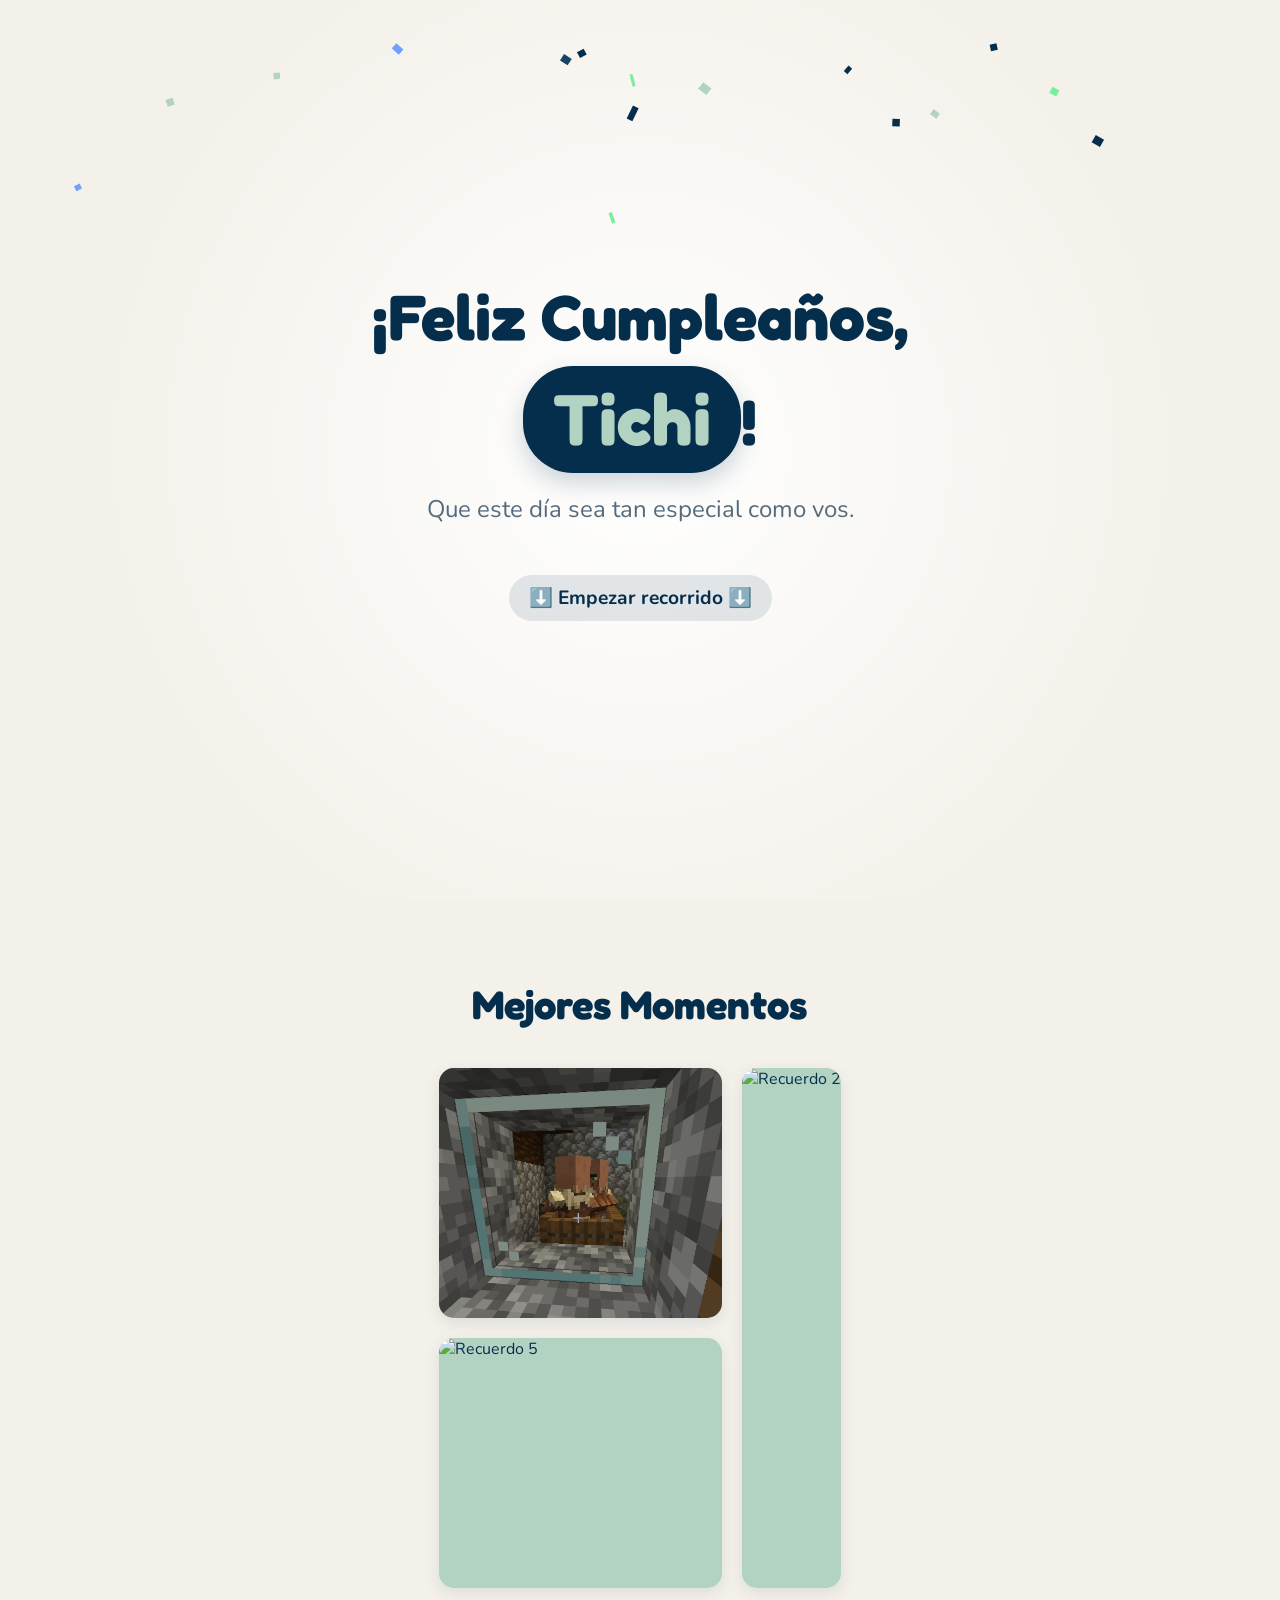
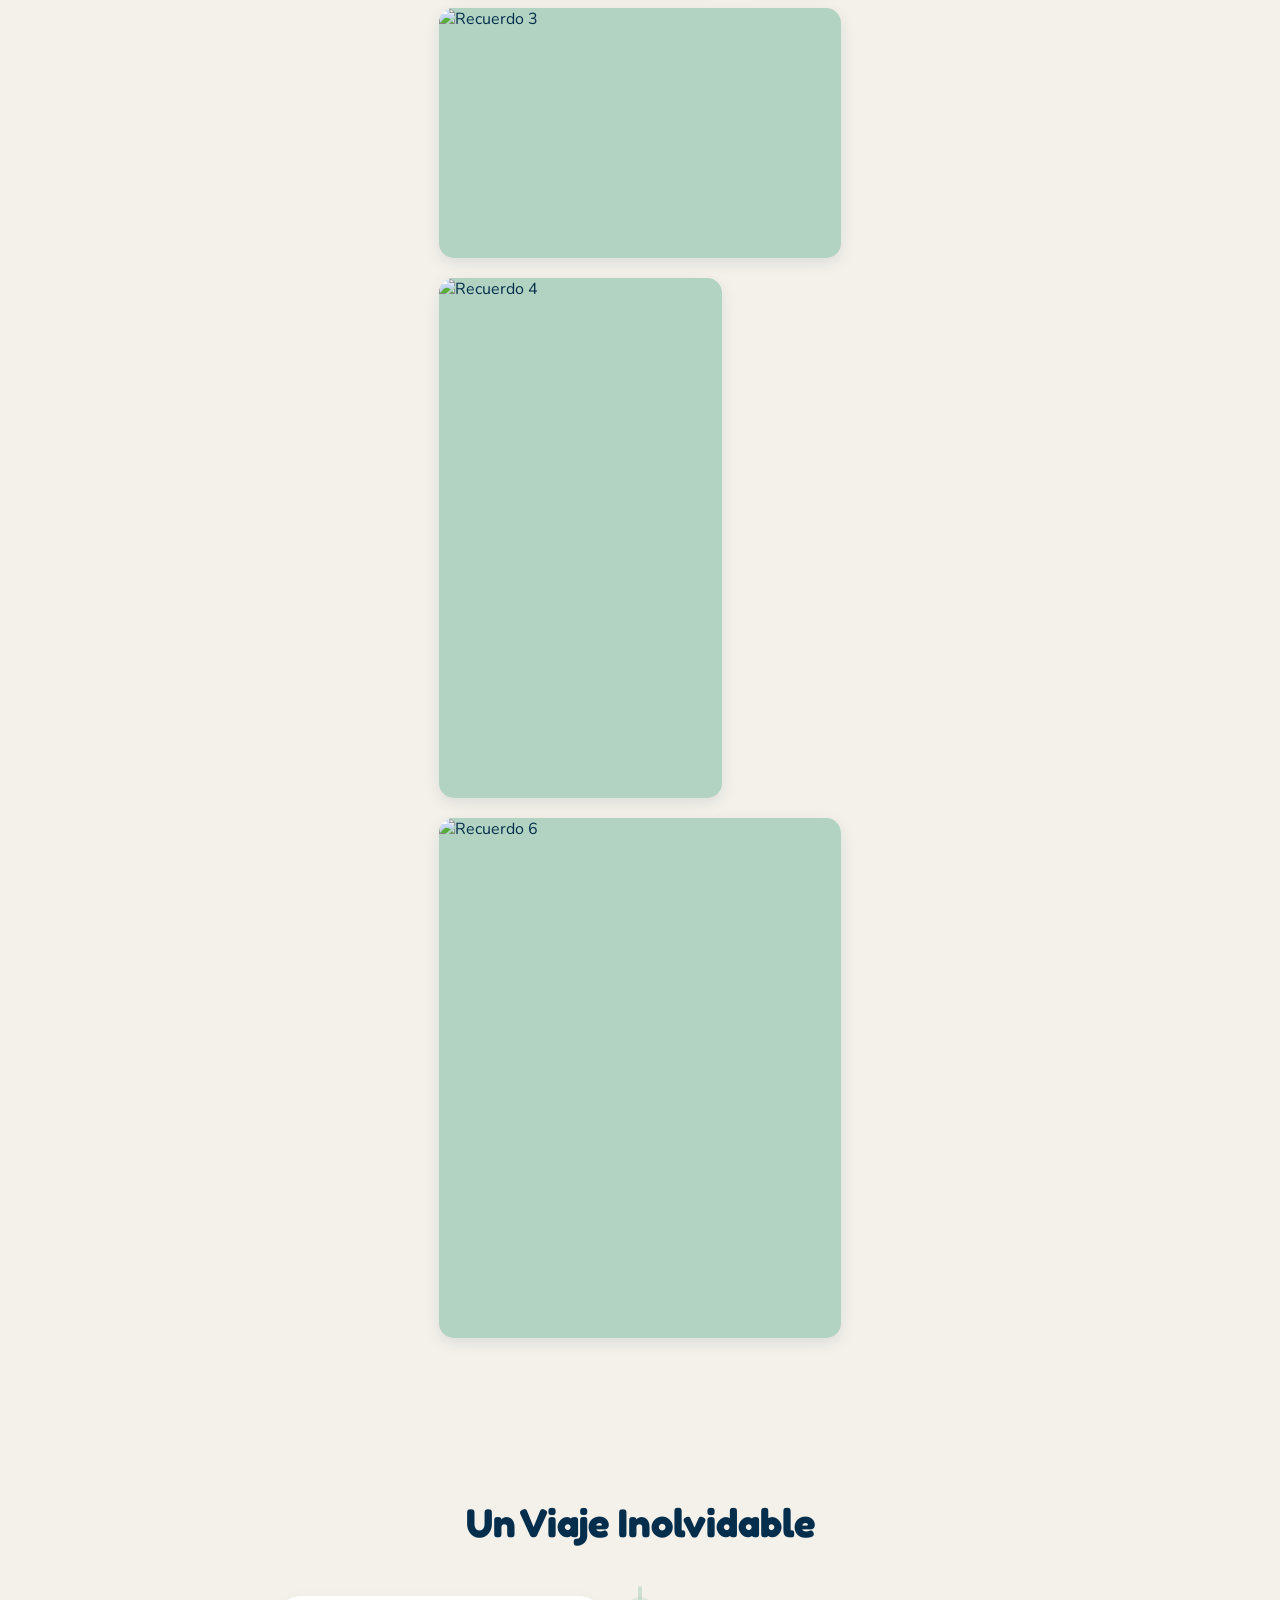
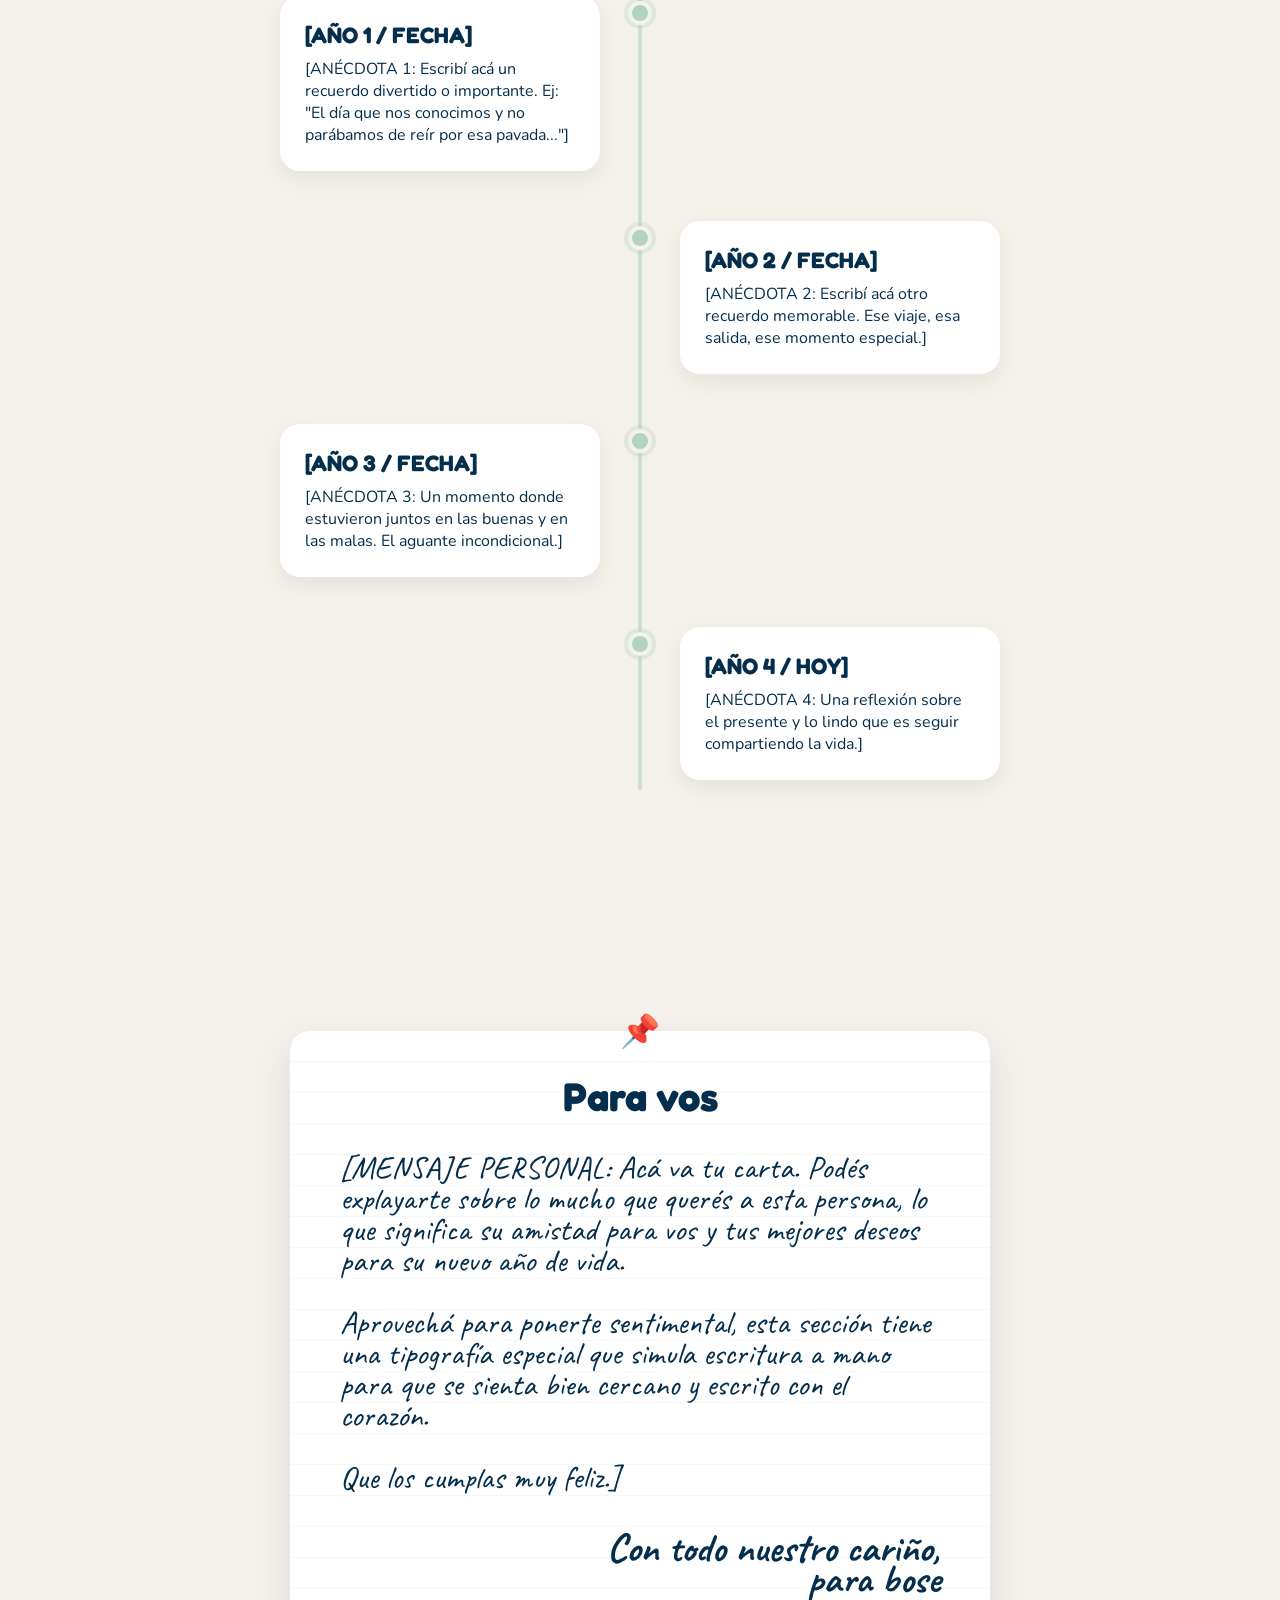
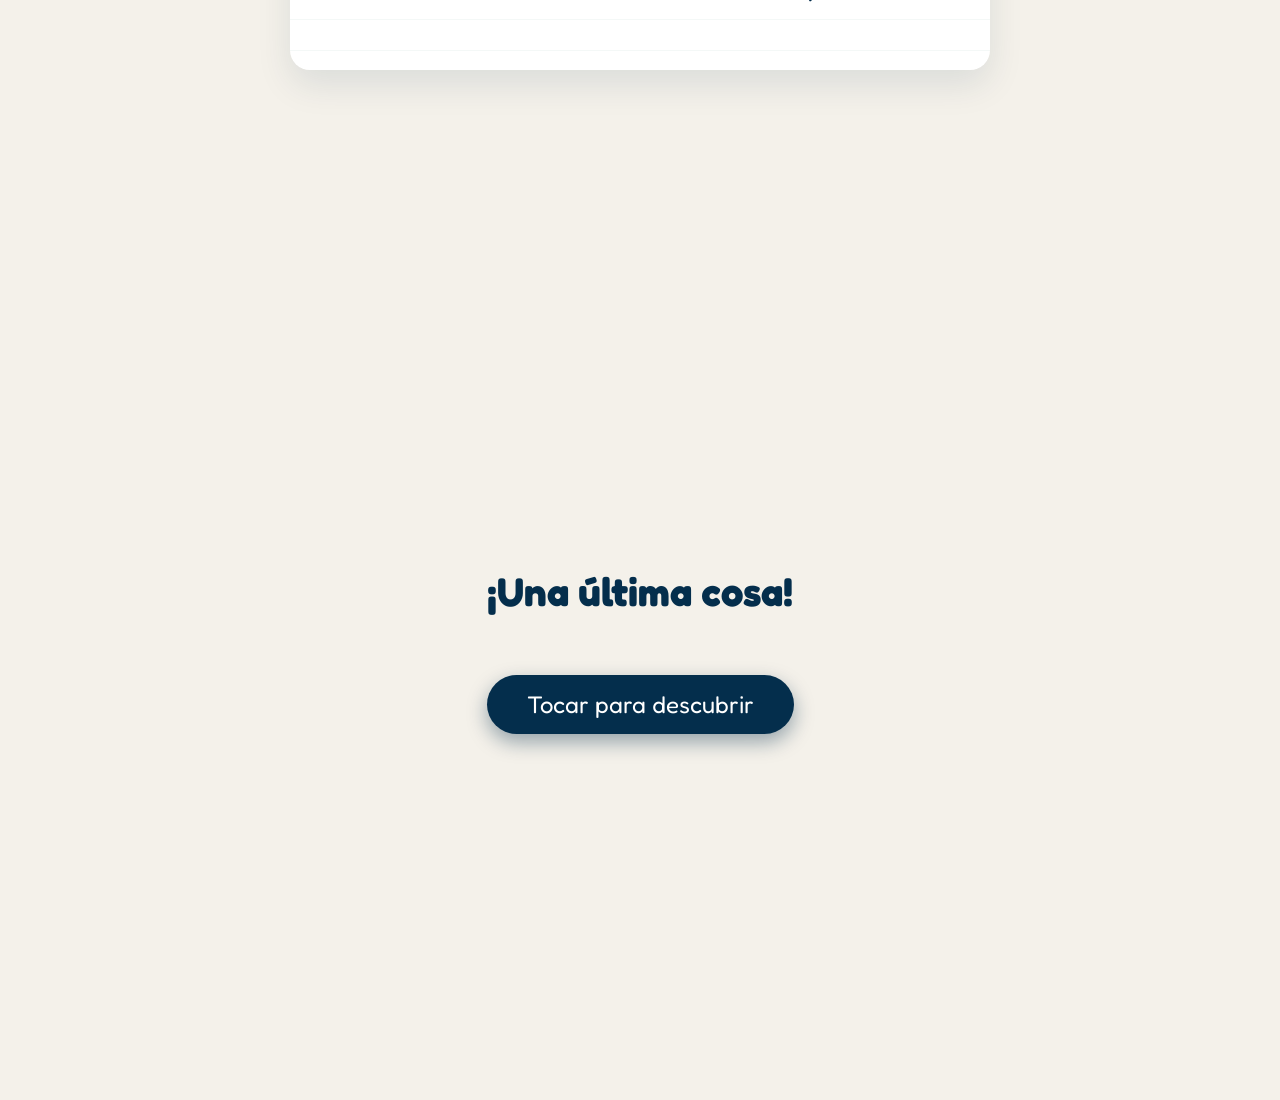
==== index.html @ 5ef95e2b "cumple tichi" ====
<!DOCTYPE html>
<html lang="es">
<head>
    <meta charset="UTF-8">
    <meta name="viewport" content="width=device-width, initial-scale=1.0">
    <title>¡Feliz Cumpleaños Tichi!</title>
    <!-- Fuentes de Google: Fredoka (títulos), Nunito (texto general), Caveat (carta personal) -->
    <link href="https://fonts.googleapis.com/css2?family=Caveat:wght@400..700&family=Fredoka:wght@400;600&family=Nunito:wght@400;700&display=swap" rel="stylesheet">
    <style>
        :root {
            --bg-color: #f4f1ea; /* Alabaster claro (el "otro" fondo) */
            --text-color: #042e4c; /* Blue Whale para cuerpo de texto */
            --primary-color: #042e4c; /* Blue Whale para elementos principales */
            --secondary-color: #b2d3c2; /* Jet Stream para acentos y resaltados */
            --accent-color: #7bed9f;
            --card-bg: #ffffff; /* Blanco para tarjetas */
        }

        * {
            margin: 0;
            padding: 0;
            box-sizing: border-box;
        }

        html {
            scroll-behavior: smooth;
        }

        body {
            font-family: 'Nunito', sans-serif;
            background-color: var(--bg-color);
            color: var(--text-color);
            overflow-x: hidden;
        }

        /* Canvas para el Confetti */
        #confetti-canvas {
            position: fixed;
            top: 0;
            left: 0;
            width: 100%;
            height: 100%;
            pointer-events: none;
            z-index: 9999;
        }

        .container {
            max-width: 1000px;
            margin: 0 auto;
            padding: 0 20px;
        }

        .section {
            min-height: 100vh;
            padding: 80px 0;
            display: flex;
            flex-direction: column;
            justify-content: center;
        }

        h1, h2, h3 {
            font-family: 'Fredoka', sans-serif;
            color: var(--primary-color);
            text-align: center;
        }

        h2 {
            font-size: 2.5rem;
            margin-bottom: 40px;
        }

        /* SECCIÓN 1: HERO / PORTADA */
        #hero {
            text-align: center;
            background: radial-gradient(circle, #ffffff 0%, var(--bg-color) 70%);
            position: relative;
        }

        #hero h1 {
            font-size: 4rem;
            line-height: 1.2;
            margin-bottom: 20px;
        }

        #hero .highlight {
            color: var(--secondary-color);
            background-color: var(--primary-color);
            padding: 10px 30px;
            border-radius: 50px; 
            font-size: 4.5rem;
            display: inline-block;
            margin-top: 10px;
            box-shadow: 0 10px 25px rgba(4, 46, 76, 0.2);
        }

        #hero .subtitle {
            font-size: 1.5rem;
            color: #556b7d;
            margin-bottom: 50px;
        }

        .scroll-down {
            display: inline-block;
            font-size: 1.2rem;
            font-weight: bold;
            color: var(--primary-color);
            text-decoration: none;
            animation: bounce 2s infinite;
            padding: 10px 20px;
            border-radius: 30px;
            background-color: rgba(4, 46, 76, 0.1);
            transition: background-color 0.3s;
        }

        .scroll-down:hover {
            background-color: rgba(4, 46, 76, 0.2);
        }

        /* SECCIÓN 2: GALERÍA DE FOTOS */
        .grid-gallery {
            display: grid;
            grid-template-columns: repeat(auto-fit, minmax(250px, 1fr));
            gap: 20px;
            grid-auto-rows: 250px;
            grid-auto-flow: dense;
        }

        .foto-placeholder {
            border-radius: 15px;
            overflow: hidden;
            box-shadow: 0 5px 15px rgba(4, 46, 76, 0.1);
            transition: transform 0.3s ease, box-shadow 0.3s ease;
            position: relative;
            background-color: var(--secondary-color); 
        }

        /* Variamos los tamaños en grid para que quede estilo mosaico/masonry falso */
        .foto-placeholder:nth-child(2n) { grid-row: span 2; }
        .foto-placeholder:nth-child(3n) { grid-column: span 2; }

        .foto-placeholder:hover {
            transform: translateY(-5px) scale(1.02);
            box-shadow: 0 12px 25px rgba(0,0,0,0.15);
            z-index: 10;
        }

        .foto-placeholder img {
            width: 100%;
            height: 100%;
            object-fit: cover;
            transition: transform 0.5s ease;
        }
        
        .foto-placeholder:hover img {
            transform: scale(1.1);
        }

        @media (max-width: 600px) {
            .foto-placeholder:nth-child(n) {
                grid-row: span 1;
                grid-column: span 1;
            }
        }

        /* SECCIÓN 3: LÍNEA DE TIEMPO / RECUERDOS */
        .timeline {
            position: relative;
            max-width: 800px;
            margin: 0 auto;
        }

        .timeline::after {
            content: '';
            position: absolute;
            width: 4px;
            background-color: rgba(178, 211, 194, 0.6); /* Jet Stream */
            top: 0;
            bottom: 0;
            left: 50%;
            margin-left: -2px;
            border-radius: 2px;
        }

        .timeline-item {
            padding: 10px 40px;
            position: relative;
            background-color: inherit;
            width: 50%;
            margin-bottom: 30px;
        }

        .timeline-item:nth-child(odd) { left: 0; }
        .timeline-item:nth-child(even) { left: 50%; }

        .timeline-dot {
            position: absolute;
            width: 24px;
            height: 24px;
            right: -12px;
            background-color: var(--secondary-color);
            border: 4px solid var(--bg-color);
            top: 15px;
            border-radius: 50%;
            z-index: 1;
            box-shadow: 0 0 0 4px rgba(178, 211, 194, 0.3);
        }

        .timeline-item:nth-child(even) .timeline-dot { left: -12px; }

        .timeline-content {
            padding: 25px;
            background-color: var(--card-bg);
            border-radius: 20px;
            box-shadow: 0 8px 20px rgba(0,0,0,0.06);
            position: relative;
            transition: transform 0.3s ease;
        }
        
        .timeline-content:hover {
            transform: translateY(-5px);
        }

        .timeline-content h3 {
            text-align: left;
            font-size: 1.4rem;
            margin-bottom: 10px;
            color: var(--primary-color);
        }

        @media screen and (max-width: 768px) {
            .timeline::after { left: 31px; }
            .timeline-item {
                width: 100%;
                padding-left: 70px;
                padding-right: 15px;
            }
            .timeline-item:nth-child(even) { left: 0%; }
            .timeline-dot { left: 19px !important; }
        }

        /* SECCIÓN 4: CARTA PERSONAL */
        .carta-container {
            display: flex;
            justify-content: center;
        }
        .carta {
            background: #fff;
            padding: 50px;
            border-radius: 20px;
            box-shadow: 0 15px 35px rgba(4, 46, 76, 0.1);
            /* Estilo tipo papel rayado o textura suave */
            background-image: repeating-linear-gradient(white, white 30px, #f4f8f7 30px, #f4f8f7 31px);
            line-height: 31px;
            max-width: 700px;
            width: 100%;
            position: relative;
        }
        
        /* Cita o pin decorativo en la carta */
        .carta::before {
            content: '📌';
            position: absolute;
            top: -15px;
            left: 50%;
            transform: translateX(-50%);
            font-size: 2rem;
        }

        .texto-carta, .firma {
            font-family: 'Caveat', cursive;
            font-size: 2rem;
            color: var(--primary-color);
            margin-bottom: 25px;
        }

        .firma {
            text-align: right;
            font-size: 2.5rem;
            font-weight: bold;
            margin-top: 40px;
        }

        @media (max-width: 600px) {
            .carta { padding: 40px 20px 20px; }
            .texto-carta { font-size: 1.6rem; line-height: 28px; }
            .carta { background-image: repeating-linear-gradient(white, white 28px, #f4f8f7 28px, #f4f8f7 29px); }
        }

        /* SECCIÓN 5: CIERRE Y SORPRESA */
        .text-center { text-align: center; }

        .btn {
            background-color: var(--primary-color);
            color: white;
            font-family: 'Fredoka', sans-serif;
            font-size: 1.5rem;
            padding: 15px 40px;
            border: none;
            border-radius: 50px;
            cursor: pointer;
            box-shadow: 0 8px 20px rgba(4, 46, 76, 0.4);
            transition: transform 0.2s, background-color 0.2s, box-shadow 0.2s;
            margin-top: 20px;
        }

        .btn:hover {
            transform: scale(1.05) translateY(-2px);
            background-color: #032238;
            box-shadow: 0 12px 25px rgba(4, 46, 76, 0.5);
        }

        #mensaje-sorpresa {
            margin-top: 40px;
            font-size: 2rem;
            font-family: 'Fredoka', sans-serif;
            color: var(--primary-color);
        }

        #mensaje-sorpresa .contador {
            font-size: 4rem;
            color: var(--secondary-color); /* Jet stream */
            background-color: var(--primary-color);
            padding: 0 20px;
            border-radius: 15px;
            display: inline-block;
            margin: 0 10px;
            box-shadow: 0 8px 15px rgba(4, 46, 76, 0.2);
        }

        .small-text {
            font-size: 1.2rem;
            color: #556b7d;
            margin-top: 15px;
            font-family: 'Nunito', sans-serif;
        }

        .hidden { display: none; opacity: 0; }
        
        .visible {
            display: block;
            animation: fadeIn 1s forwards;
        }

        /* ANIMACIONES UTILIDADES */
        .fade-in-up {
            opacity: 0;
            animation: fadeInUp 1s ease-out forwards;
        }
        .delay-1 { animation-delay: 0.3s; }
        .delay-2 { animation-delay: 0.6s; }
        .delay-3 { animation-delay: 0.9s; }

        @keyframes fadeInUp {
            from { opacity: 0; transform: translateY(30px); }
            to { opacity: 1; transform: translateY(0); }
        }

        @keyframes fadeIn {
            from { opacity: 0; }
            to { opacity: 1; }
        }

        @keyframes bounce {
            0%, 20%, 50%, 80%, 100% { transform: translateY(0); }
            40% { transform: translateY(-15px); }
            60% { transform: translateY(-7px); }
        }

        /* Scroll Reveal - Intersection Observer */
        .reveal {
            opacity: 0;
            transform: translateY(60px);
            transition: all 0.8s cubic-bezier(0.5, 0, 0, 1);
        }

        .reveal.active {
            opacity: 1;
            transform: translateY(0);
        }
    </style>
</head>
<body>
    <!-- Lona para el efecto de confetti -->
    <canvas id="confetti-canvas"></canvas>

    <!-- 1. PORTADA -->
    <header id="hero" class="section">
        <div class="container">
            <h1 class="fade-in-up delay-1">¡Feliz Cumpleaños,<br>
                <!-- REEMPLAZAR NOMBRE AQUÍ -->
                <span class="highlight">Tichi</span>!
            </h1>
            <!-- REEMPLAZAR SUBTÍTULO AQUÍ -->
            <p class="subtitle fade-in-up delay-2">Que este día sea tan especial como vos.</p>
            
            <div class="fade-in-up delay-3" style="margin-top: 2rem;">
                <a href="#galeria" class="scroll-down">⬇️ Empezar recorrido ⬇️</a>
            </div>
        </div>
    </header>

    <!-- 2. GALERÍA DE FOTOS -->
    <section id="galeria" class="section reveal">
        <div class="container">
            <h2>Mejores Momentos</h2>
            <div class="grid-gallery">
                <!-- INSTRUCCIONES PARA FOTOS: 
                     Reemplazá el enlace 'src="..."' por la ruta de tus fotos. 
                     Podés usar fotos locales ej: src="fotos/mi-foto.jpg" o enlaces de internet. -->
                
                <!-- FOTO 1: [Descripción breve, ej: Viaje a la playa] -->
                <div class="foto-placeholder">
                    <img src="alv.png" alt="Recuerdo 1">
                </div>
                
                <!-- FOTO 2: [Descripción breve] -->
                <div class="foto-placeholder">
                    <img src="https://images.unsplash.com/photo-1527529482837-4698179dc6ce?ixlib=rb-4.0.3&auto=format&fit=crop&w=600&q=80" alt="Recuerdo 2">
                </div>
                
                <!-- FOTO 3: [Descripción breve] -->
                <div class="foto-placeholder">
                    <img src="https://images.unsplash.com/photo-1511895426328-dc8714191300?ixlib=rb-4.0.3&auto=format&fit=crop&w=600&q=80" alt="Recuerdo 3">
                </div>
                
                <!-- FOTO 4: [Descripción breve] -->
                <div class="foto-placeholder">
                    <img src="https://images.unsplash.com/photo-1478147427282-58a87a120781?ixlib=rb-4.0.3&auto=format&fit=crop&w=600&q=80" alt="Recuerdo 4">
                </div>
                
                <!-- FOTO 5: [Descripción breve] -->
                <div class="foto-placeholder">
                    <img src="https://images.unsplash.com/photo-1543807535-eceef0bc6599?ixlib=rb-4.0.3&auto=format&fit=crop&w=600&q=80" alt="Recuerdo 5">
                </div>
                
                <!-- FOTO 6: [Descripción breve] -->
                <div class="foto-placeholder">
                    <img src="https://images.unsplash.com/photo-1522228115018-d838bcce5c3a?ixlib=rb-4.0.3&auto=format&fit=crop&w=600&q=80" alt="Recuerdo 6">
                </div>
            </div>
        </div>
    </section>

    <!-- 3. LÍNEA DE TIEMPO / RECUERDOS -->
    <section id="timeline" class="section reveal">
        <div class="container">
            <h2>Un Viaje Inolvidable</h2>
            <div class="timeline">
                
                <!-- ANÉCDOTA 1 -->
                <div class="timeline-item">
                    <div class="timeline-dot"></div>
                    <div class="timeline-content">
                        <!-- REEMPLAZAR FECHA Y TEXTO -->
                        <h3>[AÑO 1 / FECHA]</h3>
                        <p>[ANÉCDOTA 1: Escribí acá un recuerdo divertido o importante. Ej: "El día que nos conocimos y no parábamos de reír por esa pavada..."]</p>
                    </div>
                </div>
                
                <!-- ANÉCDOTA 2 -->
                <div class="timeline-item">
                    <div class="timeline-dot"></div>
                    <div class="timeline-content">
                        <!-- REEMPLAZAR FECHA Y TEXTO -->
                        <h3>[AÑO 2 / FECHA]</h3>
                        <p>[ANÉCDOTA 2: Escribí acá otro recuerdo memorable. Ese viaje, esa salida, ese momento especial.]</p>
                    </div>
                </div>
                
                <!-- ANÉCDOTA 3 -->
                <div class="timeline-item">
                    <div class="timeline-dot"></div>
                    <div class="timeline-content">
                        <!-- REEMPLAZAR FECHA Y TEXTO -->
                        <h3>[AÑO 3 / FECHA]</h3>
                        <p>[ANÉCDOTA 3: Un momento donde estuvieron juntos en las buenas y en las malas. El aguante incondicional.]</p>
                    </div>
                </div>
                
                <!-- ANÉCDOTA 4 -->
                <div class="timeline-item">
                    <div class="timeline-dot"></div>
                    <div class="timeline-content">
                        <!-- REEMPLAZAR FECHA Y TEXTO -->
                        <h3>[AÑO 4 / HOY]</h3>
                        <p>[ANÉCDOTA 4: Una reflexión sobre el presente y lo lindo que es seguir compartiendo la vida.]</p>
                    </div>
                </div>

            </div>
        </div>
    </section>

    <!-- 4. MENSAJE PERSONAL -->
    <section id="mensaje" class="section reveal">
        <div class="container carta-container">
            <div class="carta">
                <h2>Para vos</h2>
                <p class="texto-carta">
                    <!-- REEMPLAZAR TEXTO DE LA CARTA -->
                    [MENSAJE PERSONAL: Acá va tu carta. Podés explayarte sobre lo mucho que querés a esta persona, lo que significa su amistad para vos y tus mejores deseos para su nuevo año de vida.<br><br>
                    Aprovechá para ponerte sentimental, esta sección tiene una tipografía especial que simula escritura a mano para que se sienta bien cercano y escrito con el corazón.<br><br>
                    Que los cumplas muy feliz.]
                </p>
                <!-- REEMPLAZAR FIRMA -->
                <p class="firma">Con todo nuestro cariño,<br>para bose</p>
            </div>
        </div>
    </section>

    <!-- 5. CIERRE LÚDICO -->
    <section id="cierre" class="section reveal">
        <div class="container text-center">
            <h2>¡Una última cosa!</h2>
            <button id="btn-sorpresa" class="btn">Tocar para descubrir</button>
            
            <div id="mensaje-sorpresa" class="hidden">
                <p>¡TROLEADO PUTO!</p>
                <p class="small-text">(te la re comes)</p>
            </div>
        </div>
    </section>

    <!-- SCRIPTS MÁGICOS -->
    <script>
        // --- 1. CONFIGURACIÓN DEL CONTADOR SORPRESA ---
        // REEMPLAZAR ESTE NÚMERO POR LOS DÍAS ESTIMADOS DE AMISTAD (o cualquier número que signifique algo)
        const DIAS_DE_AMISTAD = 1500; 

        // --- 2. LÓGICA DE REVELACIÓN AL HACER SCROLL (Intersection Observer) ---
        const revealElements = document.querySelectorAll('.reveal');
        
        const revealObserver = new IntersectionObserver((entries, observer) => {
            entries.forEach(entry => {
                if (entry.isIntersecting) {
                    entry.target.classList.add('active');
                    observer.unobserve(entry.target); // Solo animar la primera vez
                }
            });
        }, {
            root: null,
            threshold: 0.15, // Se activa cuando el 15% del elemento es visible
            rootMargin: "0px 0px -50px 0px"
        });

        revealElements.forEach(el => revealObserver.observe(el));

        // --- 3. BOTÓN SORPRESA Y CONTADOR ANIMADO ---
        const btnSorpresa = document.getElementById('btn-sorpresa');
        const mensajeSorpresa = document.getElementById('mensaje-sorpresa');
        const contadorEl = document.getElementById('contador');

        btnSorpresa.addEventListener('click', () => {
            btnSorpresa.style.display = 'none';
            mensajeSorpresa.classList.remove('hidden');
            mensajeSorpresa.classList.add('visible');

            // Animar el contador numérico
            let currentCount = 0;
            const duration = 2000; // Duración de la animación en ms
            const frames = 60; // fps aproximados
            const step = DIAS_DE_AMISTAD / (duration / (1000 / frames)); 

            const counterInterval = setInterval(() => {
                currentCount += step;
                if (currentCount >= DIAS_DE_AMISTAD) {
                    contadorEl.innerText = DIAS_DE_AMISTAD;
                    clearInterval(counterInterval);
                    
                    // Lluvia de confetti extra al terminar!
                    tossExtraConfetti();
                } else {
                    contadorEl.innerText = Math.floor(currentCount);
                }
            }, 1000 / frames);
        });


        // --- 4. SISTEMA DE CONFETTI (Vanilla JS Canvas) ---
        const canvas = document.getElementById('confetti-canvas');
        const ctx = canvas.getContext('2d');
        canvas.width = window.innerWidth;
        canvas.height = window.innerHeight;

        let particles = [];
        // Paleta de colores del confetti (hace match con el diseño)
        const colors = ['#042e4c', '#b2d3c2', '#7bed9f', '#70a1ff', '#1a4365'];

        class Particle {
            constructor(x, y, extraSpeed = false) {
                this.x = x;
                this.y = y;
                this.r = Math.random() * 6 + 3; // Tamaño
                this.dx = Math.random() * 4 - 2; // Velocidad X
                this.dy = Math.random() * 4 + 2 + (extraSpeed ? 3 : 0); // Velocidad Y
                this.color = colors[Math.floor(Math.random() * colors.length)];
                this.tilt = Math.random() * 10;
                this.tiltAngle = 0;
                this.tiltAngleInc = (Math.random() * 0.07) + 0.05;
            }
            draw() {
                ctx.beginPath();
                ctx.lineWidth = this.r;
                ctx.strokeStyle = this.color;
                ctx.moveTo(this.x + this.tilt + this.r, this.y);
                ctx.lineTo(this.x + this.tilt, this.y + this.tilt + this.r);
                ctx.stroke();
            }
            update() {
                this.tiltAngle += this.tiltAngleInc;
                this.y += this.dy;
                this.x += Math.sin(this.tiltAngle) * 2;
                this.tilt = Math.sin(this.tiltAngle) * 15;
                
                // Reiniciar si cae fuera de pantalla
                if (this.y > canvas.height) {
                    this.x = Math.random() * canvas.width;
                    this.y = -20;
                }
                this.draw();
            }
        }

        // Crear partículas iniciales
        function initConfetti(count = 100) {
            for (let i = 0; i < count; i++) {
                particles.push(new Particle(
                    Math.random() * canvas.width, 
                    Math.random() * canvas.height - canvas.height
                ));
            }
        }

        // Bucle de animación
        function animateConfetti() {
            requestAnimationFrame(animateConfetti);
            ctx.clearRect(0, 0, canvas.width, canvas.height);
            particles.forEach(p => p.update());
        }

        // Lanzar extra confetti (se usa en el botón sorpresa)
        function tossExtraConfetti() {
            for(let i = 0; i < 80; i++) {
                particles.push(new Particle(
                    Math.random() * canvas.width, 
                    -50, 
                    true // extra speed
                ));
            }
        }

        // Iniciar
        initConfetti(70); // Confetti base moderado
        animateConfetti();

        // Ajustar canvas al redimensionar la ventana
        window.addEventListener('resize', () => {
            canvas.width = window.innerWidth;
            canvas.height = window.innerHeight;
        });
    </script>
</body>
</html>
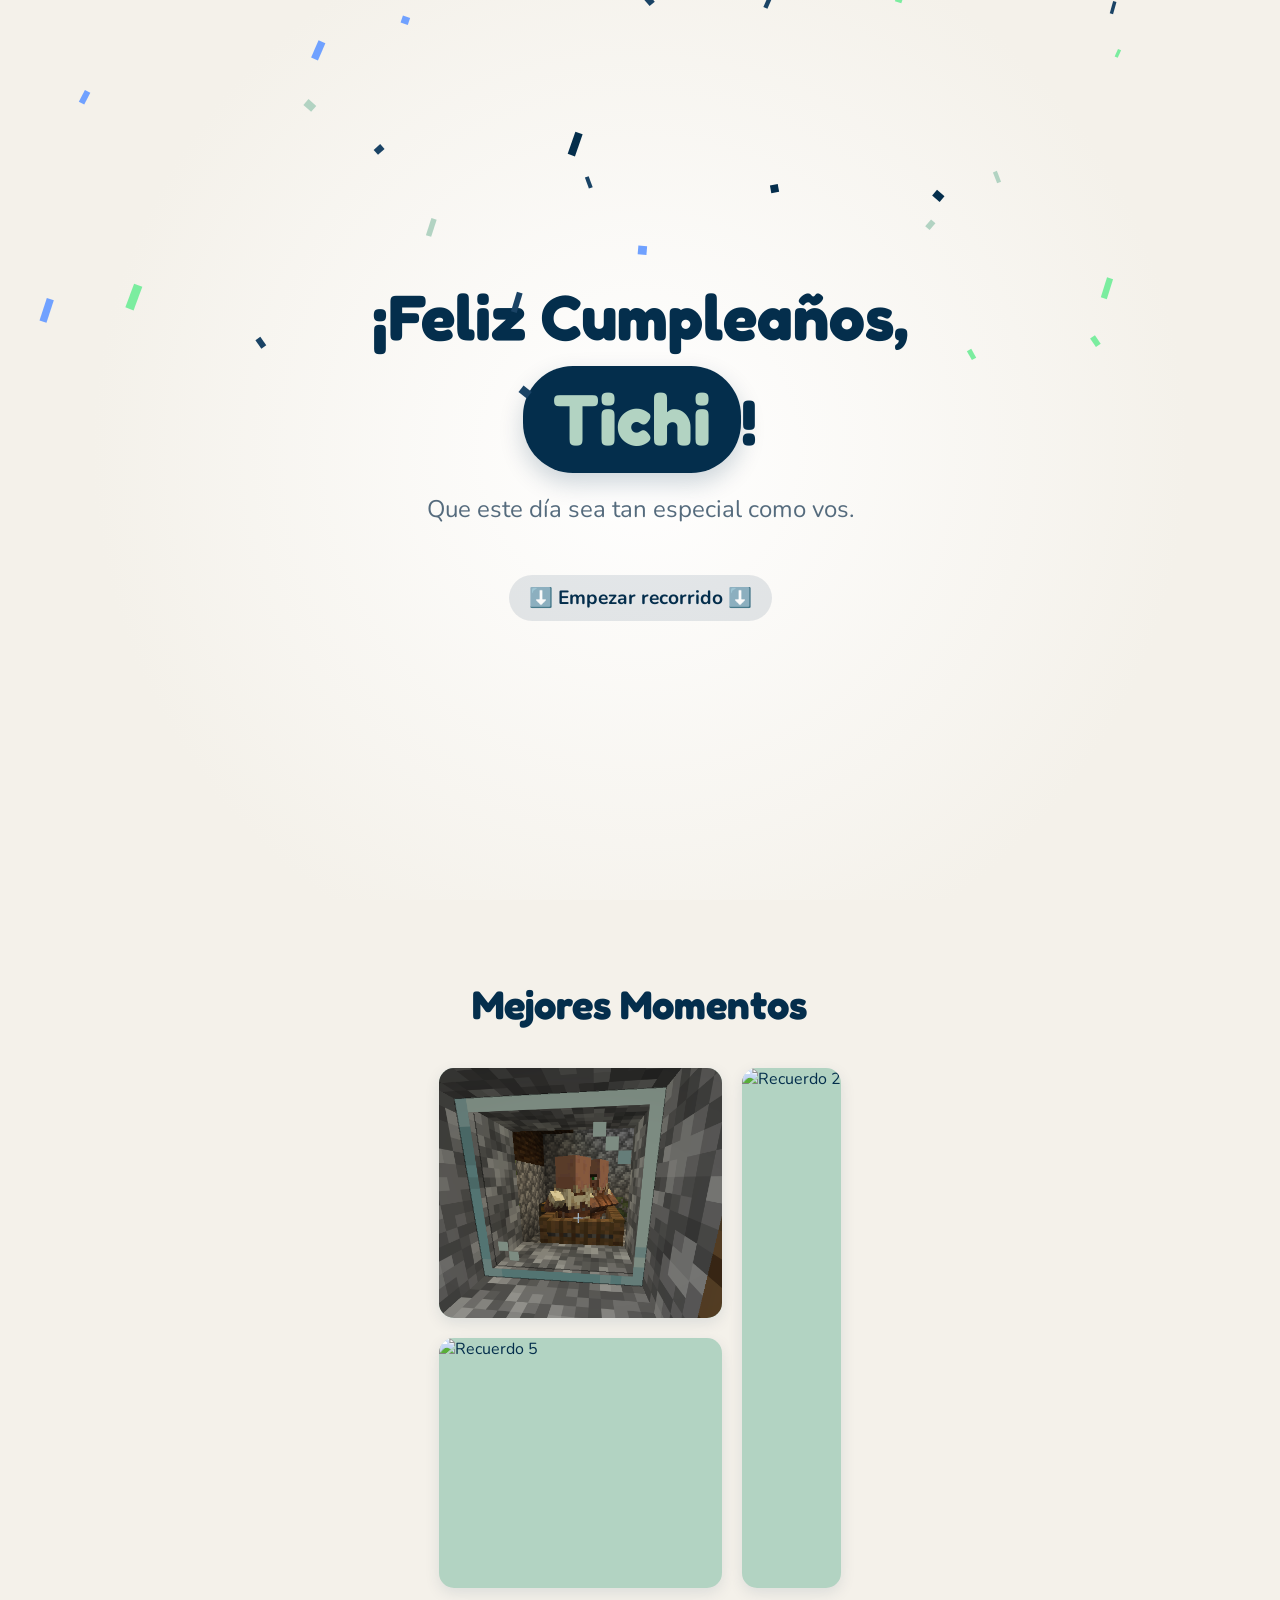
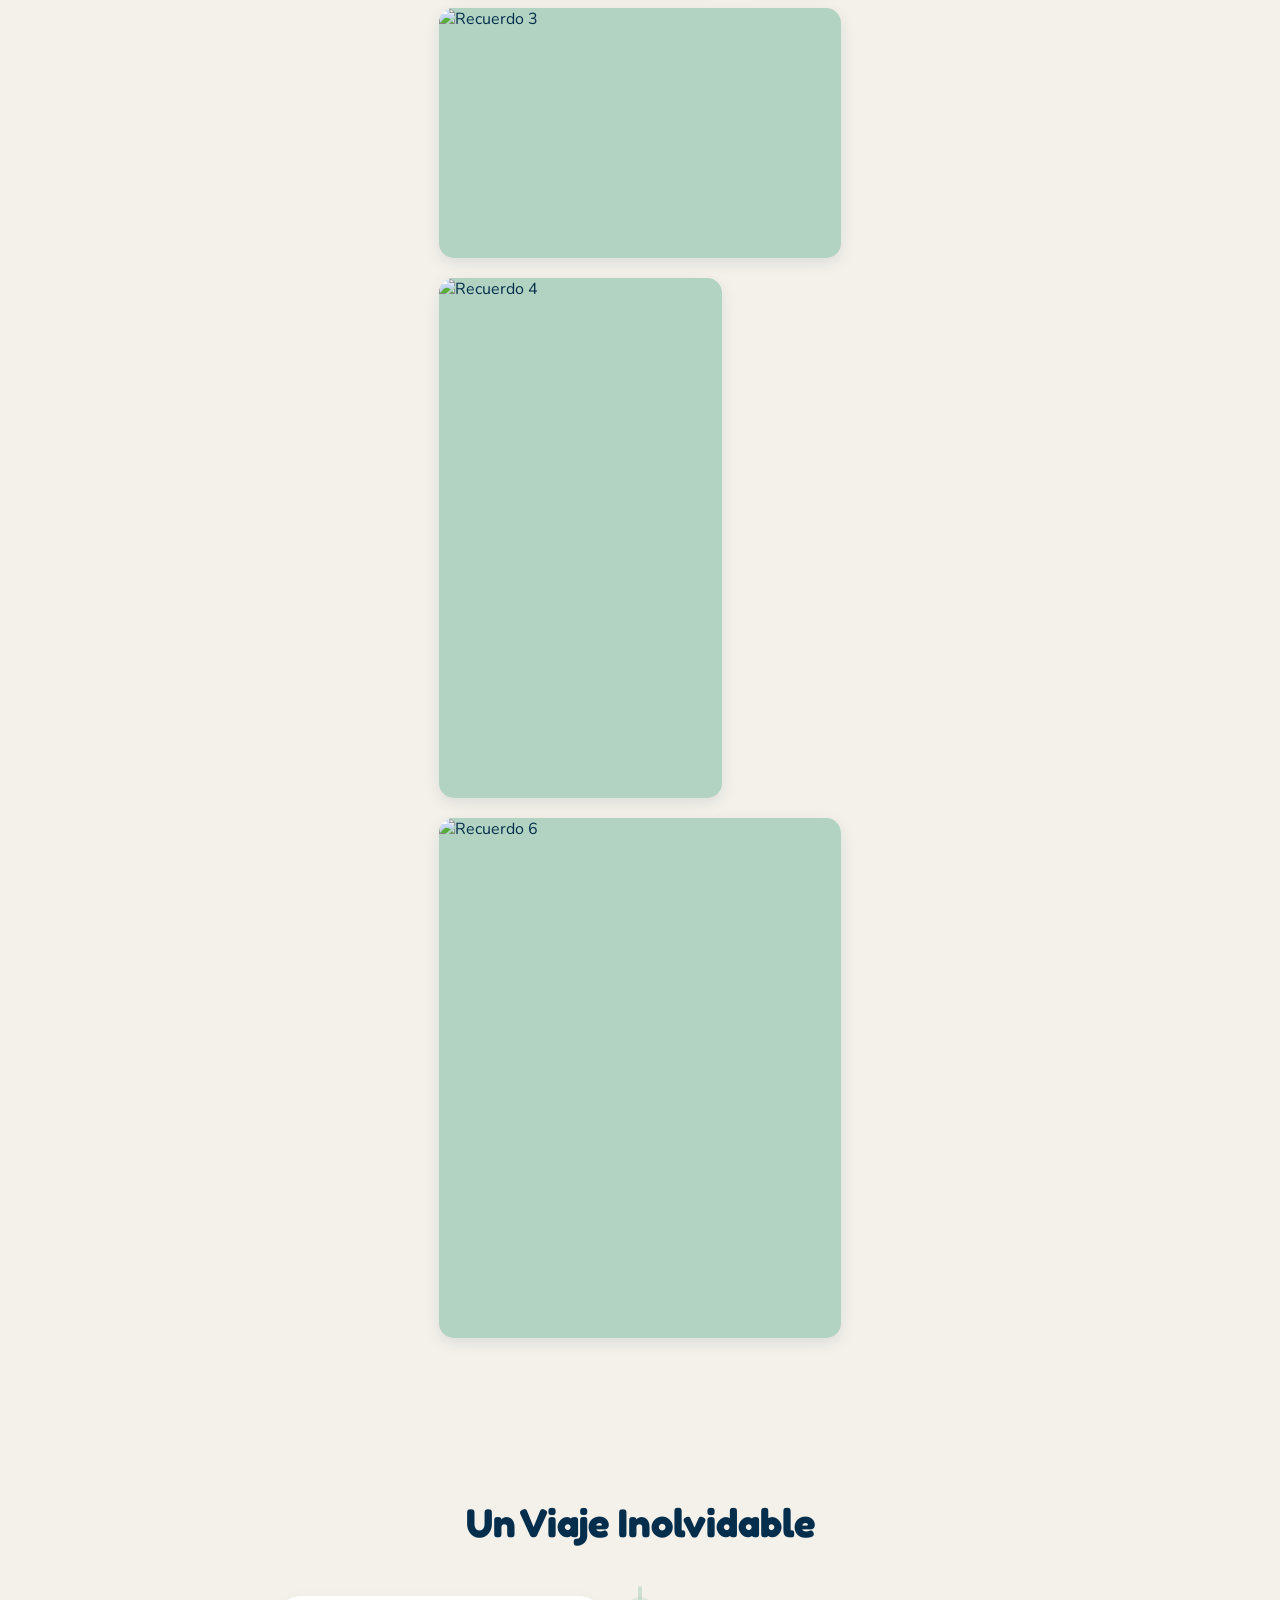
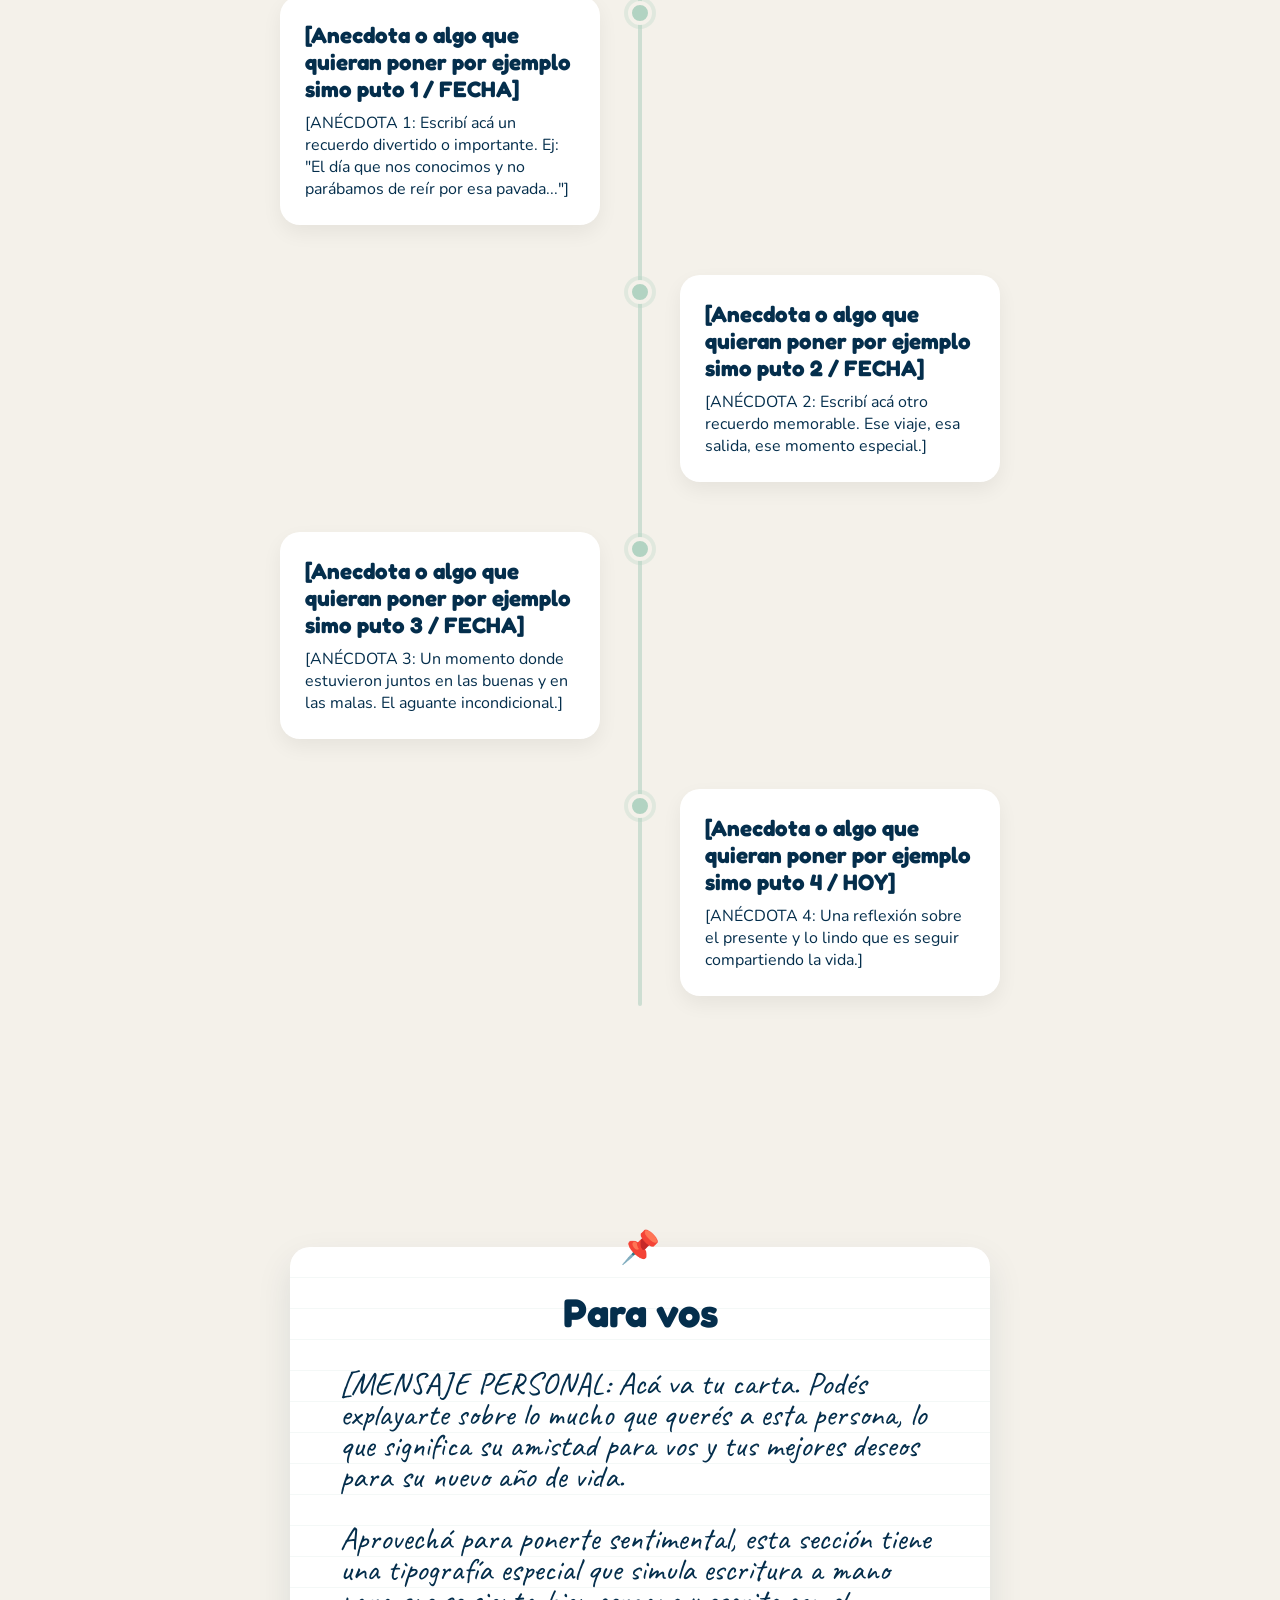
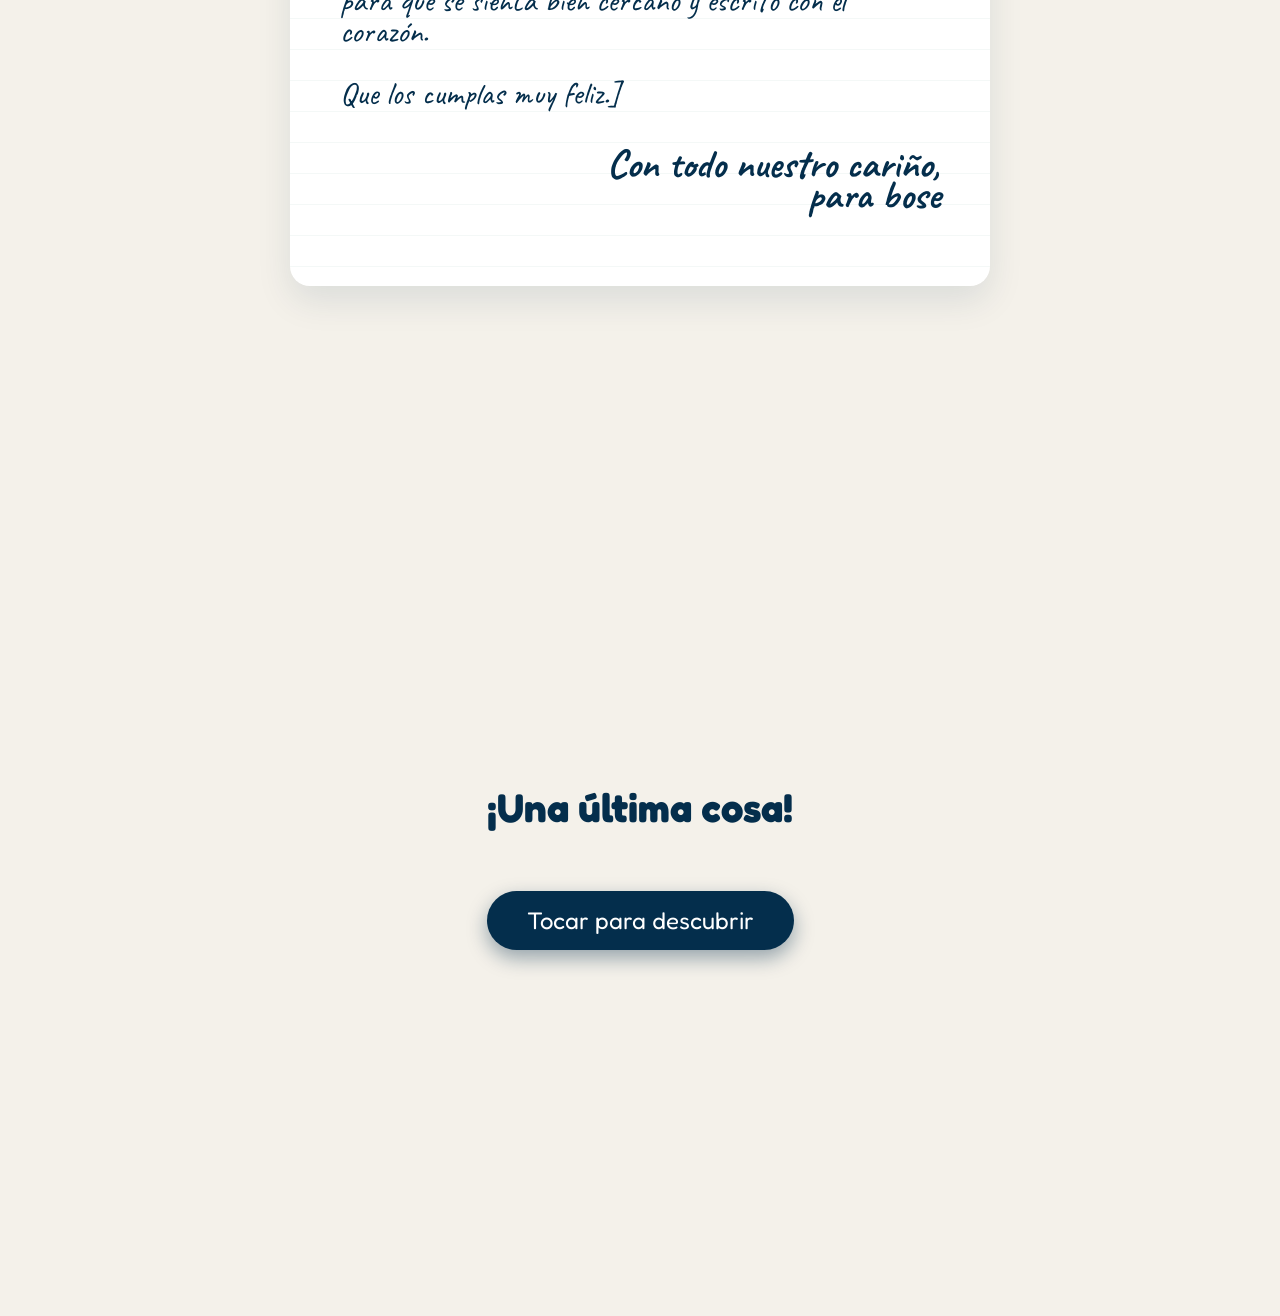
==== commit cf7e35a0: "mejoras" ====
--- a/index.html
+++ b/index.html
@@ -452,7 +452,7 @@
                     <div class="timeline-dot"></div>
                     <div class="timeline-content">
                         <!-- REEMPLAZAR FECHA Y TEXTO -->
-                        <h3>[AÑO 1 / FECHA]</h3>
+                        <h3>[Anecdota o algo que quieran poner por ejemplo simo puto 1 / FECHA]</h3>
                         <p>[ANÉCDOTA 1: Escribí acá un recuerdo divertido o importante. Ej: "El día que nos conocimos y no parábamos de reír por esa pavada..."]</p>
                     </div>
                 </div>
@@ -462,7 +462,7 @@
                     <div class="timeline-dot"></div>
                     <div class="timeline-content">
                         <!-- REEMPLAZAR FECHA Y TEXTO -->
-                        <h3>[AÑO 2 / FECHA]</h3>
+                        <h3>[Anecdota o algo que quieran poner por ejemplo simo puto 2 / FECHA]</h3>
                         <p>[ANÉCDOTA 2: Escribí acá otro recuerdo memorable. Ese viaje, esa salida, ese momento especial.]</p>
                     </div>
                 </div>
@@ -472,7 +472,7 @@
                     <div class="timeline-dot"></div>
                     <div class="timeline-content">
                         <!-- REEMPLAZAR FECHA Y TEXTO -->
-                        <h3>[AÑO 3 / FECHA]</h3>
+                        <h3>[Anecdota o algo que quieran poner por ejemplo simo puto 3 / FECHA]</h3>
                         <p>[ANÉCDOTA 3: Un momento donde estuvieron juntos en las buenas y en las malas. El aguante incondicional.]</p>
                     </div>
                 </div>
@@ -482,7 +482,7 @@
                     <div class="timeline-dot"></div>
                     <div class="timeline-content">
                         <!-- REEMPLAZAR FECHA Y TEXTO -->
-                        <h3>[AÑO 4 / HOY]</h3>
+                        <h3>[Anecdota o algo que quieran poner por ejemplo simo puto 4 / HOY]</h3>
                         <p>[ANÉCDOTA 4: Una reflexión sobre el presente y lo lindo que es seguir compartiendo la vida.]</p>
                     </div>
                 </div>
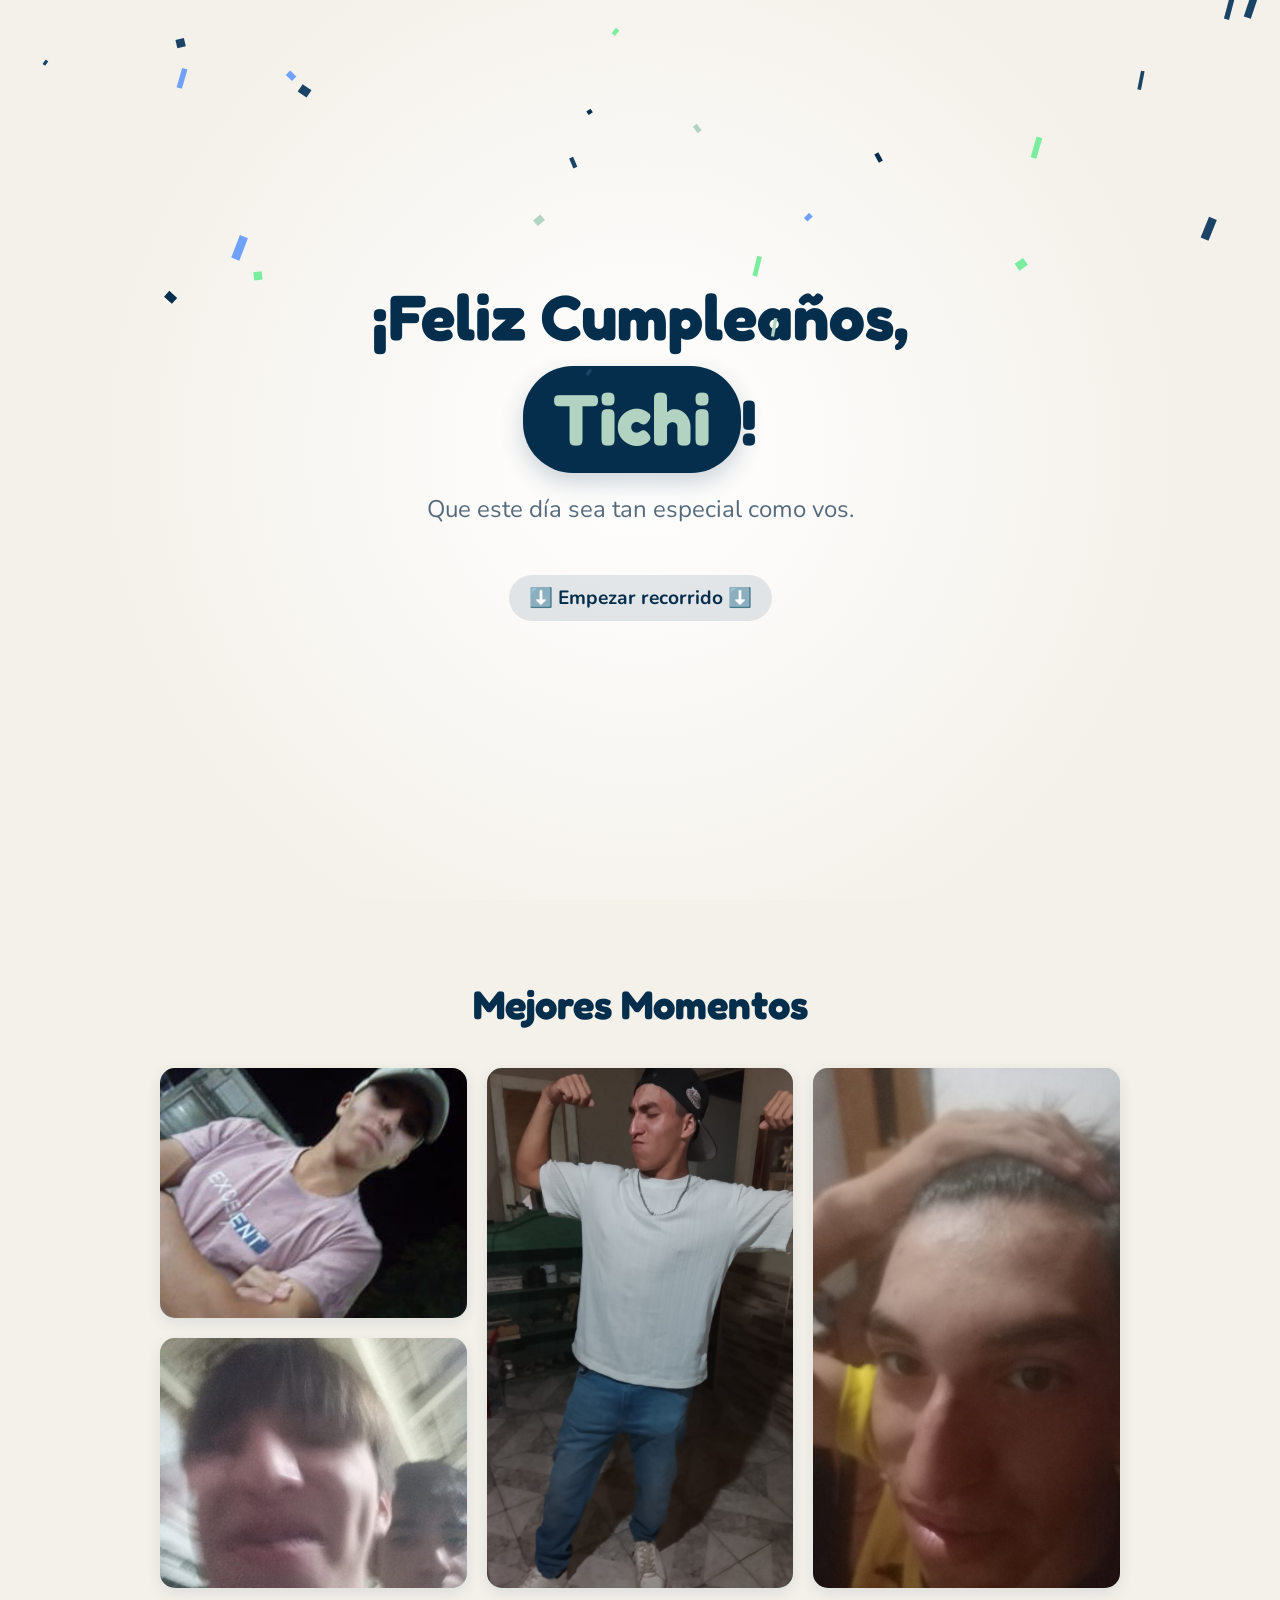
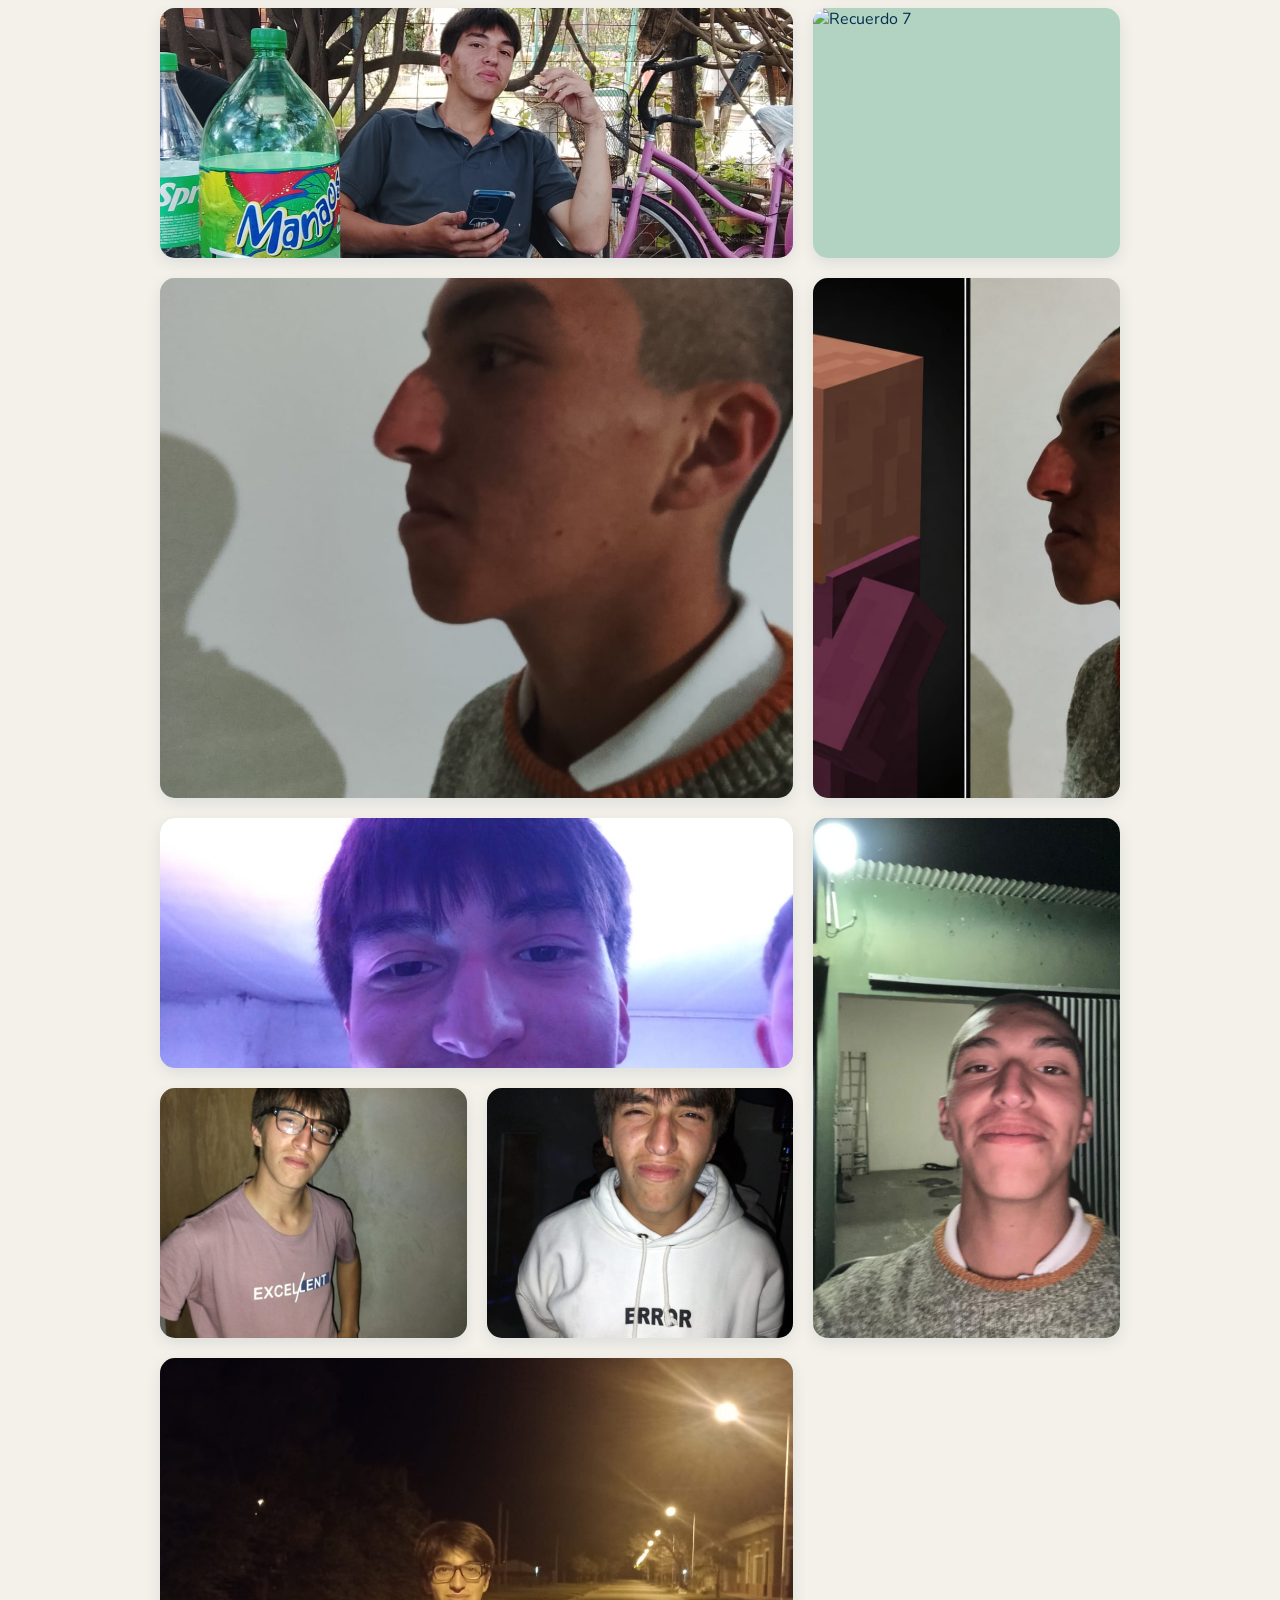
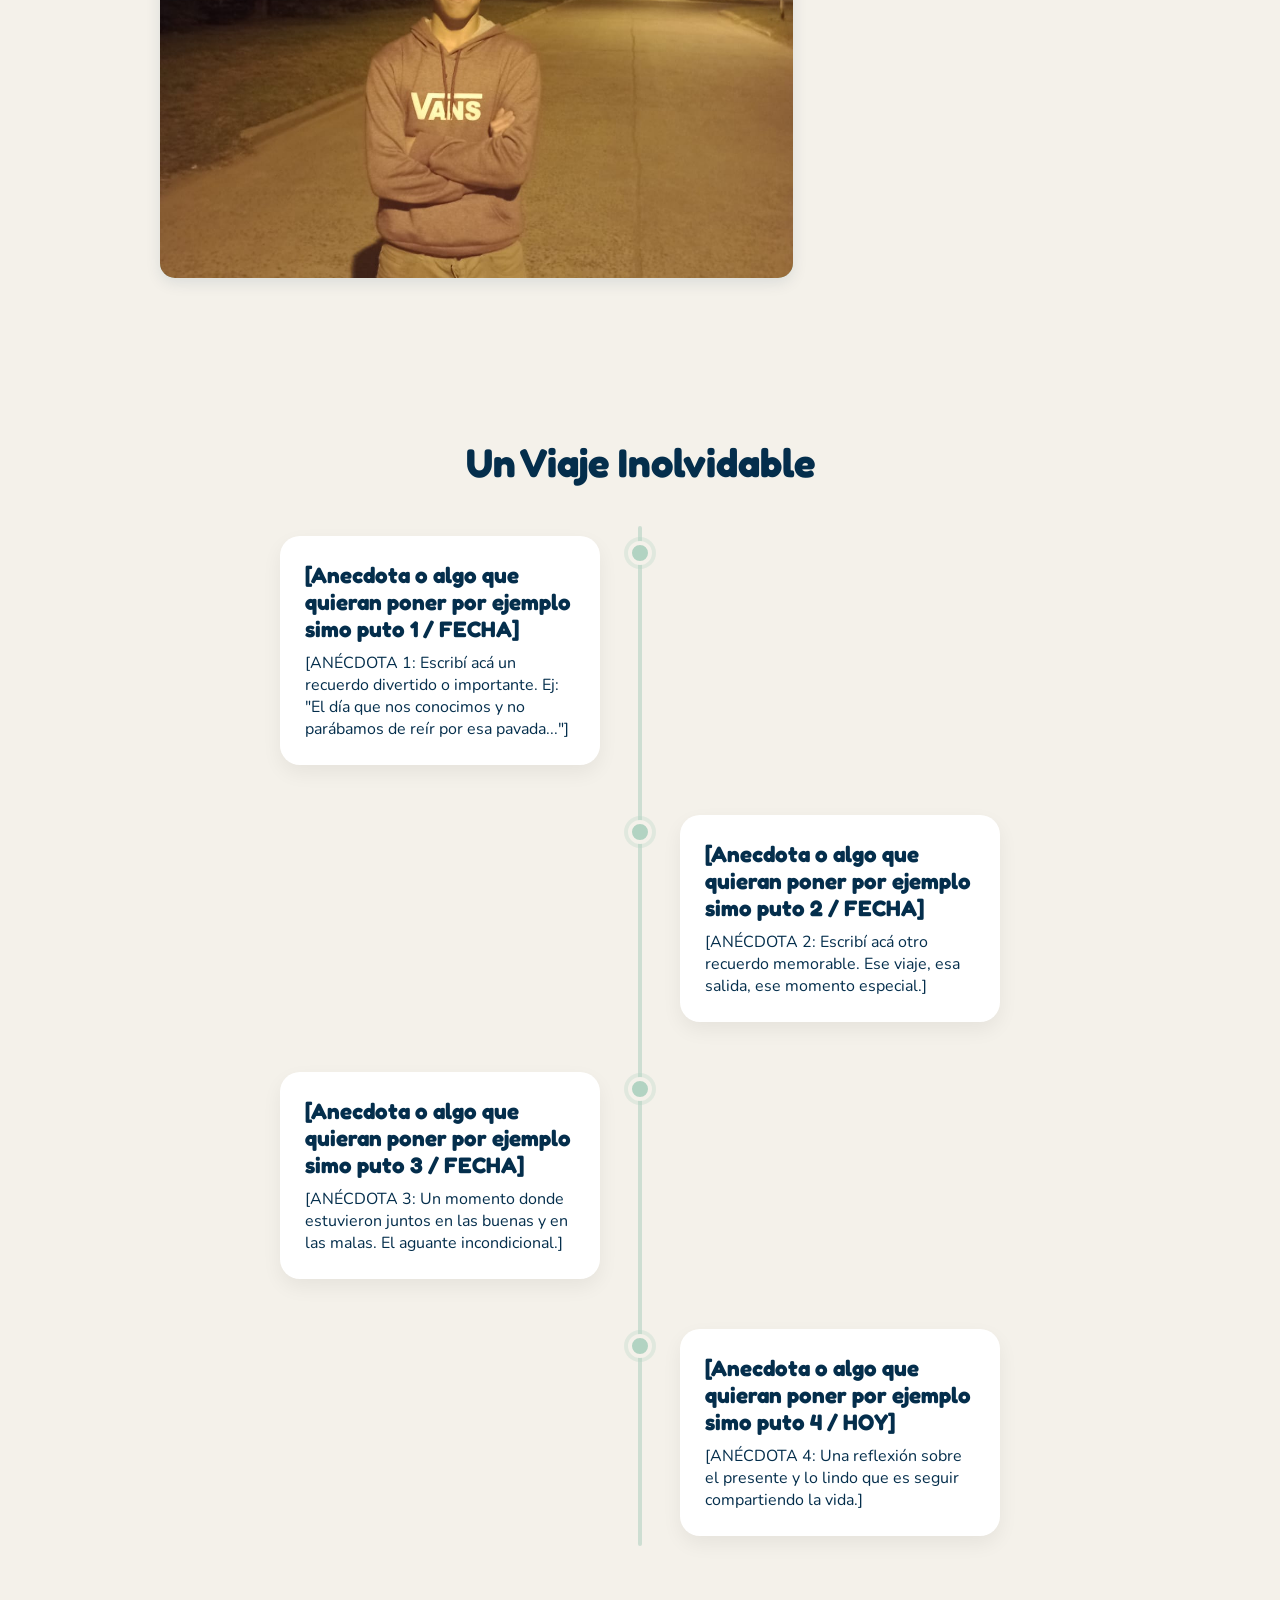
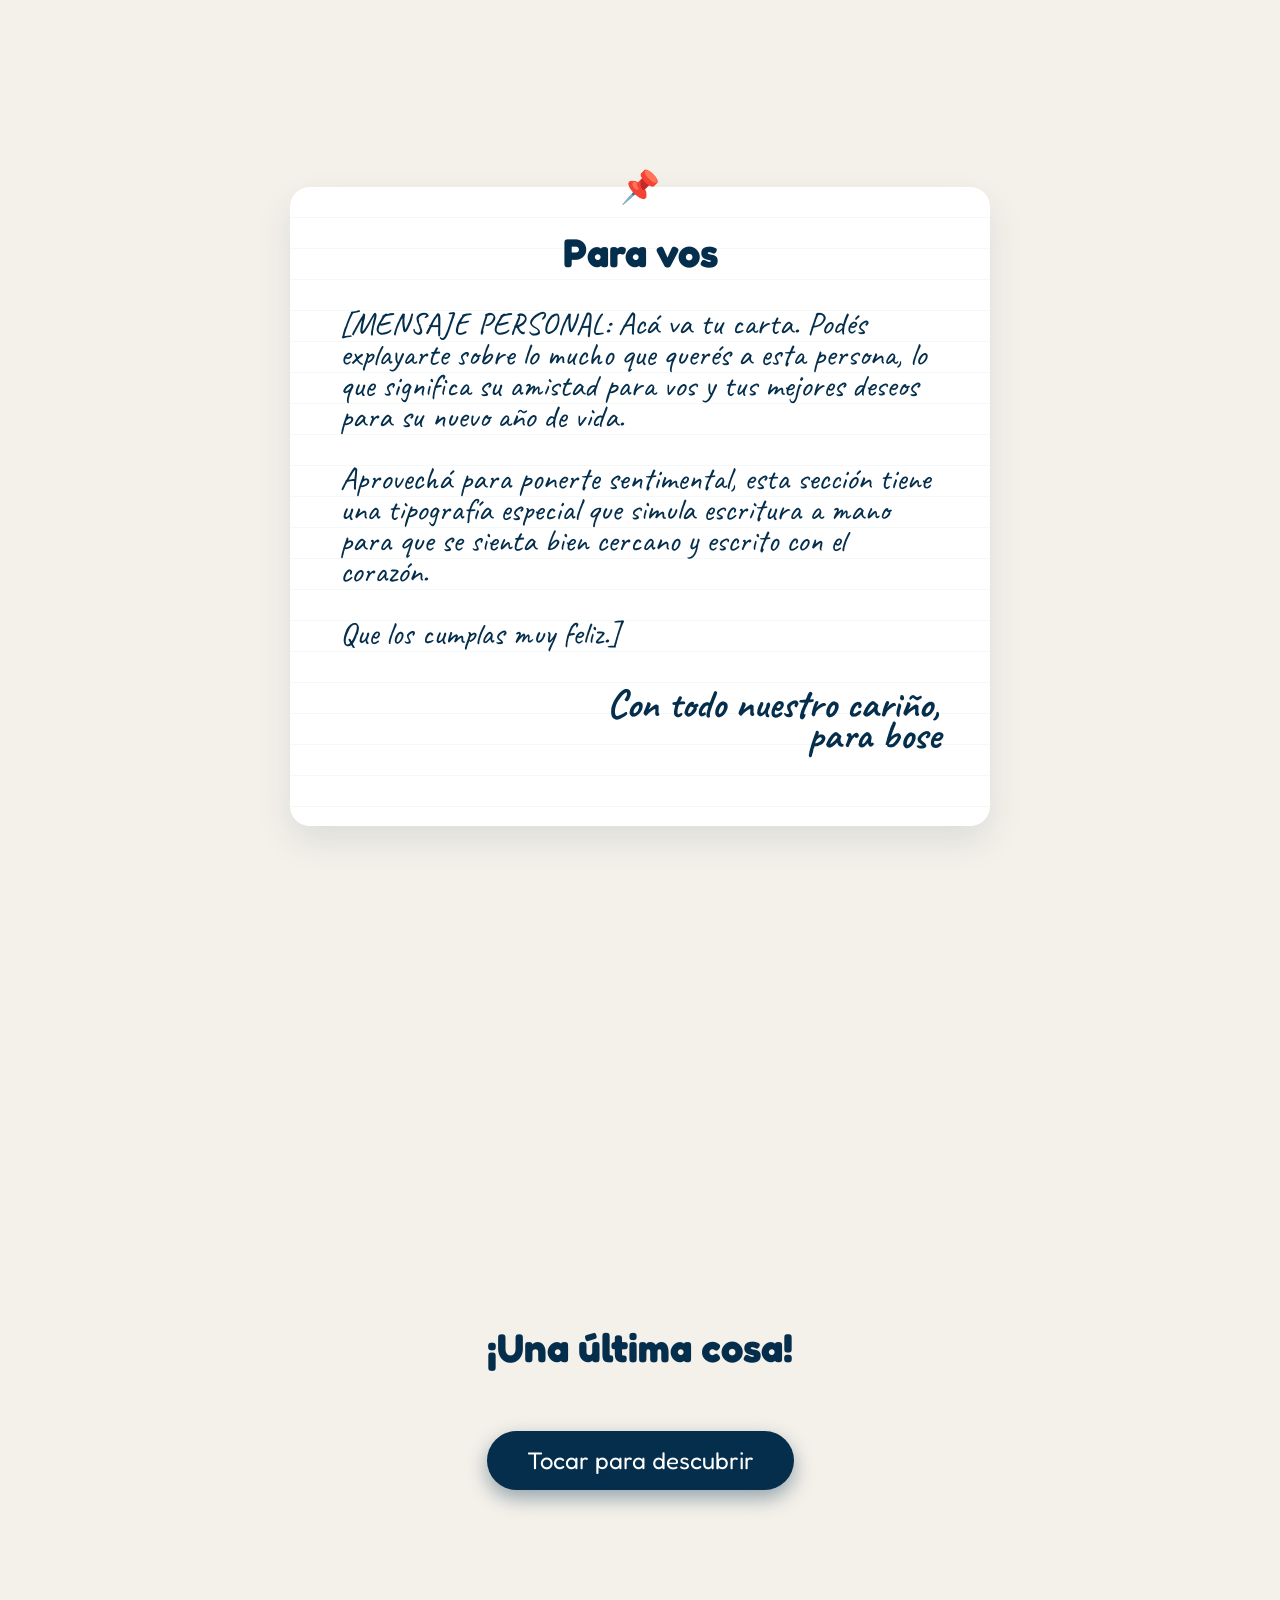
==== commit 6ffd889a: "fotos" ====
--- a/index.html
+++ b/index.html
@@ -410,32 +410,60 @@
                 
                 <!-- FOTO 1: [Descripción breve, ej: Viaje a la playa] -->
                 <div class="foto-placeholder">
-                    <img src="alv.png" alt="Recuerdo 1">
+                    <img src="tichi1.jpeg" alt="Recuerdo 1">
                 </div>
                 
                 <!-- FOTO 2: [Descripción breve] -->
                 <div class="foto-placeholder">
-                    <img src="https://images.unsplash.com/photo-1527529482837-4698179dc6ce?ixlib=rb-4.0.3&auto=format&fit=crop&w=600&q=80" alt="Recuerdo 2">
+                    <img src="tichi2.jpeg" alt="Recuerdo 2">
                 </div>
                 
                 <!-- FOTO 3: [Descripción breve] -->
                 <div class="foto-placeholder">
-                    <img src="https://images.unsplash.com/photo-1511895426328-dc8714191300?ixlib=rb-4.0.3&auto=format&fit=crop&w=600&q=80" alt="Recuerdo 3">
+                    <img src="tichi3.jpeg" alt="Recuerdo 3">
                 </div>
                 
                 <!-- FOTO 4: [Descripción breve] -->
                 <div class="foto-placeholder">
-                    <img src="https://images.unsplash.com/photo-1478147427282-58a87a120781?ixlib=rb-4.0.3&auto=format&fit=crop&w=600&q=80" alt="Recuerdo 4">
+                    <img src="tichi4.jpeg" alt="Recuerdo 4">
                 </div>
                 
                 <!-- FOTO 5: [Descripción breve] -->
                 <div class="foto-placeholder">
-                    <img src="https://images.unsplash.com/photo-1543807535-eceef0bc6599?ixlib=rb-4.0.3&auto=format&fit=crop&w=600&q=80" alt="Recuerdo 5">
+                    <img src="tichi5.jpeg" alt="Recuerdo 5">
                 </div>
                 
                 <!-- FOTO 6: [Descripción breve] -->
                 <div class="foto-placeholder">
-                    <img src="https://images.unsplash.com/photo-1522228115018-d838bcce5c3a?ixlib=rb-4.0.3&auto=format&fit=crop&w=600&q=80" alt="Recuerdo 6">
+                    <img src="tichi6.jpeg" alt="Recuerdo 6">
+                </div>
+
+                <div class="foto-placeholder">
+                    <img src="tichi7.jpeg" alt="Recuerdo 7">
+                </div>
+
+                <div class="foto-placeholder">
+                    <img src="tichi8.jpeg" alt="Recuerdo 8">
+                </div>
+
+                <div class="foto-placeholder">
+                    <img src="tichi9.jpeg" alt="Recuerdo 9">
+                </div>
+
+                <div class="foto-placeholder">
+                    <img src="tichi10.jpeg" alt="Recuerdo 10">
+                </div>
+
+                <div class="foto-placeholder">
+                    <img src="tichi11.jpeg" alt="Recuerdo 11">
+                </div>
+
+                <div class="foto-placeholder">
+                    <img src="tichi12.jpeg" alt="Recuerdo 12">
+                </div>
+
+                <div class="foto-placeholder">
+                    <img src="tichi13.jpeg" alt="Recuerdo 13">
                 </div>
             </div>
         </div>
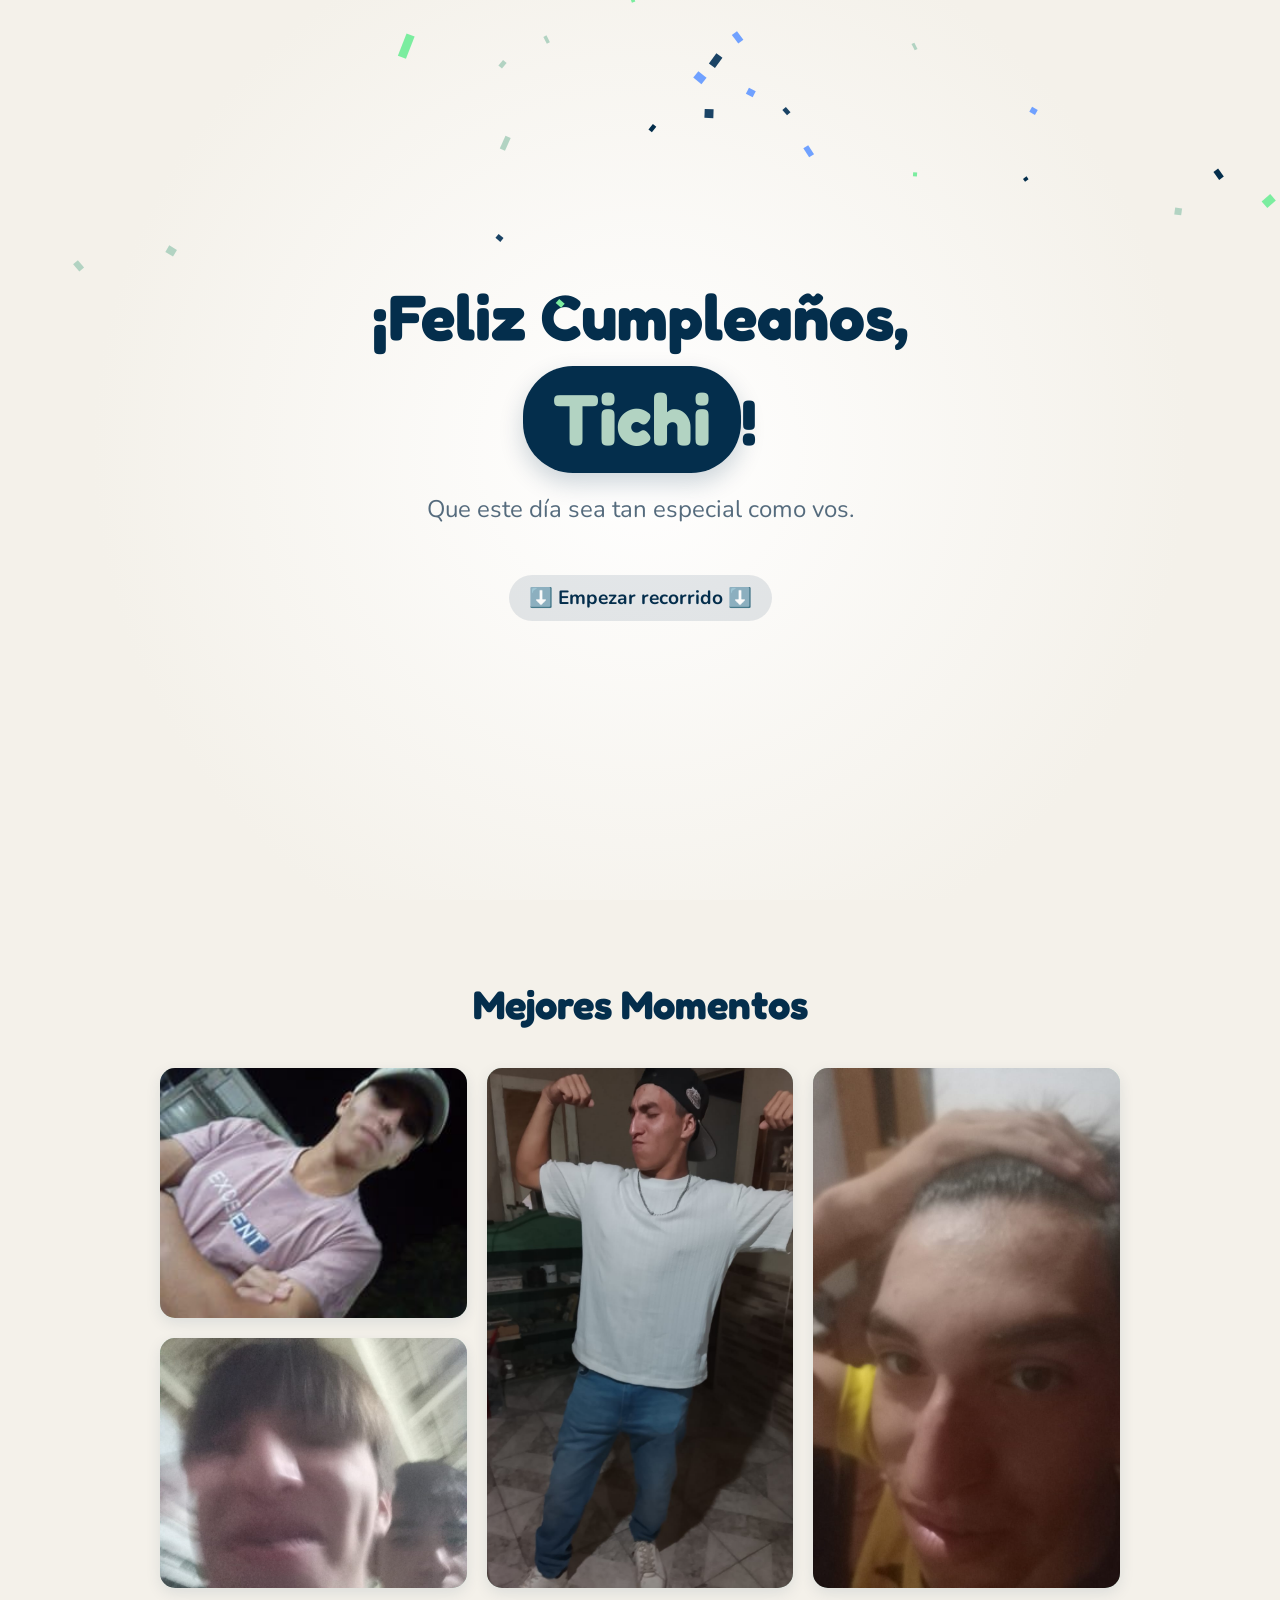
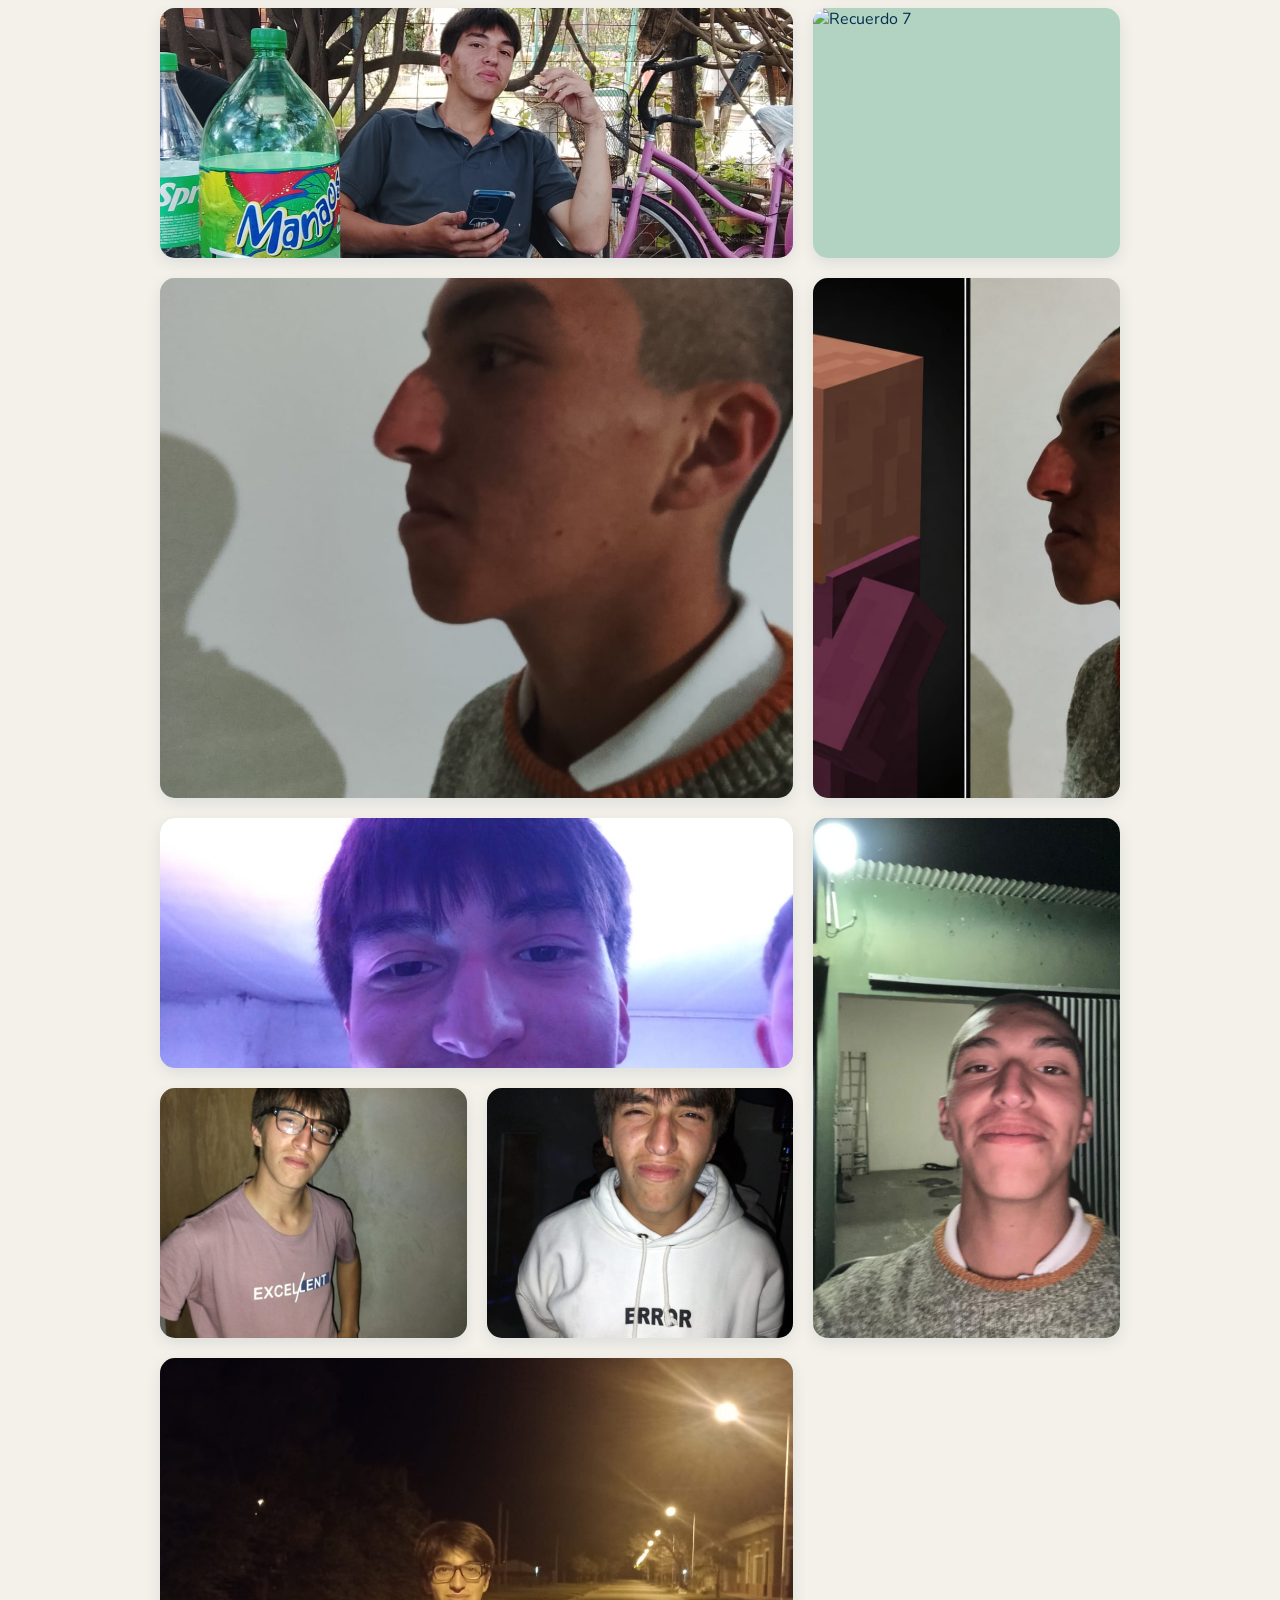
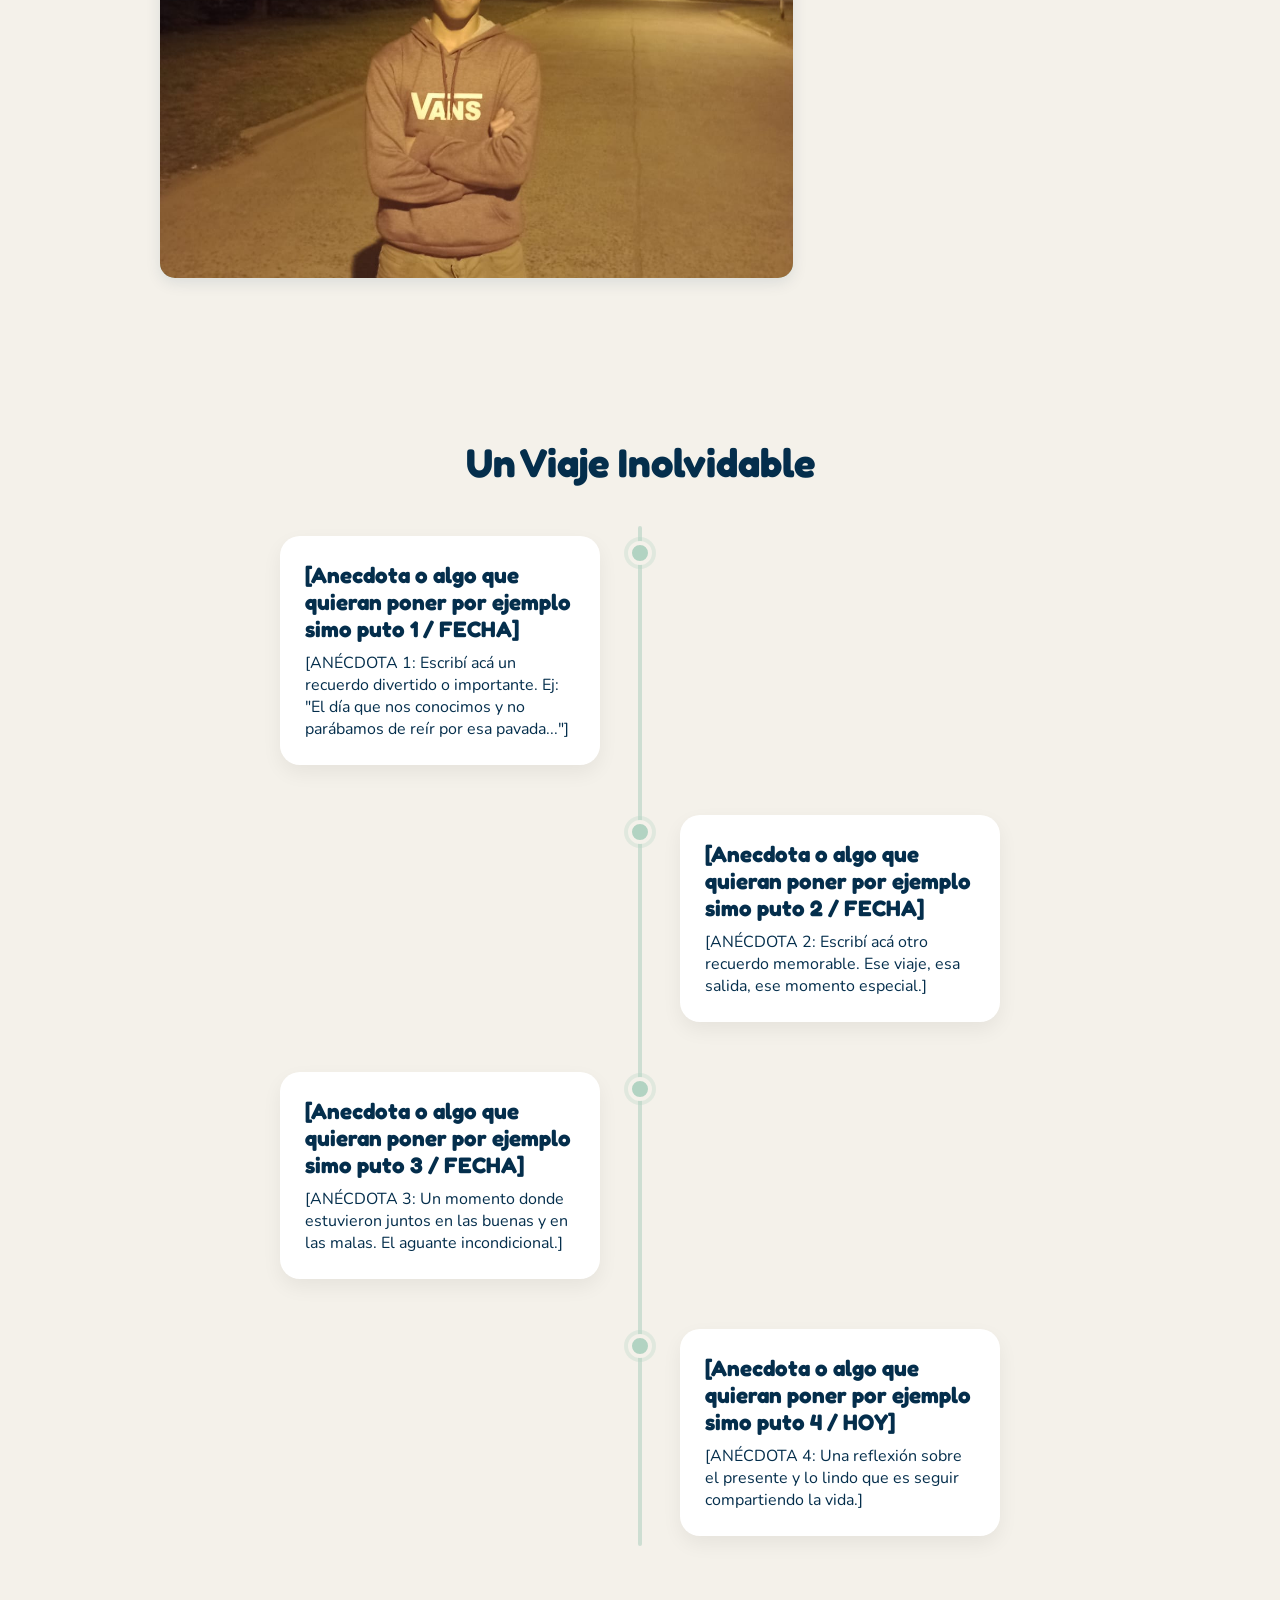
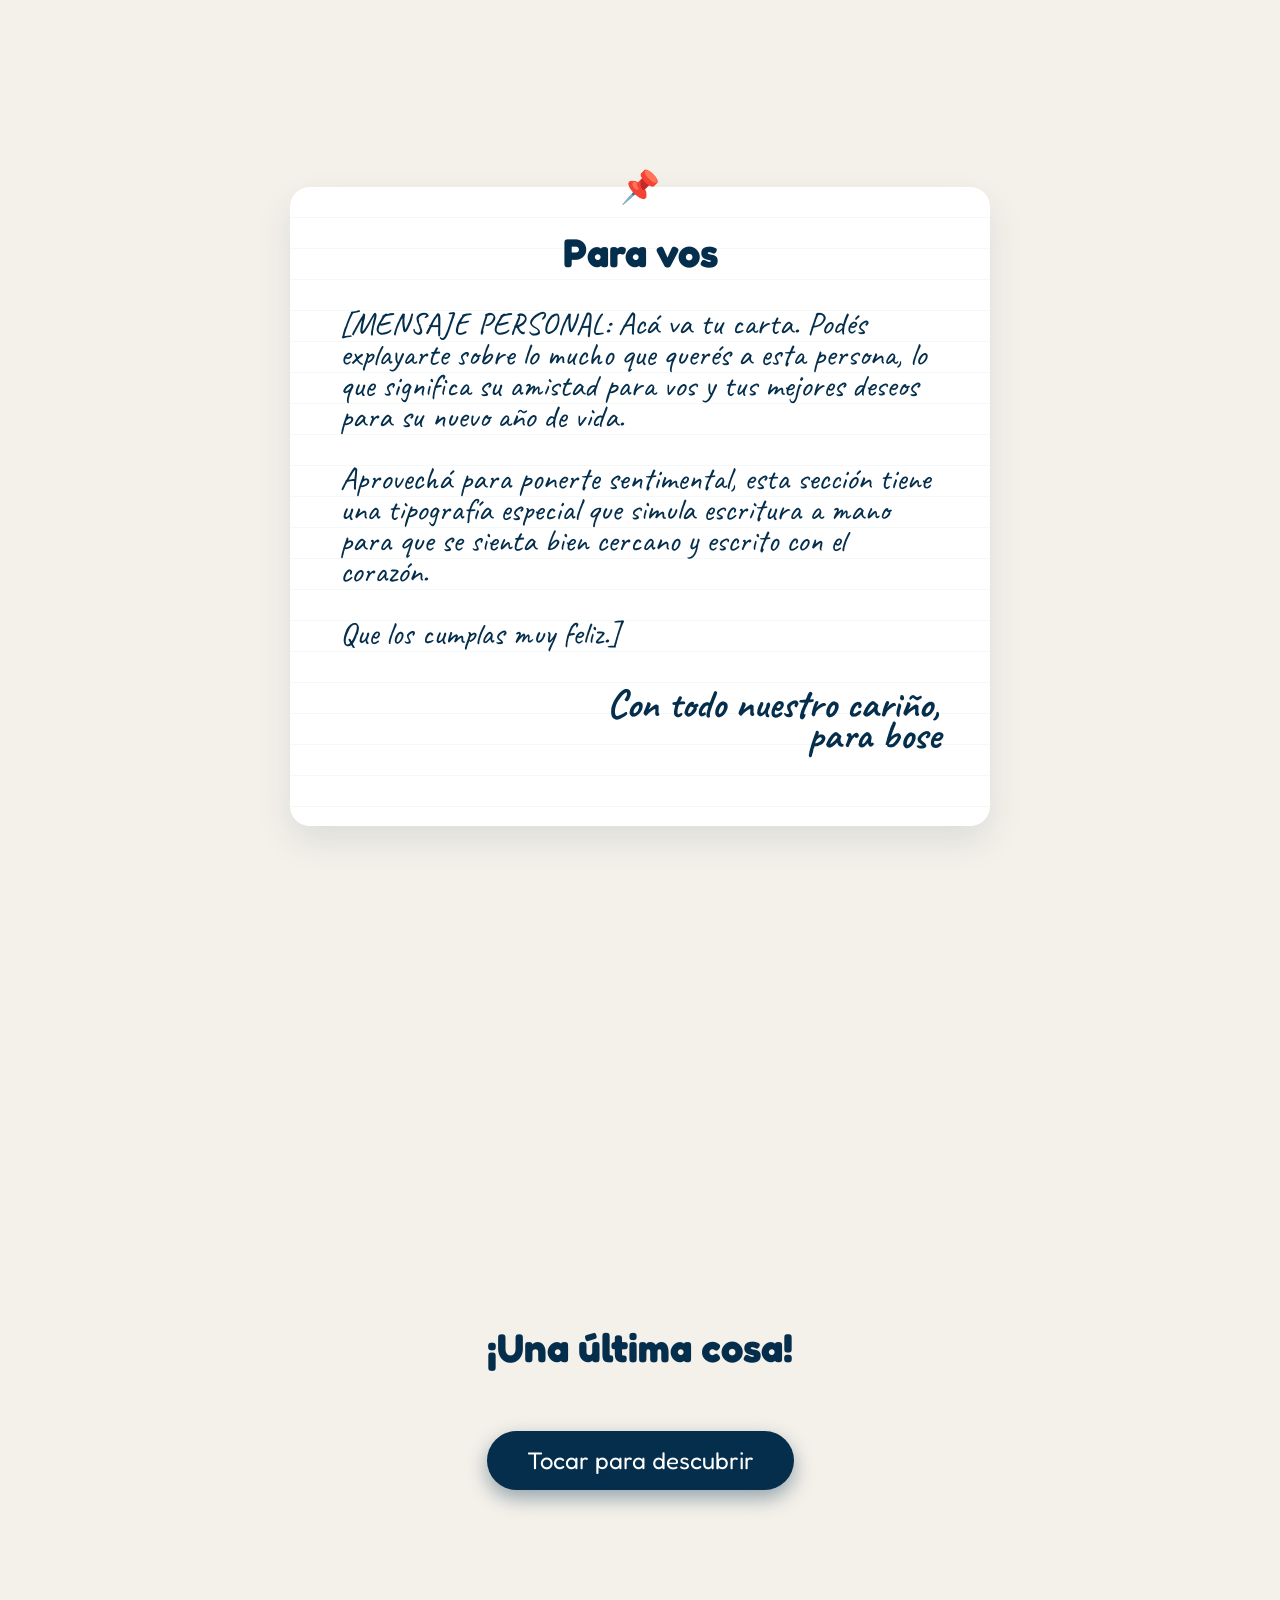
==== commit 19a957db: "responsividad" ====
--- a/index.html
+++ b/index.html
@@ -377,6 +377,56 @@
             opacity: 1;
             transform: translateY(0);
         }
+
+        /* -------------------------------------
+           AJUSTES RESPONSIVOS PARA CELULARES
+           ------------------------------------- */
+        @media (max-width: 600px) {
+            .section {
+                padding: 60px 0; /* Menos espacio vertical */
+            }
+            
+            #hero h1 {
+                font-size: 2.5rem;
+                margin-bottom: 10px;
+            }
+
+            #hero .highlight {
+                font-size: 3rem; /* Título más chico para que no desborde */
+                padding: 5px 15px;
+            }
+
+            #hero .subtitle {
+                font-size: 1.2rem;
+                margin-bottom: 30px;
+            }
+
+            h2 {
+                font-size: 2rem;
+                margin-bottom: 30px;
+            }
+
+            .scroll-down {
+                font-size: 1rem;
+                padding: 8px 15px;
+            }
+
+            .btn {
+                font-size: 1.2rem;
+                padding: 12px 30px;
+            }
+
+            #mensaje-sorpresa {
+                font-size: 1.5rem;
+            }
+
+            #mensaje-sorpresa .contador {
+                font-size: 2.5rem; /* Achicar el contador gigante */
+                padding: 0 15px;
+                margin: 15px 0;
+                display: inline-block;
+            }
+        }
     </style>
 </head>
 <body>
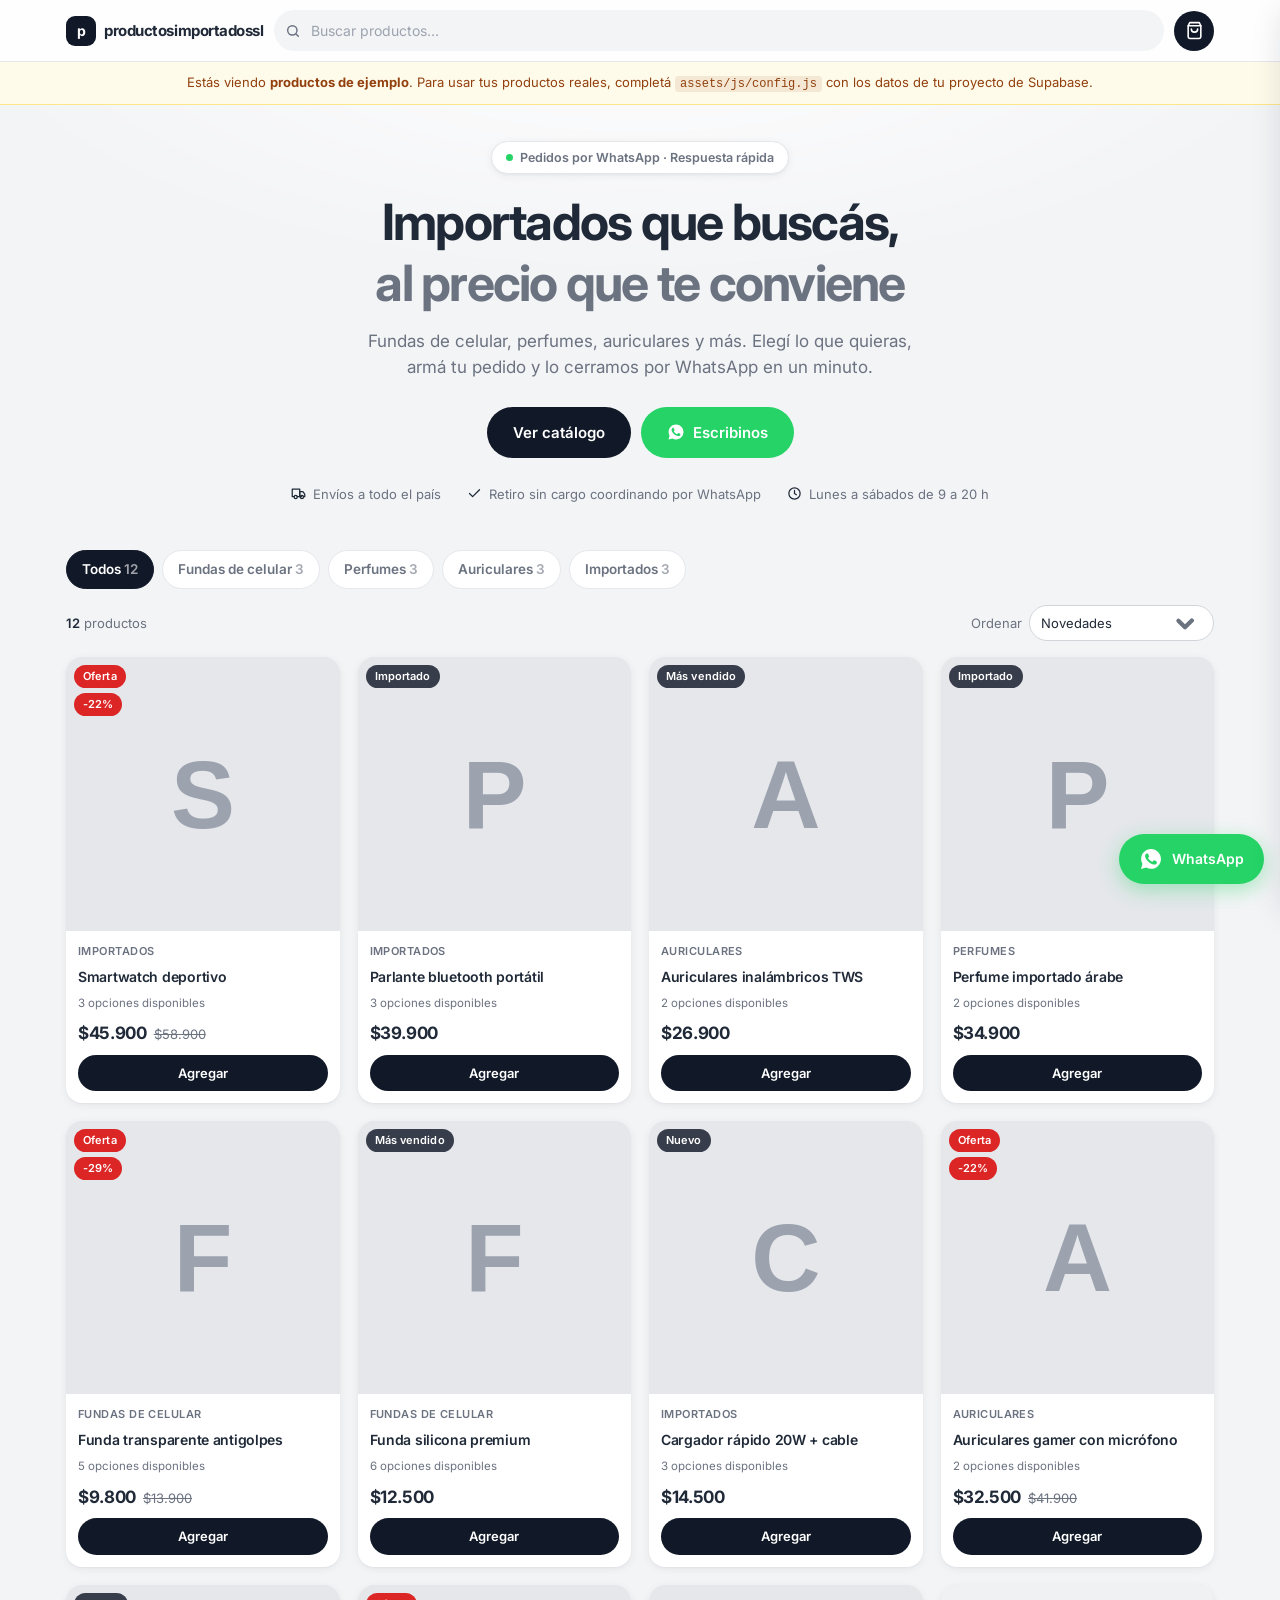
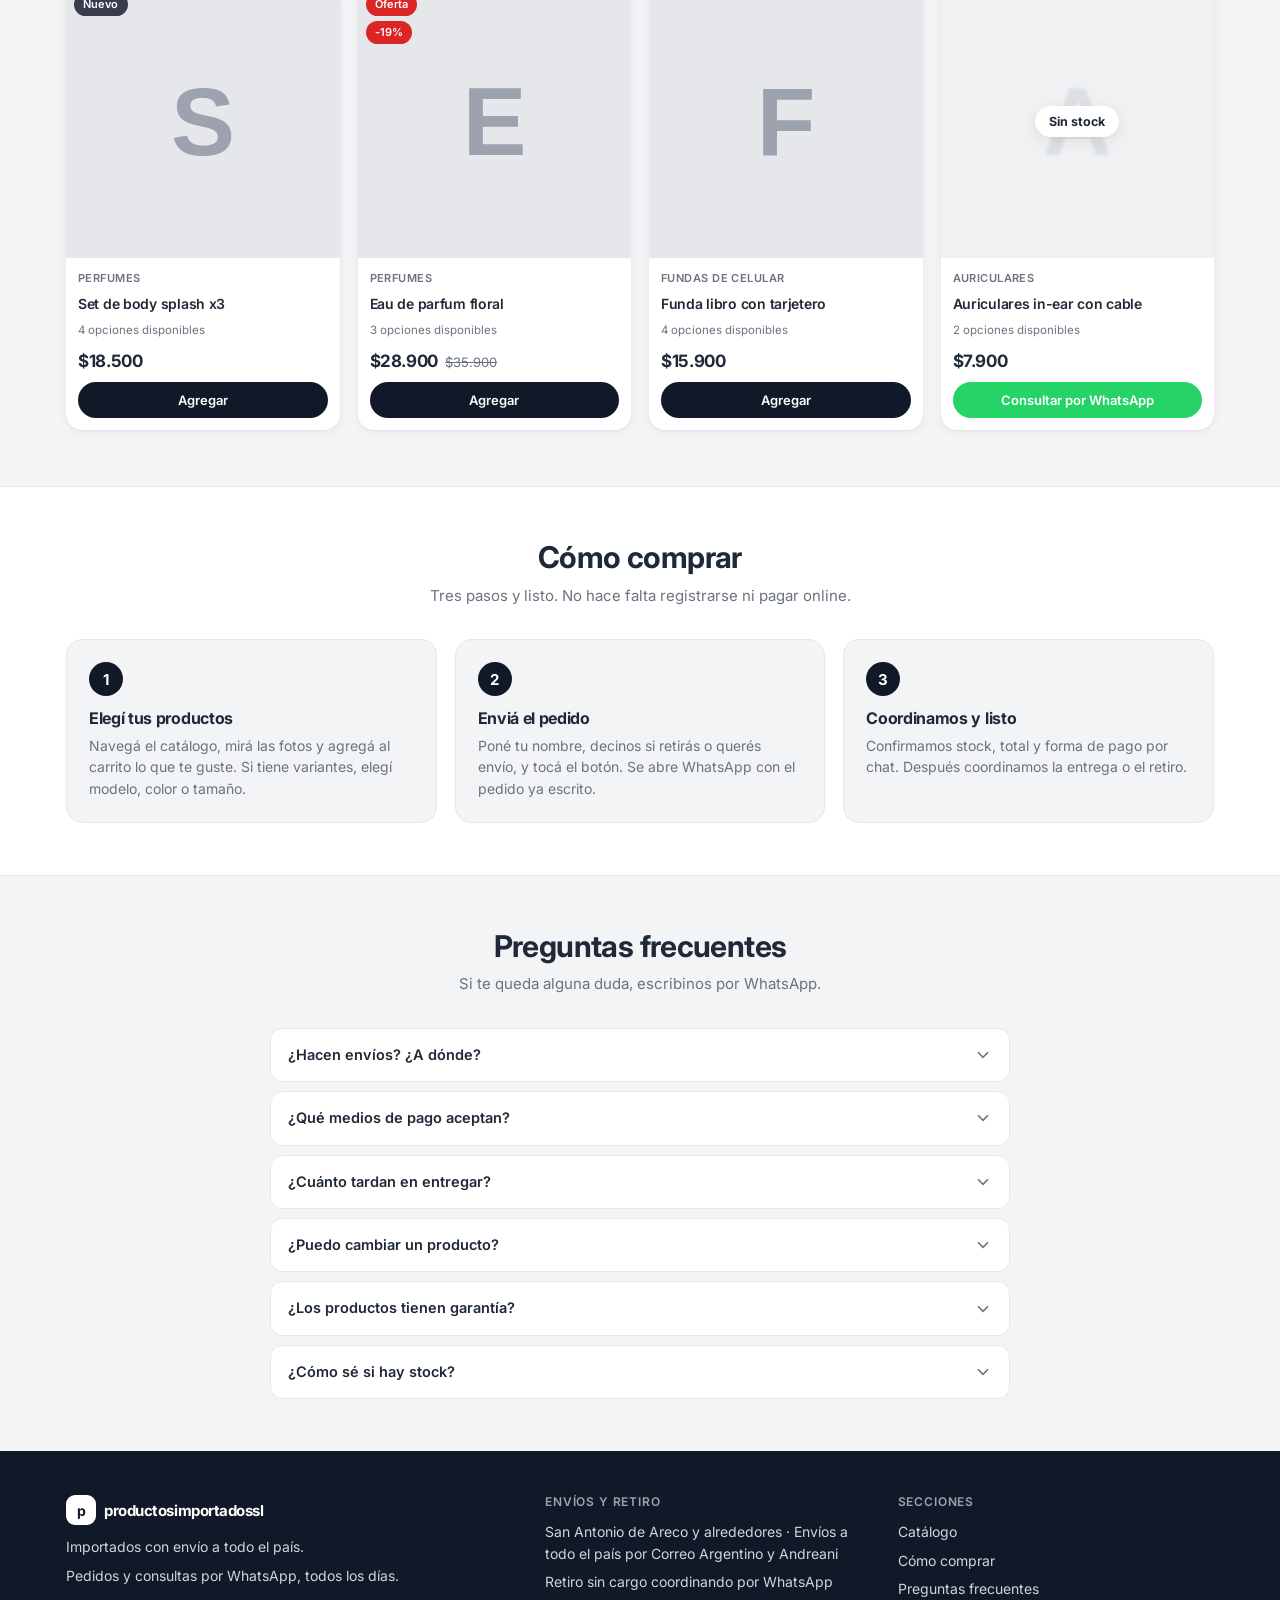
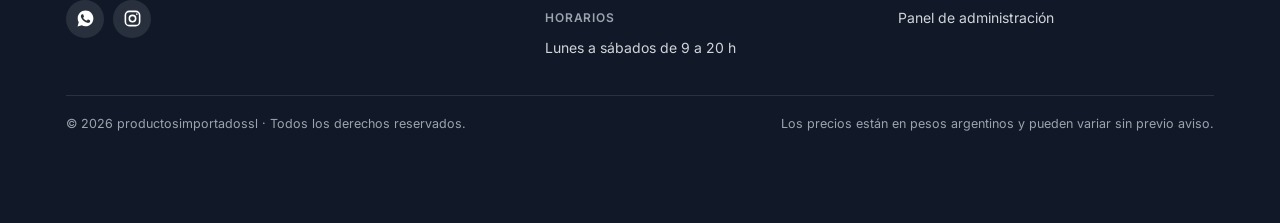
==== commit def45929: "Catálogo de productos con pedidos por WhatsApp y panel de administración Tienda para "productosimpor" ====
--- a/index.html
+++ b/index.html
@@ -1,741 +1,271 @@
 <!DOCTYPE html>
 <html lang="es">
 <head>
-    <meta charset="UTF-8">
-    <meta name="viewport" content="width=device-width, initial-scale=1.0">
-    <title>¡Feliz Cumpleaños Tichi!</title>
-    <!-- Fuentes de Google: Fredoka (títulos), Nunito (texto general), Caveat (carta personal) -->
-    <link href="https://fonts.googleapis.com/css2?family=Caveat:wght@400..700&family=Fredoka:wght@400;600&family=Nunito:wght@400;700&display=swap" rel="stylesheet">
-    <style>
-        :root {
-            --bg-color: #f4f1ea; /* Alabaster claro (el "otro" fondo) */
-            --text-color: #042e4c; /* Blue Whale para cuerpo de texto */
-            --primary-color: #042e4c; /* Blue Whale para elementos principales */
-            --secondary-color: #b2d3c2; /* Jet Stream para acentos y resaltados */
-            --accent-color: #7bed9f;
-            --card-bg: #ffffff; /* Blanco para tarjetas */
-        }
-
-        * {
-            margin: 0;
-            padding: 0;
-            box-sizing: border-box;
-        }
-
-        html {
-            scroll-behavior: smooth;
-        }
-
-        body {
-            font-family: 'Nunito', sans-serif;
-            background-color: var(--bg-color);
-            color: var(--text-color);
-            overflow-x: hidden;
-        }
-
-        /* Canvas para el Confetti */
-        #confetti-canvas {
-            position: fixed;
-            top: 0;
-            left: 0;
-            width: 100%;
-            height: 100%;
-            pointer-events: none;
-            z-index: 9999;
-        }
-
-        .container {
-            max-width: 1000px;
-            margin: 0 auto;
-            padding: 0 20px;
-        }
-
-        .section {
-            min-height: 100vh;
-            padding: 80px 0;
-            display: flex;
-            flex-direction: column;
-            justify-content: center;
-        }
-
-        h1, h2, h3 {
-            font-family: 'Fredoka', sans-serif;
-            color: var(--primary-color);
-            text-align: center;
-        }
-
-        h2 {
-            font-size: 2.5rem;
-            margin-bottom: 40px;
-        }
-
-        /* SECCIÓN 1: HERO / PORTADA */
-        #hero {
-            text-align: center;
-            background: radial-gradient(circle, #ffffff 0%, var(--bg-color) 70%);
-            position: relative;
-        }
-
-        #hero h1 {
-            font-size: 4rem;
-            line-height: 1.2;
-            margin-bottom: 20px;
-        }
-
-        #hero .highlight {
-            color: var(--secondary-color);
-            background-color: var(--primary-color);
-            padding: 10px 30px;
-            border-radius: 50px; 
-            font-size: 4.5rem;
-            display: inline-block;
-            margin-top: 10px;
-            box-shadow: 0 10px 25px rgba(4, 46, 76, 0.2);
-        }
-
-        #hero .subtitle {
-            font-size: 1.5rem;
-            color: #556b7d;
-            margin-bottom: 50px;
-        }
-
-        .scroll-down {
-            display: inline-block;
-            font-size: 1.2rem;
-            font-weight: bold;
-            color: var(--primary-color);
-            text-decoration: none;
-            animation: bounce 2s infinite;
-            padding: 10px 20px;
-            border-radius: 30px;
-            background-color: rgba(4, 46, 76, 0.1);
-            transition: background-color 0.3s;
-        }
-
-        .scroll-down:hover {
-            background-color: rgba(4, 46, 76, 0.2);
-        }
-
-        /* SECCIÓN 2: GALERÍA DE FOTOS */
-        .grid-gallery {
-            display: grid;
-            grid-template-columns: repeat(auto-fit, minmax(250px, 1fr));
-            gap: 20px;
-            grid-auto-rows: 250px;
-            grid-auto-flow: dense;
-        }
-
-        .foto-placeholder {
-            border-radius: 15px;
-            overflow: hidden;
-            box-shadow: 0 5px 15px rgba(4, 46, 76, 0.1);
-            transition: transform 0.3s ease, box-shadow 0.3s ease;
-            position: relative;
-            background-color: var(--secondary-color); 
-        }
-
-        /* Variamos los tamaños en grid para que quede estilo mosaico/masonry falso */
-        .foto-placeholder:nth-child(2n) { grid-row: span 2; }
-        .foto-placeholder:nth-child(3n) { grid-column: span 2; }
-
-        .foto-placeholder:hover {
-            transform: translateY(-5px) scale(1.02);
-            box-shadow: 0 12px 25px rgba(0,0,0,0.15);
-            z-index: 10;
-        }
-
-        .foto-placeholder img {
-            width: 100%;
-            height: 100%;
-            object-fit: cover;
-            transition: transform 0.5s ease;
-        }
-        
-        .foto-placeholder:hover img {
-            transform: scale(1.1);
-        }
-
-        @media (max-width: 600px) {
-            .foto-placeholder:nth-child(n) {
-                grid-row: span 1;
-                grid-column: span 1;
-            }
-        }
-
-        /* SECCIÓN 3: LÍNEA DE TIEMPO / RECUERDOS */
-        .timeline {
-            position: relative;
-            max-width: 800px;
-            margin: 0 auto;
-        }
-
-        .timeline::after {
-            content: '';
-            position: absolute;
-            width: 4px;
-            background-color: rgba(178, 211, 194, 0.6); /* Jet Stream */
-            top: 0;
-            bottom: 0;
-            left: 50%;
-            margin-left: -2px;
-            border-radius: 2px;
-        }
-
-        .timeline-item {
-            padding: 10px 40px;
-            position: relative;
-            background-color: inherit;
-            width: 50%;
-            margin-bottom: 30px;
-        }
-
-        .timeline-item:nth-child(odd) { left: 0; }
-        .timeline-item:nth-child(even) { left: 50%; }
-
-        .timeline-dot {
-            position: absolute;
-            width: 24px;
-            height: 24px;
-            right: -12px;
-            background-color: var(--secondary-color);
-            border: 4px solid var(--bg-color);
-            top: 15px;
-            border-radius: 50%;
-            z-index: 1;
-            box-shadow: 0 0 0 4px rgba(178, 211, 194, 0.3);
-        }
-
-        .timeline-item:nth-child(even) .timeline-dot { left: -12px; }
-
-        .timeline-content {
-            padding: 25px;
-            background-color: var(--card-bg);
-            border-radius: 20px;
-            box-shadow: 0 8px 20px rgba(0,0,0,0.06);
-            position: relative;
-            transition: transform 0.3s ease;
-        }
-        
-        .timeline-content:hover {
-            transform: translateY(-5px);
-        }
-
-        .timeline-content h3 {
-            text-align: left;
-            font-size: 1.4rem;
-            margin-bottom: 10px;
-            color: var(--primary-color);
-        }
-
-        @media screen and (max-width: 768px) {
-            .timeline::after { left: 31px; }
-            .timeline-item {
-                width: 100%;
-                padding-left: 70px;
-                padding-right: 15px;
-            }
-            .timeline-item:nth-child(even) { left: 0%; }
-            .timeline-dot { left: 19px !important; }
-        }
-
-        /* SECCIÓN 4: CARTA PERSONAL */
-        .carta-container {
-            display: flex;
-            justify-content: center;
-        }
-        .carta {
-            background: #fff;
-            padding: 50px;
-            border-radius: 20px;
-            box-shadow: 0 15px 35px rgba(4, 46, 76, 0.1);
-            /* Estilo tipo papel rayado o textura suave */
-            background-image: repeating-linear-gradient(white, white 30px, #f4f8f7 30px, #f4f8f7 31px);
-            line-height: 31px;
-            max-width: 700px;
-            width: 100%;
-            position: relative;
-        }
-        
-        /* Cita o pin decorativo en la carta */
-        .carta::before {
-            content: '📌';
-            position: absolute;
-            top: -15px;
-            left: 50%;
-            transform: translateX(-50%);
-            font-size: 2rem;
-        }
-
-        .texto-carta, .firma {
-            font-family: 'Caveat', cursive;
-            font-size: 2rem;
-            color: var(--primary-color);
-            margin-bottom: 25px;
-        }
-
-        .firma {
-            text-align: right;
-            font-size: 2.5rem;
-            font-weight: bold;
-            margin-top: 40px;
-        }
-
-        @media (max-width: 600px) {
-            .carta { padding: 40px 20px 20px; }
-            .texto-carta { font-size: 1.6rem; line-height: 28px; }
-            .carta { background-image: repeating-linear-gradient(white, white 28px, #f4f8f7 28px, #f4f8f7 29px); }
-        }
-
-        /* SECCIÓN 5: CIERRE Y SORPRESA */
-        .text-center { text-align: center; }
-
-        .btn {
-            background-color: var(--primary-color);
-            color: white;
-            font-family: 'Fredoka', sans-serif;
-            font-size: 1.5rem;
-            padding: 15px 40px;
-            border: none;
-            border-radius: 50px;
-            cursor: pointer;
-            box-shadow: 0 8px 20px rgba(4, 46, 76, 0.4);
-            transition: transform 0.2s, background-color 0.2s, box-shadow 0.2s;
-            margin-top: 20px;
-        }
-
-        .btn:hover {
-            transform: scale(1.05) translateY(-2px);
-            background-color: #032238;
-            box-shadow: 0 12px 25px rgba(4, 46, 76, 0.5);
-        }
-
-        #mensaje-sorpresa {
-            margin-top: 40px;
-            font-size: 2rem;
-            font-family: 'Fredoka', sans-serif;
-            color: var(--primary-color);
-        }
-
-        #mensaje-sorpresa .contador {
-            font-size: 4rem;
-            color: var(--secondary-color); /* Jet stream */
-            background-color: var(--primary-color);
-            padding: 0 20px;
-            border-radius: 15px;
-            display: inline-block;
-            margin: 0 10px;
-            box-shadow: 0 8px 15px rgba(4, 46, 76, 0.2);
-        }
-
-        .small-text {
-            font-size: 1.2rem;
-            color: #556b7d;
-            margin-top: 15px;
-            font-family: 'Nunito', sans-serif;
-        }
-
-        .hidden { display: none; opacity: 0; }
-        
-        .visible {
-            display: block;
-            animation: fadeIn 1s forwards;
-        }
-
-        /* ANIMACIONES UTILIDADES */
-        .fade-in-up {
-            opacity: 0;
-            animation: fadeInUp 1s ease-out forwards;
-        }
-        .delay-1 { animation-delay: 0.3s; }
-        .delay-2 { animation-delay: 0.6s; }
-        .delay-3 { animation-delay: 0.9s; }
-
-        @keyframes fadeInUp {
-            from { opacity: 0; transform: translateY(30px); }
-            to { opacity: 1; transform: translateY(0); }
-        }
-
-        @keyframes fadeIn {
-            from { opacity: 0; }
-            to { opacity: 1; }
-        }
-
-        @keyframes bounce {
-            0%, 20%, 50%, 80%, 100% { transform: translateY(0); }
-            40% { transform: translateY(-15px); }
-            60% { transform: translateY(-7px); }
-        }
-
-        /* Scroll Reveal - Intersection Observer */
-        .reveal {
-            opacity: 0;
-            transform: translateY(60px);
-            transition: all 0.8s cubic-bezier(0.5, 0, 0, 1);
-        }
-
-        .reveal.active {
-            opacity: 1;
-            transform: translateY(0);
-        }
-
-        /* -------------------------------------
-           AJUSTES RESPONSIVOS PARA CELULARES
-           ------------------------------------- */
-        @media (max-width: 600px) {
-            .section {
-                padding: 60px 0; /* Menos espacio vertical */
-            }
-            
-            #hero h1 {
-                font-size: 2.5rem;
-                margin-bottom: 10px;
-            }
-
-            #hero .highlight {
-                font-size: 3rem; /* Título más chico para que no desborde */
-                padding: 5px 15px;
-            }
-
-            #hero .subtitle {
-                font-size: 1.2rem;
-                margin-bottom: 30px;
-            }
-
-            h2 {
-                font-size: 2rem;
-                margin-bottom: 30px;
-            }
-
-            .scroll-down {
-                font-size: 1rem;
-                padding: 8px 15px;
-            }
-
-            .btn {
-                font-size: 1.2rem;
-                padding: 12px 30px;
-            }
-
-            #mensaje-sorpresa {
-                font-size: 1.5rem;
-            }
-
-            #mensaje-sorpresa .contador {
-                font-size: 2.5rem; /* Achicar el contador gigante */
-                padding: 0 15px;
-                margin: 15px 0;
-                display: inline-block;
-            }
-        }
-    </style>
+<meta charset="UTF-8">
+<meta name="viewport" content="width=device-width, initial-scale=1, viewport-fit=cover">
+<meta name="theme-color" content="#111827">
+
+<title>productosimportadossl · Importados, perfumes, fundas y auriculares</title>
+<meta name="description" content="Catálogo de productos importados: fundas de celular, perfumes, auriculares y más. Armá tu pedido y cerralo por WhatsApp. Envíos a todo el país.">
+
+<!-- Para que el link se vea bien al compartirlo en WhatsApp e Instagram -->
+<meta property="og:type" content="website">
+<meta property="og:site_name" content="productosimportadossl">
+<meta property="og:title" content="productosimportadossl · Importados con envío a todo el país">
+<meta property="og:description" content="Fundas de celular, perfumes, auriculares y productos importados. Armá tu pedido y cerralo por WhatsApp.">
+<!-- IMPORTANTE: og:image tiene que ser una URL ABSOLUTA para que WhatsApp e
+     Instagram la puedan leer. Cambiá este dominio por el de tu sitio en Vercel. -->
+<meta property="og:url" content="https://productosimportadossl.vercel.app/">
+<meta property="og:image" content="https://productosimportadossl.vercel.app/assets/img/og.png">
+<meta property="og:image:width" content="1200">
+<meta property="og:image:height" content="630">
+<meta property="og:image:alt" content="productosimportadossl — catálogo de productos importados">
+<meta property="og:locale" content="es_AR">
+<meta name="twitter:card" content="summary_large_image">
+<meta name="twitter:title" content="productosimportadossl · Importados con envío a todo el país">
+<meta name="twitter:description" content="Fundas de celular, perfumes, auriculares y productos importados. Pedidos por WhatsApp.">
+<meta name="twitter:image" content="https://productosimportadossl.vercel.app/assets/img/og.png">
+
+<link rel="icon" href="assets/img/favicon.svg" type="image/svg+xml">
+<link rel="apple-touch-icon" href="assets/img/favicon.svg">
+<link rel="canonical" href="https://productosimportadossl.vercel.app/">
+
+<link rel="preconnect" href="https://fonts.googleapis.com">
+<link rel="preconnect" href="https://fonts.gstatic.com" crossorigin>
+<link href="https://fonts.googleapis.com/css2?family=Inter:wght@400;500;600;700&display=swap" rel="stylesheet">
+
+<link rel="stylesheet" href="assets/css/base.css">
+<link rel="stylesheet" href="assets/css/tienda.css">
 </head>
 <body>
-    <!-- Lona para el efecto de confetti -->
-    <canvas id="confetti-canvas"></canvas>
-
-    <!-- 1. PORTADA -->
-    <header id="hero" class="section">
-        <div class="container">
-            <h1 class="fade-in-up delay-1">¡Feliz Cumpleaños,<br>
-                <!-- REEMPLAZAR NOMBRE AQUÍ -->
-                <span class="highlight">Tichi</span>!
-            </h1>
-            <!-- REEMPLAZAR SUBTÍTULO AQUÍ -->
-            <p class="subtitle fade-in-up delay-2">Que este día sea tan especial como vos.</p>
-            
-            <div class="fade-in-up delay-3" style="margin-top: 2rem;">
-                <a href="#galeria" class="scroll-down">⬇️ Empezar recorrido ⬇️</a>
-            </div>
+
+<!-- ======================= HEADER FIJO ======================= -->
+<header class="header">
+  <div class="contenedor header__interior">
+    <a href="#inicio" class="logo" aria-label="productosimportadossl, ir al inicio">
+      <span class="logo__marca" aria-hidden="true">p</span>
+      <span class="logo__texto">productosimportadossl</span>
+    </a>
+
+    <form class="header__buscador" role="search" onsubmit="return false">
+      <svg width="16" height="16" viewBox="0 0 24 24" fill="none" stroke="currentColor" stroke-width="2.2" stroke-linecap="round" aria-hidden="true">
+        <circle cx="11" cy="11" r="7"></circle><path d="m20 20-3.5-3.5"></path>
+      </svg>
+      <label class="solo-lectores" for="buscador">Buscar productos</label>
+      <input class="entrada" id="buscador" type="search" placeholder="Buscar productos…" autocomplete="off">
+    </form>
+
+    <button class="btn-carrito" id="abrir-carrito" aria-label="Abrir el carrito">
+      <svg width="19" height="19" viewBox="0 0 24 24" fill="none" stroke="currentColor" stroke-width="2" stroke-linecap="round" stroke-linejoin="round" aria-hidden="true">
+        <path d="M6 2 4 6v14a2 2 0 0 0 2 2h12a2 2 0 0 0 2-2V6l-2-4z"></path>
+        <path d="M4 6h16"></path><path d="M16 10a4 4 0 0 1-8 0"></path>
+      </svg>
+      <span class="btn-carrito__contador" id="contador-carrito" aria-live="polite">0</span>
+    </button>
+  </div>
+</header>
+
+<!-- Sólo aparece si todavía no pusiste las credenciales de Supabase -->
+<div class="aviso-config" id="aviso-config" hidden>
+  Estás viendo <strong>productos de ejemplo</strong>. Para usar tus productos reales, completá
+  <code>assets/js/config.js</code> con los datos de tu proyecto de Supabase.
+</div>
+
+<main id="inicio">
+
+  <!-- ======================= HERO ======================= -->
+  <section class="hero">
+    <div class="contenedor">
+      <p class="hero__pildora"><span class="punto"></span> Pedidos por WhatsApp · Respuesta rápida</p>
+      <h1>Importados que buscás,<br><em>al precio que te conviene</em></h1>
+      <p class="hero__sub">
+        Fundas de celular, perfumes, auriculares y más. Elegí lo que quieras, armá tu pedido
+        y lo cerramos por WhatsApp en un minuto.
+      </p>
+      <div class="hero__acciones">
+        <a class="btn btn--principal btn--grande" href="#catalogo">Ver catálogo</a>
+        <a class="btn btn--whatsapp btn--grande" id="hero-whatsapp" href="#" target="_blank" rel="noopener">
+          <svg width="18" height="18" viewBox="0 0 24 24" fill="currentColor" aria-hidden="true">
+            <path d="M12.04 2C6.58 2 2.13 6.45 2.13 11.91c0 1.75.46 3.46 1.32 4.97L2 22l5.25-1.38a9.9 9.9 0 0 0 4.79 1.22h.01c5.46 0 9.91-4.45 9.91-9.91C21.96 6.45 17.5 2 12.04 2Zm5.8 14.13c-.25.7-1.44 1.33-1.98 1.38-.54.06-1.04.26-3.52-.72-2.99-1.18-4.87-4.27-5.02-4.47-.14-.2-1.19-1.59-1.19-3.03 0-1.44.75-2.15 1.02-2.44.27-.3.59-.37.79-.37s.39 0 .56.01c.18.01.42-.07.65.5.24.58.81 1.99.88 2.13.07.14.12.31.02.5-.1.2-.15.32-.3.5-.15.17-.31.39-.45.52-.14.14-.29.3-.12.58.17.29.75 1.24 1.61 2.01 1.11.99 2.04 1.3 2.33 1.44.29.15.46.12.63-.07.17-.2.73-.85.93-1.14.2-.29.39-.24.66-.14.27.1 1.68.79 1.97.94.29.14.48.22.55.34.07.12.07.7-.18 1.4Z"/>
+          </svg>
+          Escribinos
+        </a>
+      </div>
+      <ul class="hero__datos">
+        <li>
+          <svg width="15" height="15" viewBox="0 0 24 24" fill="none" stroke="currentColor" stroke-width="2" stroke-linecap="round" stroke-linejoin="round" aria-hidden="true"><path d="M10 17h4V5H2v12h3"></path><path d="M20 17h2v-4l-3-4h-5v8h3"></path><circle cx="7.5" cy="17.5" r="2.5"></circle><circle cx="17.5" cy="17.5" r="2.5"></circle></svg>
+          <span id="dato-envio">Envíos a todo el país</span>
+        </li>
+        <li>
+          <svg width="15" height="15" viewBox="0 0 24 24" fill="none" stroke="currentColor" stroke-width="2" stroke-linecap="round" stroke-linejoin="round" aria-hidden="true"><path d="M20 6 9 17l-5-5"></path></svg>
+          <span id="dato-retiro">Retiro sin cargo</span>
+        </li>
+        <li>
+          <svg width="15" height="15" viewBox="0 0 24 24" fill="none" stroke="currentColor" stroke-width="2" stroke-linecap="round" stroke-linejoin="round" aria-hidden="true"><circle cx="12" cy="12" r="9"></circle><path d="M12 7v5l3 2"></path></svg>
+          <span id="dato-horarios">Lunes a sábados de 9 a 20 h</span>
+        </li>
+      </ul>
+    </div>
+  </section>
+
+  <!-- ======================= CATÁLOGO ======================= -->
+  <section class="catalogo" id="catalogo">
+    <div class="contenedor">
+
+      <div class="barra-filtros">
+        <div class="chips" id="chips" role="group" aria-label="Filtrar por categoría"></div>
+        <div class="barra-filtros__fila">
+          <p class="barra-filtros__resumen" id="resumen" aria-live="polite"></p>
+          <div class="orden">
+            <label for="orden">Ordenar</label>
+            <select class="entrada" id="orden">
+              <option value="novedades">Novedades</option>
+              <option value="precio-asc">Precio: menor a mayor</option>
+              <option value="precio-desc">Precio: mayor a menor</option>
+            </select>
+          </div>
         </div>
-    </header>
-
-    <!-- 2. GALERÍA DE FOTOS -->
-    <section id="galeria" class="section reveal">
-        <div class="container">
-            <h2>Mejores Momentos</h2>
-            <div class="grid-gallery">
-                <!-- INSTRUCCIONES PARA FOTOS: 
-                     Reemplazá el enlace 'src="..."' por la ruta de tus fotos. 
-                     Podés usar fotos locales ej: src="fotos/mi-foto.jpg" o enlaces de internet. -->
-                
-                <!-- FOTO 1: [Descripción breve, ej: Viaje a la playa] -->
-                <div class="foto-placeholder">
-                    <img src="tichi1.jpeg" alt="Recuerdo 1">
-                </div>
-                
-                <!-- FOTO 2: [Descripción breve] -->
-                <div class="foto-placeholder">
-                    <img src="tichi2.jpeg" alt="Recuerdo 2">
-                </div>
-                
-                <!-- FOTO 3: [Descripción breve] -->
-                <div class="foto-placeholder">
-                    <img src="tichi3.jpeg" alt="Recuerdo 3">
-                </div>
-                
-                <!-- FOTO 4: [Descripción breve] -->
-                <div class="foto-placeholder">
-                    <img src="tichi4.jpeg" alt="Recuerdo 4">
-                </div>
-                
-                <!-- FOTO 5: [Descripción breve] -->
-                <div class="foto-placeholder">
-                    <img src="tichi5.jpeg" alt="Recuerdo 5">
-                </div>
-                
-                <!-- FOTO 6: [Descripción breve] -->
-                <div class="foto-placeholder">
-                    <img src="tichi6.jpeg" alt="Recuerdo 6">
-                </div>
-
-                <div class="foto-placeholder">
-                    <img src="tichi7.jpeg" alt="Recuerdo 7">
-                </div>
-
-                <div class="foto-placeholder">
-                    <img src="tichi8.jpeg" alt="Recuerdo 8">
-                </div>
-
-                <div class="foto-placeholder">
-                    <img src="tichi9.jpeg" alt="Recuerdo 9">
-                </div>
-
-                <div class="foto-placeholder">
-                    <img src="tichi10.jpeg" alt="Recuerdo 10">
-                </div>
-
-                <div class="foto-placeholder">
-                    <img src="tichi11.jpeg" alt="Recuerdo 11">
-                </div>
-
-                <div class="foto-placeholder">
-                    <img src="tichi12.jpeg" alt="Recuerdo 12">
-                </div>
-
-                <div class="foto-placeholder">
-                    <img src="tichi13.jpeg" alt="Recuerdo 13">
-                </div>
-            </div>
+      </div>
+
+      <div class="grilla" id="grilla" aria-live="polite"></div>
+    </div>
+  </section>
+
+  <!-- ======================= CÓMO COMPRAR ======================= -->
+  <section class="seccion seccion--blanca" id="como-comprar">
+    <div class="contenedor">
+      <h2 class="seccion__titulo">Cómo comprar</h2>
+      <p class="seccion__sub">Tres pasos y listo. No hace falta registrarse ni pagar online.</p>
+      <div class="pasos">
+        <article class="paso aparece">
+          <div class="paso__numero">1</div>
+          <h3>Elegí tus productos</h3>
+          <p>Navegá el catálogo, mirá las fotos y agregá al carrito lo que te guste. Si tiene variantes, elegí modelo, color o tamaño.</p>
+        </article>
+        <article class="paso aparece">
+          <div class="paso__numero">2</div>
+          <h3>Enviá el pedido</h3>
+          <p>Poné tu nombre, decinos si retirás o querés envío, y tocá el botón. Se abre WhatsApp con el pedido ya escrito.</p>
+        </article>
+        <article class="paso aparece">
+          <div class="paso__numero">3</div>
+          <h3>Coordinamos y listo</h3>
+          <p>Confirmamos stock, total y forma de pago por chat. Después coordinamos la entrega o el retiro.</p>
+        </article>
+      </div>
+    </div>
+  </section>
+
+  <!-- ======================= PREGUNTAS FRECUENTES ======================= -->
+  <section class="seccion" id="faq">
+    <div class="contenedor">
+      <h2 class="seccion__titulo">Preguntas frecuentes</h2>
+      <p class="seccion__sub">Si te queda alguna duda, escribinos por WhatsApp.</p>
+      <div class="faq" id="faq-lista"></div>
+    </div>
+  </section>
+</main>
+
+<!-- ======================= FOOTER ======================= -->
+<footer class="footer">
+  <div class="contenedor">
+    <div class="footer__grilla">
+      <div>
+        <div class="logo">
+          <span class="logo__marca" aria-hidden="true">p</span>
+          <span class="logo__texto">productosimportadossl</span>
         </div>
-    </section>
-
-    <!-- 3. LÍNEA DE TIEMPO / RECUERDOS -->
-    <section id="timeline" class="section reveal">
-        <div class="container">
-            <h2>Un Viaje Inolvidable</h2>
-            <div class="timeline">
-                
-                <!-- ANÉCDOTA 1 -->
-                <div class="timeline-item">
-                    <div class="timeline-dot"></div>
-                    <div class="timeline-content">
-                        <!-- REEMPLAZAR FECHA Y TEXTO -->
-                        <h3>[Anecdota o algo que quieran poner por ejemplo simo puto 1 / FECHA]</h3>
-                        <p>[ANÉCDOTA 1: Escribí acá un recuerdo divertido o importante. Ej: "El día que nos conocimos y no parábamos de reír por esa pavada..."]</p>
-                    </div>
-                </div>
-                
-                <!-- ANÉCDOTA 2 -->
-                <div class="timeline-item">
-                    <div class="timeline-dot"></div>
-                    <div class="timeline-content">
-                        <!-- REEMPLAZAR FECHA Y TEXTO -->
-                        <h3>[Anecdota o algo que quieran poner por ejemplo simo puto 2 / FECHA]</h3>
-                        <p>[ANÉCDOTA 2: Escribí acá otro recuerdo memorable. Ese viaje, esa salida, ese momento especial.]</p>
-                    </div>
-                </div>
-                
-                <!-- ANÉCDOTA 3 -->
-                <div class="timeline-item">
-                    <div class="timeline-dot"></div>
-                    <div class="timeline-content">
-                        <!-- REEMPLAZAR FECHA Y TEXTO -->
-                        <h3>[Anecdota o algo que quieran poner por ejemplo simo puto 3 / FECHA]</h3>
-                        <p>[ANÉCDOTA 3: Un momento donde estuvieron juntos en las buenas y en las malas. El aguante incondicional.]</p>
-                    </div>
-                </div>
-                
-                <!-- ANÉCDOTA 4 -->
-                <div class="timeline-item">
-                    <div class="timeline-dot"></div>
-                    <div class="timeline-content">
-                        <!-- REEMPLAZAR FECHA Y TEXTO -->
-                        <h3>[Anecdota o algo que quieran poner por ejemplo simo puto 4 / HOY]</h3>
-                        <p>[ANÉCDOTA 4: Una reflexión sobre el presente y lo lindo que es seguir compartiendo la vida.]</p>
-                    </div>
-                </div>
-
-            </div>
+        <p id="footer-slogan">Importados con envío a todo el país.</p>
+        <p>Pedidos y consultas por WhatsApp, todos los días.</p>
+        <div class="footer__redes">
+          <a class="wa" id="footer-whatsapp" href="#" target="_blank" rel="noopener" aria-label="Escribinos por WhatsApp">
+            <svg width="19" height="19" viewBox="0 0 24 24" fill="currentColor" aria-hidden="true"><path d="M12.04 2C6.58 2 2.13 6.45 2.13 11.91c0 1.75.46 3.46 1.32 4.97L2 22l5.25-1.38a9.9 9.9 0 0 0 4.79 1.22h.01c5.46 0 9.91-4.45 9.91-9.91C21.96 6.45 17.5 2 12.04 2Zm5.8 14.13c-.25.7-1.44 1.33-1.98 1.38-.54.06-1.04.26-3.52-.72-2.99-1.18-4.87-4.27-5.02-4.47-.14-.2-1.19-1.59-1.19-3.03 0-1.44.75-2.15 1.02-2.44.27-.3.59-.37.79-.37s.39 0 .56.01c.18.01.42-.07.65.5.24.58.81 1.99.88 2.13.07.14.12.31.02.5-.1.2-.15.32-.3.5-.15.17-.31.39-.45.52-.14.14-.29.3-.12.58.17.29.75 1.24 1.61 2.01 1.11.99 2.04 1.3 2.33 1.44.29.15.46.12.63-.07.17-.2.73-.85.93-1.14.2-.29.39-.24.66-.14.27.1 1.68.79 1.97.94.29.14.48.22.55.34.07.12.07.7-.18 1.4Z"/></svg>
+          </a>
+          <a id="footer-instagram" href="#" target="_blank" rel="noopener" aria-label="Seguinos en Instagram">
+            <svg width="19" height="19" viewBox="0 0 24 24" fill="none" stroke="currentColor" stroke-width="2" stroke-linecap="round" aria-hidden="true"><rect x="3" y="3" width="18" height="18" rx="5"></rect><circle cx="12" cy="12" r="4"></circle><path d="M17.5 6.5h.01"></path></svg>
+          </a>
         </div>
-    </section>
-
-    <!-- 4. MENSAJE PERSONAL -->
-    <section id="mensaje" class="section reveal">
-        <div class="container carta-container">
-            <div class="carta">
-                <h2>Para vos</h2>
-                <p class="texto-carta">
-                    <!-- REEMPLAZAR TEXTO DE LA CARTA -->
-                    [MENSAJE PERSONAL: Acá va tu carta. Podés explayarte sobre lo mucho que querés a esta persona, lo que significa su amistad para vos y tus mejores deseos para su nuevo año de vida.<br><br>
-                    Aprovechá para ponerte sentimental, esta sección tiene una tipografía especial que simula escritura a mano para que se sienta bien cercano y escrito con el corazón.<br><br>
-                    Que los cumplas muy feliz.]
-                </p>
-                <!-- REEMPLAZAR FIRMA -->
-                <p class="firma">Con todo nuestro cariño,<br>para bose</p>
-            </div>
-        </div>
-    </section>
-
-    <!-- 5. CIERRE LÚDICO -->
-    <section id="cierre" class="section reveal">
-        <div class="container text-center">
-            <h2>¡Una última cosa!</h2>
-            <button id="btn-sorpresa" class="btn">Tocar para descubrir</button>
-            
-            <div id="mensaje-sorpresa" class="hidden">
-                <p>¡TROLEADO PUTO!</p>
-                <p class="small-text">(te la re comes)</p>
-            </div>
-        </div>
-    </section>
-
-    <!-- SCRIPTS MÁGICOS -->
-    <script>
-        // --- 1. CONFIGURACIÓN DEL CONTADOR SORPRESA ---
-        // REEMPLAZAR ESTE NÚMERO POR LOS DÍAS ESTIMADOS DE AMISTAD (o cualquier número que signifique algo)
-        const DIAS_DE_AMISTAD = 1500; 
-
-        // --- 2. LÓGICA DE REVELACIÓN AL HACER SCROLL (Intersection Observer) ---
-        const revealElements = document.querySelectorAll('.reveal');
-        
-        const revealObserver = new IntersectionObserver((entries, observer) => {
-            entries.forEach(entry => {
-                if (entry.isIntersecting) {
-                    entry.target.classList.add('active');
-                    observer.unobserve(entry.target); // Solo animar la primera vez
-                }
-            });
-        }, {
-            root: null,
-            threshold: 0.15, // Se activa cuando el 15% del elemento es visible
-            rootMargin: "0px 0px -50px 0px"
-        });
-
-        revealElements.forEach(el => revealObserver.observe(el));
-
-        // --- 3. BOTÓN SORPRESA Y CONTADOR ANIMADO ---
-        const btnSorpresa = document.getElementById('btn-sorpresa');
-        const mensajeSorpresa = document.getElementById('mensaje-sorpresa');
-        const contadorEl = document.getElementById('contador');
-
-        btnSorpresa.addEventListener('click', () => {
-            btnSorpresa.style.display = 'none';
-            mensajeSorpresa.classList.remove('hidden');
-            mensajeSorpresa.classList.add('visible');
-
-            // Animar el contador numérico
-            let currentCount = 0;
-            const duration = 2000; // Duración de la animación en ms
-            const frames = 60; // fps aproximados
-            const step = DIAS_DE_AMISTAD / (duration / (1000 / frames)); 
-
-            const counterInterval = setInterval(() => {
-                currentCount += step;
-                if (currentCount >= DIAS_DE_AMISTAD) {
-                    contadorEl.innerText = DIAS_DE_AMISTAD;
-                    clearInterval(counterInterval);
-                    
-                    // Lluvia de confetti extra al terminar!
-                    tossExtraConfetti();
-                } else {
-                    contadorEl.innerText = Math.floor(currentCount);
-                }
-            }, 1000 / frames);
-        });
-
-
-        // --- 4. SISTEMA DE CONFETTI (Vanilla JS Canvas) ---
-        const canvas = document.getElementById('confetti-canvas');
-        const ctx = canvas.getContext('2d');
-        canvas.width = window.innerWidth;
-        canvas.height = window.innerHeight;
-
-        let particles = [];
-        // Paleta de colores del confetti (hace match con el diseño)
-        const colors = ['#042e4c', '#b2d3c2', '#7bed9f', '#70a1ff', '#1a4365'];
-
-        class Particle {
-            constructor(x, y, extraSpeed = false) {
-                this.x = x;
-                this.y = y;
-                this.r = Math.random() * 6 + 3; // Tamaño
-                this.dx = Math.random() * 4 - 2; // Velocidad X
-                this.dy = Math.random() * 4 + 2 + (extraSpeed ? 3 : 0); // Velocidad Y
-                this.color = colors[Math.floor(Math.random() * colors.length)];
-                this.tilt = Math.random() * 10;
-                this.tiltAngle = 0;
-                this.tiltAngleInc = (Math.random() * 0.07) + 0.05;
-            }
-            draw() {
-                ctx.beginPath();
-                ctx.lineWidth = this.r;
-                ctx.strokeStyle = this.color;
-                ctx.moveTo(this.x + this.tilt + this.r, this.y);
-                ctx.lineTo(this.x + this.tilt, this.y + this.tilt + this.r);
-                ctx.stroke();
-            }
-            update() {
-                this.tiltAngle += this.tiltAngleInc;
-                this.y += this.dy;
-                this.x += Math.sin(this.tiltAngle) * 2;
-                this.tilt = Math.sin(this.tiltAngle) * 15;
-                
-                // Reiniciar si cae fuera de pantalla
-                if (this.y > canvas.height) {
-                    this.x = Math.random() * canvas.width;
-                    this.y = -20;
-                }
-                this.draw();
-            }
-        }
-
-        // Crear partículas iniciales
-        function initConfetti(count = 100) {
-            for (let i = 0; i < count; i++) {
-                particles.push(new Particle(
-                    Math.random() * canvas.width, 
-                    Math.random() * canvas.height - canvas.height
-                ));
-            }
-        }
-
-        // Bucle de animación
-        function animateConfetti() {
-            requestAnimationFrame(animateConfetti);
-            ctx.clearRect(0, 0, canvas.width, canvas.height);
-            particles.forEach(p => p.update());
-        }
-
-        // Lanzar extra confetti (se usa en el botón sorpresa)
-        function tossExtraConfetti() {
-            for(let i = 0; i < 80; i++) {
-                particles.push(new Particle(
-                    Math.random() * canvas.width, 
-                    -50, 
-                    true // extra speed
-                ));
-            }
-        }
-
-        // Iniciar
-        initConfetti(70); // Confetti base moderado
-        animateConfetti();
-
-        // Ajustar canvas al redimensionar la ventana
-        window.addEventListener('resize', () => {
-            canvas.width = window.innerWidth;
-            canvas.height = window.innerHeight;
-        });
-    </script>
+      </div>
+
+      <div>
+        <h3>Envíos y retiro</h3>
+        <p id="footer-zona">Envíos a todo el país.</p>
+        <p id="footer-retiro">Retiro sin cargo coordinando por WhatsApp.</p>
+        <h3 style="margin-top:18px">Horarios</h3>
+        <p id="footer-horarios">Lunes a sábados de 9 a 20 h</p>
+      </div>
+
+      <div>
+        <h3>Secciones</h3>
+        <ul class="footer__lista">
+          <li><a href="#catalogo">Catálogo</a></li>
+          <li><a href="#como-comprar">Cómo comprar</a></li>
+          <li><a href="#faq">Preguntas frecuentes</a></li>
+          <li><a href="admin/">Panel de administración</a></li>
+        </ul>
+      </div>
+    </div>
+
+    <div class="footer__legal">
+      <span>© <span id="anio">2026</span> productosimportadossl · Todos los derechos reservados.</span>
+      <span>Los precios están en pesos argentinos y pueden variar sin previo aviso.</span>
+    </div>
+  </div>
+</footer>
+
+<!-- ======================= BOTÓN FLOTANTE DE WHATSAPP ======================= -->
+<a class="fab-whatsapp" id="fab-whatsapp" href="#" target="_blank" rel="noopener" aria-label="Escribinos por WhatsApp">
+  <svg width="24" height="24" viewBox="0 0 24 24" fill="currentColor" aria-hidden="true"><path d="M12.04 2C6.58 2 2.13 6.45 2.13 11.91c0 1.75.46 3.46 1.32 4.97L2 22l5.25-1.38a9.9 9.9 0 0 0 4.79 1.22h.01c5.46 0 9.91-4.45 9.91-9.91C21.96 6.45 17.5 2 12.04 2Zm5.8 14.13c-.25.7-1.44 1.33-1.98 1.38-.54.06-1.04.26-3.52-.72-2.99-1.18-4.87-4.27-5.02-4.47-.14-.2-1.19-1.59-1.19-3.03 0-1.44.75-2.15 1.02-2.44.27-.3.59-.37.79-.37s.39 0 .56.01c.18.01.42-.07.65.5.24.58.81 1.99.88 2.13.07.14.12.31.02.5-.1.2-.15.32-.3.5-.15.17-.31.39-.45.52-.14.14-.29.3-.12.58.17.29.75 1.24 1.61 2.01 1.11.99 2.04 1.3 2.33 1.44.29.15.46.12.63-.07.17-.2.73-.85.93-1.14.2-.29.39-.24.66-.14.27.1 1.68.79 1.97.94.29.14.48.22.55.34.07.12.07.7-.18 1.4Z"/></svg>
+  <span>WhatsApp</span>
+</a>
+
+<!-- Barra con el total, sólo en celular y sólo cuando hay algo en el carrito -->
+<div class="barra-total" id="barra-total">
+  <div class="barra-total__texto">
+    <span id="barra-total-items">0 productos</span>
+    <strong id="barra-total-monto">$0</strong>
+  </div>
+  <button class="btn btn--chico" id="barra-total-btn">Ver carrito</button>
+</div>
+
+<!-- ======================= CARRITO LATERAL ======================= -->
+<div class="fondo-modal" id="fondo-modal"></div>
+
+<aside class="carrito" id="carrito" role="dialog" aria-modal="true" aria-labelledby="carrito-titulo" aria-hidden="true">
+  <div class="carrito__cabecera">
+    <div>
+      <h2 id="carrito-titulo">Tu pedido</h2>
+      <p class="cuenta" id="carrito-cuenta">Sin productos</p>
+    </div>
+    <button class="btn btn--fantasma" id="cerrar-carrito" aria-label="Cerrar el carrito">
+      <svg width="20" height="20" viewBox="0 0 24 24" fill="none" stroke="currentColor" stroke-width="2.2" stroke-linecap="round" aria-hidden="true"><path d="M18 6 6 18M6 6l12 12"></path></svg>
+    </button>
+  </div>
+
+  <div class="carrito__cuerpo" id="carrito-cuerpo"></div>
+
+  <div class="carrito__pie" id="carrito-pie" hidden>
+    <div class="carrito__total">
+      <span>Total</span>
+      <strong id="carrito-total">$0</strong>
+    </div>
+    <button class="btn btn--whatsapp btn--bloque btn--grande" id="enviar-pedido">
+      <svg width="19" height="19" viewBox="0 0 24 24" fill="currentColor" aria-hidden="true"><path d="M12.04 2C6.58 2 2.13 6.45 2.13 11.91c0 1.75.46 3.46 1.32 4.97L2 22l5.25-1.38a9.9 9.9 0 0 0 4.79 1.22h.01c5.46 0 9.91-4.45 9.91-9.91C21.96 6.45 17.5 2 12.04 2Zm5.8 14.13c-.25.7-1.44 1.33-1.98 1.38-.54.06-1.04.26-3.52-.72-2.99-1.18-4.87-4.27-5.02-4.47-.14-.2-1.19-1.59-1.19-3.03 0-1.44.75-2.15 1.02-2.44.27-.3.59-.37.79-.37s.39 0 .56.01c.18.01.42-.07.65.5.24.58.81 1.99.88 2.13.07.14.12.31.02.5-.1.2-.15.32-.3.5-.15.17-.31.39-.45.52-.14.14-.29.3-.12.58.17.29.75 1.24 1.61 2.01 1.11.99 2.04 1.3 2.33 1.44.29.15.46.12.63-.07.17-.2.73-.85.93-1.14.2-.29.39-.24.66-.14.27.1 1.68.79 1.97.94.29.14.48.22.55.34.07.12.07.7-.18 1.4Z"/></svg>
+      Enviar pedido por WhatsApp
+    </button>
+    <p class="carrito__nota">No se paga nada online. Confirmamos todo por chat antes de cerrar el pedido.</p>
+  </div>
+</aside>
+
+<!-- ======================= MODAL DE PRODUCTO ======================= -->
+<div class="modal" id="modal-producto" role="dialog" aria-modal="true" aria-labelledby="modal-titulo" aria-hidden="true">
+  <button class="modal__cerrar" id="cerrar-modal" aria-label="Cerrar">
+    <svg width="18" height="18" viewBox="0 0 24 24" fill="none" stroke="currentColor" stroke-width="2.2" stroke-linecap="round" aria-hidden="true"><path d="M18 6 6 18M6 6l12 12"></path></svg>
+  </button>
+  <div class="modal__scroll" id="modal-scroll"></div>
+  <div class="modal__pie" id="modal-pie"></div>
+</div>
+
+<script type="module" src="assets/js/tienda.js"></script>
 </body>
 </html>
--- a/assets/css/base.css
+++ b/assets/css/base.css
@@ -0,0 +1,267 @@
+/* ============================================================================
+   Base compartida entre el sitio público y el panel de administración
+   ============================================================================ */
+
+:root {
+  /* Colores */
+  --fondo:            #F3F4F6;
+  --tarjeta:          #FFFFFF;
+  --texto:            #1F2937;
+  --texto-suave:      #6B7280;
+  --borde:            #E5E7EB;
+  --borde-fuerte:     #D1D5DB;
+  --grafito:          #111827;
+  --grafito-hover:    #1F2937;
+  --whatsapp:         #25D366;
+  --whatsapp-hover:   #1EBE5A;
+  --oferta:           #DC2626;
+  --oferta-suave:     #FEF2F2;
+  --ok:               #059669;
+
+  /* Formas y sombras */
+  --r-sm: 8px;
+  --r-md: 12px;
+  --r-lg: 16px;
+  --r-xl: 22px;
+  --r-full: 999px;
+  --sombra-suave: 0 1px 2px rgba(17, 24, 39, .04), 0 2px 8px rgba(17, 24, 39, .06);
+  --sombra-media: 0 4px 16px rgba(17, 24, 39, .08), 0 1px 3px rgba(17, 24, 39, .05);
+  --sombra-alta:  0 12px 32px rgba(17, 24, 39, .14), 0 2px 8px rgba(17, 24, 39, .08);
+
+  /* Medidas */
+  --ancho: 1180px;
+  --alto-header: 62px;
+  --transicion: 180ms cubic-bezier(.4, 0, .2, 1);
+}
+
+*, *::before, *::after { box-sizing: border-box; }
+
+* { margin: 0; padding: 0; }
+
+html {
+  -webkit-text-size-adjust: 100%;
+  scroll-behavior: smooth;
+  scroll-padding-top: calc(var(--alto-header) + 12px);
+}
+
+body {
+  font-family: 'Inter', system-ui, -apple-system, 'Segoe UI', Roboto, sans-serif;
+  background: var(--fondo);
+  color: var(--texto);
+  font-size: 15px;
+  line-height: 1.55;
+  -webkit-font-smoothing: antialiased;
+  overflow-x: hidden;
+}
+
+body.sin-scroll { overflow: hidden; }
+
+img { display: block; max-width: 100%; height: auto; }
+button, input, select, textarea { font: inherit; color: inherit; }
+button { background: none; border: 0; cursor: pointer; }
+a { color: inherit; text-decoration: none; }
+ul, ol { list-style: none; }
+
+h1, h2, h3, h4 { line-height: 1.22; font-weight: 700; letter-spacing: -.02em; }
+
+:focus-visible {
+  outline: 2px solid var(--grafito);
+  outline-offset: 2px;
+  border-radius: 4px;
+}
+
+.contenedor {
+  width: 100%;
+  max-width: var(--ancho);
+  margin-inline: auto;
+  padding-inline: 16px;
+}
+
+.solo-lectores {
+  position: absolute;
+  width: 1px; height: 1px;
+  overflow: hidden;
+  clip: rect(0 0 0 0);
+  white-space: nowrap;
+}
+
+/* --- Botones -------------------------------------------------------------- */
+
+.btn {
+  display: inline-flex;
+  align-items: center;
+  justify-content: center;
+  gap: 8px;
+  padding: 11px 18px;
+  border-radius: var(--r-full);
+  font-size: 14px;
+  font-weight: 600;
+  white-space: nowrap;
+  transition: background var(--transicion), color var(--transicion),
+              transform var(--transicion), box-shadow var(--transicion), opacity var(--transicion);
+}
+
+.btn:active { transform: scale(.975); }
+.btn:disabled { opacity: .55; cursor: not-allowed; transform: none; }
+
+.btn--principal { background: var(--grafito); color: #fff; }
+.btn--principal:hover:not(:disabled) { background: var(--grafito-hover); box-shadow: var(--sombra-media); }
+
+.btn--secundario {
+  background: var(--tarjeta);
+  color: var(--texto);
+  border: 1px solid var(--borde-fuerte);
+}
+.btn--secundario:hover:not(:disabled) { background: #FAFAFB; border-color: var(--texto-suave); }
+
+.btn--whatsapp { background: var(--whatsapp); color: #fff; }
+.btn--whatsapp:hover:not(:disabled) { background: var(--whatsapp-hover); box-shadow: 0 4px 16px rgba(37, 211, 102, .32); }
+
+.btn--peligro { background: var(--oferta); color: #fff; }
+.btn--peligro:hover:not(:disabled) { background: #B91C1C; }
+
+.btn--fantasma { color: var(--texto-suave); padding: 8px 12px; }
+.btn--fantasma:hover:not(:disabled) { background: rgba(17, 24, 39, .06); color: var(--texto); }
+
+.btn--bloque { width: 100%; }
+.btn--chico { padding: 8px 14px; font-size: 13px; }
+.btn--grande { padding: 14px 26px; font-size: 15px; border-radius: var(--r-full); }
+
+/* --- Formularios ---------------------------------------------------------- */
+
+.campo { display: flex; flex-direction: column; gap: 6px; }
+
+.campo__etiqueta {
+  font-size: 13px;
+  font-weight: 600;
+  color: var(--texto);
+}
+
+.campo__ayuda { font-size: 12px; color: var(--texto-suave); }
+
+.entrada {
+  width: 100%;
+  padding: 11px 13px;
+  background: var(--tarjeta);
+  border: 1px solid var(--borde-fuerte);
+  border-radius: var(--r-md);
+  font-size: 15px; /* 16px o más evita el zoom automático en iOS; 15px + el meta viewport alcanza */
+  transition: border-color var(--transicion), box-shadow var(--transicion);
+}
+.entrada::placeholder { color: #9CA3AF; }
+.entrada:focus {
+  outline: none;
+  border-color: var(--grafito);
+  box-shadow: 0 0 0 3px rgba(17, 24, 39, .08);
+}
+textarea.entrada { resize: vertical; min-height: 96px; line-height: 1.5; }
+select.entrada {
+  appearance: none;
+  background-image: url("data:image/svg+xml;charset=utf-8,%3Csvg xmlns='http://www.w3.org/2000/svg' viewBox='0 0 16 16' fill='%236B7280'%3E%3Cpath d='M4.2 6.2a1 1 0 0 1 1.4 0L8 8.6l2.4-2.4a1 1 0 1 1 1.4 1.4l-3.1 3.1a1 1 0 0 1-1.4 0L4.2 7.6a1 1 0 0 1 0-1.4z'/%3E%3C/svg%3E");
+  background-repeat: no-repeat;
+  background-position: right 11px center;
+  padding-right: 36px;
+}
+
+.interruptor { display: inline-flex; align-items: center; gap: 9px; cursor: pointer; font-size: 14px; }
+.interruptor input { width: 18px; height: 18px; accent-color: var(--grafito); cursor: pointer; }
+
+/* --- Etiquetas ------------------------------------------------------------ */
+
+.etiqueta {
+  display: inline-flex;
+  align-items: center;
+  padding: 3px 9px;
+  border-radius: var(--r-full);
+  background: rgba(17, 24, 39, .82);
+  color: #fff;
+  font-size: 11px;
+  font-weight: 600;
+  letter-spacing: .01em;
+  backdrop-filter: blur(4px);
+}
+.etiqueta--oferta { background: var(--oferta); }
+.etiqueta--neutra { background: var(--borde); color: var(--texto-suave); backdrop-filter: none; }
+.etiqueta--ok { background: rgba(5, 150, 105, .12); color: var(--ok); backdrop-filter: none; }
+
+/* --- Avisos --------------------------------------------------------------- */
+
+.avisos {
+  position: fixed;
+  top: calc(var(--alto-header) + 10px);
+  right: 12px;
+  left: 12px;
+  z-index: 300;
+  display: flex;
+  flex-direction: column;
+  align-items: flex-end;
+  gap: 8px;
+  pointer-events: none;
+}
+
+.aviso {
+  max-width: 340px;
+  padding: 11px 16px;
+  border-radius: var(--r-md);
+  background: var(--grafito);
+  color: #fff;
+  font-size: 14px;
+  font-weight: 500;
+  box-shadow: var(--sombra-alta);
+  opacity: 1;
+  transform: translateY(0);
+  transition: opacity 240ms ease, transform 240ms ease;
+  animation: aviso-entra 240ms cubic-bezier(.2, .8, .2, 1);
+}
+.aviso--error { background: var(--oferta); }
+.aviso--saliendo { opacity: 0; transform: translateY(-8px); }
+
+@keyframes aviso-entra {
+  from { opacity: 0; transform: translateY(-10px) scale(.97); }
+  to   { opacity: 1; transform: translateY(0) scale(1); }
+}
+
+/* --- Estados vacíos y carga ---------------------------------------------- */
+
+.vacio {
+  padding: 48px 20px;
+  text-align: center;
+  color: var(--texto-suave);
+  background: var(--tarjeta);
+  border: 1px dashed var(--borde-fuerte);
+  border-radius: var(--r-lg);
+}
+.vacio strong { display: block; color: var(--texto); font-size: 16px; margin-bottom: 4px; }
+
+.esqueleto {
+  background: linear-gradient(100deg, #EEF0F3 30%, #F7F8F9 50%, #EEF0F3 70%);
+  background-size: 220% 100%;
+  animation: brillo 1.2s infinite linear;
+  border-radius: var(--r-md);
+}
+@keyframes brillo {
+  from { background-position: 120% 0; }
+  to   { background-position: -20% 0; }
+}
+
+.girando { animation: girar .8s linear infinite; }
+@keyframes girar { to { transform: rotate(360deg); } }
+
+/* --- Aparición suave ----------------------------------------------------- */
+
+.aparece {
+  opacity: 0;
+  transform: translateY(14px);
+  transition: opacity 520ms ease, transform 520ms cubic-bezier(.2, .8, .2, 1);
+}
+.aparece.visible { opacity: 1; transform: none; }
+
+@media (prefers-reduced-motion: reduce) {
+  html { scroll-behavior: auto; }
+  *, *::before, *::after {
+    animation-duration: .01ms !important;
+    animation-iteration-count: 1 !important;
+    transition-duration: .01ms !important;
+  }
+  .aparece { opacity: 1; transform: none; }
+}
--- a/assets/css/tienda.css
+++ b/assets/css/tienda.css
@@ -0,0 +1,818 @@
+/* ============================================================================
+   Sitio público — mobile first
+   ============================================================================ */
+
+/* --- Header fijo ---------------------------------------------------------- */
+
+.header {
+  position: fixed;
+  inset: 0 0 auto 0;
+  z-index: 120;
+  height: var(--alto-header);
+  background: rgba(255, 255, 255, .88);
+  backdrop-filter: blur(14px);
+  border-bottom: 1px solid var(--borde);
+}
+
+.header__interior {
+  height: 100%;
+  display: flex;
+  align-items: center;
+  gap: 10px;
+}
+
+.logo {
+  display: flex;
+  align-items: center;
+  gap: 8px;
+  font-weight: 700;
+  font-size: 15px;
+  letter-spacing: -.03em;
+  flex-shrink: 0;
+}
+
+.logo__marca {
+  width: 30px; height: 30px;
+  display: grid;
+  place-items: center;
+  border-radius: 9px;
+  background: var(--grafito);
+  color: #fff;
+  font-size: 14px;
+  font-weight: 700;
+}
+
+.logo__texto { display: none; }
+
+.header__buscador {
+  position: relative;
+  flex: 1;
+  min-width: 0;
+}
+
+.header__buscador svg {
+  position: absolute;
+  left: 11px; top: 50%;
+  transform: translateY(-50%);
+  color: var(--texto-suave);
+  pointer-events: none;
+}
+
+.header__buscador .entrada {
+  padding: 9px 12px 9px 36px;
+  border-radius: var(--r-full);
+  background: var(--fondo);
+  border-color: transparent;
+  font-size: 14px;
+}
+.header__buscador .entrada:focus { background: #fff; border-color: var(--grafito); }
+
+.btn-carrito {
+  position: relative;
+  display: grid;
+  place-items: center;
+  width: 40px; height: 40px;
+  border-radius: var(--r-full);
+  background: var(--grafito);
+  color: #fff;
+  flex-shrink: 0;
+  transition: transform var(--transicion), background var(--transicion);
+}
+.btn-carrito:hover { background: var(--grafito-hover); }
+.btn-carrito.pulso { animation: pulso 420ms cubic-bezier(.2, .8, .2, 1); }
+
+@keyframes pulso {
+  0%   { transform: scale(1); }
+  45%  { transform: scale(1.16); }
+  100% { transform: scale(1); }
+}
+
+.btn-carrito__contador {
+  position: absolute;
+  top: -3px; right: -3px;
+  min-width: 19px; height: 19px;
+  padding: 0 5px;
+  display: none;
+  place-items: center;
+  border-radius: var(--r-full);
+  background: var(--oferta);
+  color: #fff;
+  font-size: 11px;
+  font-weight: 700;
+  border: 2px solid #fff;
+}
+.btn-carrito__contador.visible { display: grid; }
+
+/* --- Hero ----------------------------------------------------------------- */
+
+.hero {
+  padding: calc(var(--alto-header) + 36px) 0 22px;
+  background:
+    radial-gradient(1000px 420px at 50% -120px, #FFFFFF 0%, rgba(255, 255, 255, 0) 70%),
+    var(--fondo);
+  text-align: center;
+}
+
+.hero__pildora {
+  display: inline-flex;
+  align-items: center;
+  gap: 7px;
+  padding: 6px 14px;
+  margin-bottom: 18px;
+  border-radius: var(--r-full);
+  background: var(--tarjeta);
+  border: 1px solid var(--borde);
+  box-shadow: var(--sombra-suave);
+  font-size: 12.5px;
+  font-weight: 600;
+  color: var(--texto-suave);
+}
+.hero__pildora span.punto {
+  width: 7px; height: 7px;
+  border-radius: 50%;
+  background: var(--whatsapp);
+}
+
+.hero h1 {
+  font-size: clamp(28px, 8vw, 50px);
+  letter-spacing: -.035em;
+  margin-bottom: 14px;
+}
+.hero h1 em { font-style: normal; color: var(--texto-suave); }
+
+.hero__sub {
+  max-width: 560px;
+  margin: 0 auto 26px;
+  color: var(--texto-suave);
+  font-size: clamp(15px, 4vw, 17px);
+}
+
+.hero__acciones {
+  display: flex;
+  flex-wrap: wrap;
+  justify-content: center;
+  gap: 10px;
+}
+
+.hero__datos {
+  display: flex;
+  flex-wrap: wrap;
+  justify-content: center;
+  gap: 10px 26px;
+  margin-top: 26px;
+  font-size: 13px;
+  color: var(--texto-suave);
+}
+.hero__datos li { display: flex; align-items: center; gap: 7px; }
+.hero__datos svg { color: var(--texto); flex-shrink: 0; }
+
+/* --- Catálogo: filtros --------------------------------------------------- */
+
+.catalogo { padding: 12px 0 56px; }
+
+.barra-filtros {
+  position: sticky;
+  top: var(--alto-header);
+  z-index: 90;
+  padding: 12px 0 10px;
+  background: var(--fondo);
+}
+
+.chips {
+  display: flex;
+  gap: 8px;
+  overflow-x: auto;
+  padding-bottom: 4px;
+  margin-inline: -16px;
+  padding-inline: 16px;
+  scrollbar-width: none;
+  scroll-snap-type: x proximity;
+}
+.chips::-webkit-scrollbar { display: none; }
+
+.chip {
+  flex-shrink: 0;
+  padding: 8px 15px;
+  border-radius: var(--r-full);
+  background: var(--tarjeta);
+  border: 1px solid var(--borde);
+  color: var(--texto-suave);
+  font-size: 13.5px;
+  font-weight: 600;
+  scroll-snap-align: start;
+  transition: all var(--transicion);
+}
+.chip:hover { border-color: var(--borde-fuerte); color: var(--texto); }
+.chip[aria-pressed="true"] {
+  background: var(--grafito);
+  border-color: var(--grafito);
+  color: #fff;
+}
+
+.barra-filtros__fila {
+  display: flex;
+  align-items: center;
+  justify-content: space-between;
+  gap: 12px;
+  margin-top: 12px;
+}
+
+.barra-filtros__resumen { font-size: 13px; color: var(--texto-suave); }
+.barra-filtros__resumen b { color: var(--texto); font-weight: 600; }
+
+.orden {
+  display: flex;
+  align-items: center;
+  gap: 7px;
+  flex-shrink: 0;
+}
+.orden label { font-size: 13px; color: var(--texto-suave); }
+.orden select.entrada {
+  padding: 7px 32px 7px 11px;
+  font-size: 13px;
+  border-radius: var(--r-full);
+  width: auto;
+}
+
+/* --- Grilla de productos ------------------------------------------------- */
+
+.grilla {
+  display: grid;
+  grid-template-columns: repeat(2, minmax(0, 1fr));
+  gap: 12px;
+  margin-top: 6px;
+}
+
+@media (min-width: 620px)  { .grilla { grid-template-columns: repeat(3, minmax(0, 1fr)); gap: 16px; } }
+@media (min-width: 900px)  { .grilla { grid-template-columns: repeat(4, minmax(0, 1fr)); gap: 18px; } }
+
+.tarjeta {
+  display: flex;
+  flex-direction: column;
+  background: var(--tarjeta);
+  border-radius: var(--r-lg);
+  box-shadow: var(--sombra-suave);
+  overflow: hidden;
+  transition: transform var(--transicion), box-shadow var(--transicion);
+}
+.tarjeta:hover { transform: translateY(-3px); box-shadow: var(--sombra-media); }
+
+.tarjeta__foto {
+  position: relative;
+  aspect-ratio: 1;
+  background: #EEF0F3;
+  cursor: pointer;
+  overflow: hidden;
+}
+.tarjeta__foto img {
+  width: 100%; height: 100%;
+  object-fit: cover;
+  transition: transform 420ms cubic-bezier(.2, .8, .2, 1);
+}
+.tarjeta:hover .tarjeta__foto img { transform: scale(1.04); }
+
+.tarjeta__etiquetas {
+  position: absolute;
+  top: 8px; left: 8px;
+  display: flex;
+  flex-direction: column;
+  align-items: flex-start;
+  gap: 5px;
+}
+
+.tarjeta__sinstock {
+  position: absolute;
+  inset: 0;
+  display: grid;
+  place-items: center;
+  background: rgba(243, 244, 246, .74);
+  backdrop-filter: blur(1.5px);
+}
+.tarjeta__sinstock span {
+  padding: 6px 14px;
+  border-radius: var(--r-full);
+  background: var(--tarjeta);
+  color: var(--texto);
+  font-size: 12.5px;
+  font-weight: 700;
+  box-shadow: var(--sombra-media);
+}
+
+.tarjeta__cuerpo {
+  display: flex;
+  flex-direction: column;
+  flex: 1;
+  gap: 8px;
+  padding: 12px;
+}
+
+.tarjeta__categoria {
+  font-size: 11px;
+  font-weight: 600;
+  letter-spacing: .04em;
+  text-transform: uppercase;
+  color: var(--texto-suave);
+}
+
+.tarjeta__nombre {
+  font-size: 14px;
+  font-weight: 600;
+  line-height: 1.35;
+  cursor: pointer;
+  display: -webkit-box;
+  -webkit-line-clamp: 2;
+  -webkit-box-orient: vertical;
+  overflow: hidden;
+}
+.tarjeta__nombre:hover { text-decoration: underline; text-underline-offset: 2px; }
+
+.tarjeta__precios {
+  display: flex;
+  align-items: baseline;
+  flex-wrap: wrap;
+  gap: 7px;
+  margin-top: auto;
+}
+.tarjeta__precio { font-size: 17px; font-weight: 700; letter-spacing: -.02em; }
+.tarjeta__anterior { font-size: 13px; color: var(--texto-suave); text-decoration: line-through; }
+.tarjeta__descuento { font-size: 12px; font-weight: 700; color: var(--oferta); }
+
+.tarjeta__variantes { font-size: 11.5px; color: var(--texto-suave); }
+
+/* --- Modal de producto --------------------------------------------------- */
+
+.fondo-modal {
+  position: fixed;
+  inset: 0;
+  z-index: 200;
+  background: rgba(17, 24, 39, .5);
+  backdrop-filter: blur(3px);
+  opacity: 0;
+  pointer-events: none;
+  transition: opacity 240ms ease;
+}
+.fondo-modal.abierto { opacity: 1; pointer-events: auto; }
+
+.modal {
+  position: fixed;
+  z-index: 210;
+  left: 0; right: 0; bottom: 0;
+  max-height: 92vh;
+  display: flex;
+  flex-direction: column;
+  background: var(--tarjeta);
+  border-radius: var(--r-xl) var(--r-xl) 0 0;
+  box-shadow: var(--sombra-alta);
+  transform: translateY(100%);
+  transition: transform 300ms cubic-bezier(.2, .8, .2, 1);
+}
+.modal.abierto { transform: translateY(0); }
+
+.modal__cerrar {
+  position: absolute;
+  top: 10px; right: 10px;
+  z-index: 3;
+  display: grid;
+  place-items: center;
+  width: 34px; height: 34px;
+  border-radius: var(--r-full);
+  background: rgba(255, 255, 255, .92);
+  color: var(--texto);
+  box-shadow: var(--sombra-media);
+}
+.modal__cerrar:hover { background: #fff; }
+
+.modal__scroll { overflow-y: auto; -webkit-overflow-scrolling: touch; }
+
+.modal__galeria { position: relative; background: #EEF0F3; }
+.modal__galeria-principal { position: relative; aspect-ratio: 1; }
+.modal__galeria-principal img { width: 100%; height: 100%; object-fit: cover; }
+
+.modal__miniaturas {
+  display: flex;
+  gap: 7px;
+  padding: 9px 12px;
+  overflow-x: auto;
+  background: var(--tarjeta);
+  scrollbar-width: none;
+}
+.modal__miniaturas::-webkit-scrollbar { display: none; }
+
+.modal__miniatura {
+  flex-shrink: 0;
+  width: 52px; height: 52px;
+  border-radius: var(--r-sm);
+  overflow: hidden;
+  border: 2px solid transparent;
+  transition: border-color var(--transicion);
+}
+.modal__miniatura img { width: 100%; height: 100%; object-fit: cover; }
+.modal__miniatura[aria-pressed="true"] { border-color: var(--grafito); }
+
+.modal__flecha {
+  position: absolute;
+  top: 50%;
+  transform: translateY(-50%);
+  display: grid;
+  place-items: center;
+  width: 34px; height: 34px;
+  border-radius: var(--r-full);
+  background: rgba(255, 255, 255, .9);
+  box-shadow: var(--sombra-media);
+}
+.modal__flecha--izq { left: 9px; }
+.modal__flecha--der { right: 9px; }
+
+.modal__cuerpo { display: flex; flex-direction: column; gap: 14px; padding: 16px; }
+
+.modal__titulo { font-size: 20px; }
+
+.modal__descripcion { color: var(--texto-suave); font-size: 14.5px; white-space: pre-line; }
+
+.modal__precios { display: flex; align-items: baseline; gap: 9px; flex-wrap: wrap; }
+.modal__precio { font-size: 26px; font-weight: 700; letter-spacing: -.03em; }
+
+.cantidad {
+  display: inline-flex;
+  align-items: center;
+  border: 1px solid var(--borde-fuerte);
+  border-radius: var(--r-full);
+  overflow: hidden;
+  background: var(--tarjeta);
+}
+.cantidad button {
+  width: 38px; height: 38px;
+  display: grid;
+  place-items: center;
+  font-size: 18px;
+  font-weight: 600;
+  color: var(--texto);
+  transition: background var(--transicion);
+}
+.cantidad button:hover:not(:disabled) { background: var(--fondo); }
+.cantidad button:disabled { color: var(--borde-fuerte); cursor: not-allowed; }
+.cantidad output { min-width: 34px; text-align: center; font-weight: 600; font-size: 15px; }
+
+.modal__pie {
+  display: flex;
+  align-items: center;
+  gap: 10px;
+  padding: 12px 16px;
+  border-top: 1px solid var(--borde);
+  background: var(--tarjeta);
+  border-radius: 0 0 var(--r-xl) var(--r-xl);
+}
+.modal__pie .btn { flex: 1; }
+
+@media (min-width: 760px) {
+  .modal {
+    top: 50%; left: 50%; right: auto; bottom: auto;
+    width: min(900px, calc(100vw - 48px));
+    max-height: min(88vh, 660px);
+    border-radius: var(--r-xl);
+    transform: translate(-50%, -46%) scale(.97);
+    opacity: 0;
+    transition: transform 260ms cubic-bezier(.2, .8, .2, 1), opacity 200ms ease;
+  }
+  .modal.abierto { transform: translate(-50%, -50%) scale(1); opacity: 1; }
+  .modal__scroll { display: grid; grid-template-columns: 1fr 1fr; }
+  .modal__galeria { border-radius: var(--r-xl) 0 0 0; overflow: hidden; }
+  .modal__pie { border-radius: 0 0 var(--r-xl) var(--r-xl); }
+}
+
+/* --- Carrito lateral ----------------------------------------------------- */
+
+.carrito {
+  position: fixed;
+  z-index: 210;
+  top: 0; right: 0;
+  width: min(420px, 100vw);
+  height: 100%;
+  display: flex;
+  flex-direction: column;
+  background: var(--tarjeta);
+  box-shadow: var(--sombra-alta);
+  transform: translateX(101%);
+  transition: transform 300ms cubic-bezier(.2, .8, .2, 1);
+}
+.carrito.abierto { transform: translateX(0); }
+
+.carrito__cabecera {
+  display: flex;
+  align-items: center;
+  justify-content: space-between;
+  gap: 10px;
+  padding: 15px 16px;
+  border-bottom: 1px solid var(--borde);
+}
+.carrito__cabecera h2 { font-size: 17px; }
+.carrito__cabecera .cuenta { font-size: 13px; color: var(--texto-suave); font-weight: 500; }
+
+.carrito__cuerpo {
+  flex: 1;
+  overflow-y: auto;
+  -webkit-overflow-scrolling: touch;
+  padding: 14px 16px;
+  display: flex;
+  flex-direction: column;
+  gap: 12px;
+}
+
+.linea {
+  display: grid;
+  grid-template-columns: 62px 1fr auto;
+  gap: 11px;
+  padding-bottom: 12px;
+  border-bottom: 1px solid var(--borde);
+}
+.linea:last-of-type { border-bottom: 0; padding-bottom: 0; }
+
+.linea__foto {
+  width: 62px; height: 62px;
+  border-radius: var(--r-md);
+  overflow: hidden;
+  background: #EEF0F3;
+}
+.linea__foto img { width: 100%; height: 100%; object-fit: cover; }
+
+.linea__datos { min-width: 0; display: flex; flex-direction: column; gap: 5px; }
+.linea__nombre { font-size: 13.5px; font-weight: 600; line-height: 1.3; }
+.linea__variante { font-size: 12px; color: var(--texto-suave); }
+.linea__precio { font-size: 13.5px; font-weight: 700; }
+
+.linea__acciones { display: flex; flex-direction: column; align-items: flex-end; justify-content: space-between; gap: 7px; }
+
+.linea .cantidad button { width: 30px; height: 30px; font-size: 15px; }
+.linea .cantidad output { min-width: 26px; font-size: 13.5px; }
+
+.linea__borrar { color: var(--texto-suave); padding: 3px; border-radius: 6px; }
+.linea__borrar:hover { color: var(--oferta); background: var(--oferta-suave); }
+
+.carrito__datos {
+  display: flex;
+  flex-direction: column;
+  gap: 12px;
+  padding-top: 14px;
+  border-top: 1px dashed var(--borde-fuerte);
+}
+.carrito__datos h3 { font-size: 14px; }
+
+.entrega-opciones { display: grid; grid-template-columns: 1fr 1fr; gap: 8px; }
+
+.entrega-opcion {
+  display: flex;
+  align-items: center;
+  gap: 8px;
+  padding: 10px 12px;
+  border: 1px solid var(--borde-fuerte);
+  border-radius: var(--r-md);
+  font-size: 13.5px;
+  font-weight: 500;
+  cursor: pointer;
+  transition: all var(--transicion);
+}
+.entrega-opcion input { accent-color: var(--grafito); width: 16px; height: 16px; }
+.entrega-opcion:has(input:checked) {
+  border-color: var(--grafito);
+  background: rgba(17, 24, 39, .035);
+  font-weight: 600;
+}
+
+.carrito__pie {
+  padding: 14px 16px calc(14px + env(safe-area-inset-bottom));
+  border-top: 1px solid var(--borde);
+  background: var(--tarjeta);
+  display: flex;
+  flex-direction: column;
+  gap: 11px;
+}
+
+.carrito__total {
+  display: flex;
+  align-items: baseline;
+  justify-content: space-between;
+}
+.carrito__total span { font-size: 14px; color: var(--texto-suave); }
+.carrito__total strong { font-size: 22px; letter-spacing: -.03em; }
+
+.carrito__nota { font-size: 11.5px; color: var(--texto-suave); text-align: center; }
+
+/* --- Cómo comprar -------------------------------------------------------- */
+
+.seccion { padding: 52px 0; }
+.seccion--blanca { background: var(--tarjeta); border-block: 1px solid var(--borde); }
+
+.seccion__titulo { text-align: center; margin-bottom: 8px; font-size: clamp(22px, 6vw, 30px); }
+.seccion__sub { text-align: center; color: var(--texto-suave); margin-bottom: 32px; }
+
+.pasos {
+  display: grid;
+  gap: 14px;
+  grid-template-columns: 1fr;
+}
+@media (min-width: 720px) { .pasos { grid-template-columns: repeat(3, 1fr); gap: 18px; } }
+
+.paso {
+  padding: 22px;
+  background: var(--fondo);
+  border-radius: var(--r-lg);
+  border: 1px solid var(--borde);
+}
+.seccion--blanca .paso { background: var(--fondo); }
+
+.paso__numero {
+  display: grid;
+  place-items: center;
+  width: 34px; height: 34px;
+  margin-bottom: 13px;
+  border-radius: var(--r-full);
+  background: var(--grafito);
+  color: #fff;
+  font-size: 15px;
+  font-weight: 700;
+}
+.paso h3 { font-size: 16px; margin-bottom: 6px; }
+.paso p { font-size: 14px; color: var(--texto-suave); }
+
+/* --- Preguntas frecuentes ------------------------------------------------ */
+
+.faq { max-width: 740px; margin-inline: auto; display: flex; flex-direction: column; gap: 9px; }
+
+.faq__item {
+  background: var(--tarjeta);
+  border: 1px solid var(--borde);
+  border-radius: var(--r-md);
+  overflow: hidden;
+  transition: box-shadow var(--transicion), border-color var(--transicion);
+}
+.faq__item.abierto { box-shadow: var(--sombra-suave); border-color: var(--borde-fuerte); }
+
+.faq__pregunta {
+  width: 100%;
+  display: flex;
+  align-items: center;
+  justify-content: space-between;
+  gap: 14px;
+  padding: 15px 17px;
+  text-align: left;
+  font-size: 14.5px;
+  font-weight: 600;
+}
+.faq__pregunta svg { flex-shrink: 0; color: var(--texto-suave); transition: transform var(--transicion); }
+.faq__item.abierto .faq__pregunta svg { transform: rotate(180deg); }
+
+.faq__respuesta {
+  display: grid;
+  grid-template-rows: 0fr;
+  transition: grid-template-rows 260ms cubic-bezier(.2, .8, .2, 1);
+}
+.faq__item.abierto .faq__respuesta { grid-template-rows: 1fr; }
+.faq__respuesta > div { overflow: hidden; }
+.faq__respuesta p {
+  padding: 0 17px 16px;
+  font-size: 14px;
+  color: var(--texto-suave);
+}
+
+/* --- Footer -------------------------------------------------------------- */
+
+.footer {
+  padding: 44px 0 calc(90px + env(safe-area-inset-bottom));
+  background: var(--grafito);
+  color: #D1D5DB;
+  font-size: 14px;
+}
+
+.footer__grilla {
+  display: grid;
+  gap: 28px;
+  grid-template-columns: 1fr;
+}
+@media (min-width: 720px) { .footer__grilla { grid-template-columns: 1.4fr 1fr 1fr; gap: 36px; } }
+
+.footer h3 {
+  font-size: 12px;
+  text-transform: uppercase;
+  letter-spacing: .07em;
+  color: #9CA3AF;
+  margin-bottom: 11px;
+  font-weight: 600;
+}
+.footer p { margin-bottom: 7px; }
+.footer .logo { color: #fff; margin-bottom: 11px; }
+.footer .logo__marca { background: #fff; color: var(--grafito); }
+.footer .logo__texto { display: block; }
+
+.footer__lista li { margin-bottom: 7px; }
+.footer__lista a { transition: color var(--transicion); }
+.footer__lista a:hover { color: #fff; }
+
+.footer__redes { display: flex; gap: 9px; margin-top: 13px; }
+.footer__redes a {
+  display: grid;
+  place-items: center;
+  width: 38px; height: 38px;
+  border-radius: var(--r-full);
+  background: rgba(255, 255, 255, .1);
+  color: #fff;
+  transition: background var(--transicion), transform var(--transicion);
+}
+.footer__redes a:hover { background: rgba(255, 255, 255, .2); transform: translateY(-2px); }
+.footer__redes a.wa:hover { background: var(--whatsapp); }
+
+.footer__legal {
+  margin-top: 30px;
+  padding-top: 18px;
+  border-top: 1px solid rgba(255, 255, 255, .11);
+  display: flex;
+  flex-wrap: wrap;
+  gap: 8px 16px;
+  justify-content: space-between;
+  font-size: 12.5px;
+  color: #9CA3AF;
+}
+.footer__legal a:hover { color: #fff; }
+
+/* --- Botón flotante de WhatsApp ----------------------------------------- */
+
+.fab-whatsapp {
+  position: fixed;
+  z-index: 110;
+  right: 16px;
+  bottom: calc(16px + env(safe-area-inset-bottom));
+  display: flex;
+  align-items: center;
+  gap: 9px;
+  padding: 13px;
+  border-radius: var(--r-full);
+  background: var(--whatsapp);
+  color: #fff;
+  font-size: 14px;
+  font-weight: 600;
+  box-shadow: 0 6px 20px rgba(37, 211, 102, .38);
+  transition: transform var(--transicion), box-shadow var(--transicion), background var(--transicion);
+}
+.fab-whatsapp span { display: none; }
+.fab-whatsapp:hover {
+  background: var(--whatsapp-hover);
+  transform: translateY(-2px);
+  box-shadow: 0 10px 26px rgba(37, 211, 102, .46);
+}
+
+/* --- Barra fija con el total (sólo celular, cuando hay carrito) ---------- */
+
+.barra-total {
+  position: fixed;
+  z-index: 115;
+  left: 12px; right: 12px;
+  bottom: calc(14px + env(safe-area-inset-bottom));
+  display: flex;
+  align-items: center;
+  justify-content: space-between;
+  gap: 12px;
+  padding: 10px 10px 10px 18px;
+  border-radius: var(--r-full);
+  background: var(--grafito);
+  color: #fff;
+  box-shadow: var(--sombra-alta);
+  transform: translateY(150%);
+  transition: transform 280ms cubic-bezier(.2, .8, .2, 1);
+}
+.barra-total.visible { transform: translateY(0); }
+.barra-total__texto { font-size: 13px; color: #D1D5DB; }
+.barra-total__texto strong { display: block; font-size: 16px; color: #fff; }
+.barra-total .btn { background: #fff; color: var(--grafito); }
+.barra-total .btn:hover { background: #F3F4F6; }
+
+@media (min-width: 640px) {
+  .logo__texto { display: block; }
+  .fab-whatsapp { padding: 13px 20px; }
+  .fab-whatsapp span { display: block; }
+  .barra-total { display: none; }
+}
+
+/* En celular, el FAB se corre para no taparse con la barra del total. */
+@media (max-width: 639px) {
+  body.con-barra-total .fab-whatsapp { bottom: calc(76px + env(safe-area-inset-bottom)); }
+}
+
+/* --- Aviso de configuración pendiente ----------------------------------- */
+
+.aviso-config {
+  position: relative;
+  z-index: 100;
+  margin-top: var(--alto-header);
+  padding: 10px 16px;
+  background: #FFFBEB;
+  border-bottom: 1px solid #FDE68A;
+  color: #92400E;
+  font-size: 13px;
+  text-align: center;
+}
+.aviso-config code {
+  padding: 1px 5px;
+  border-radius: 4px;
+  background: rgba(146, 64, 14, .1);
+  font-size: 12px;
+}
+body.config-pendiente .hero { padding-top: 36px; }
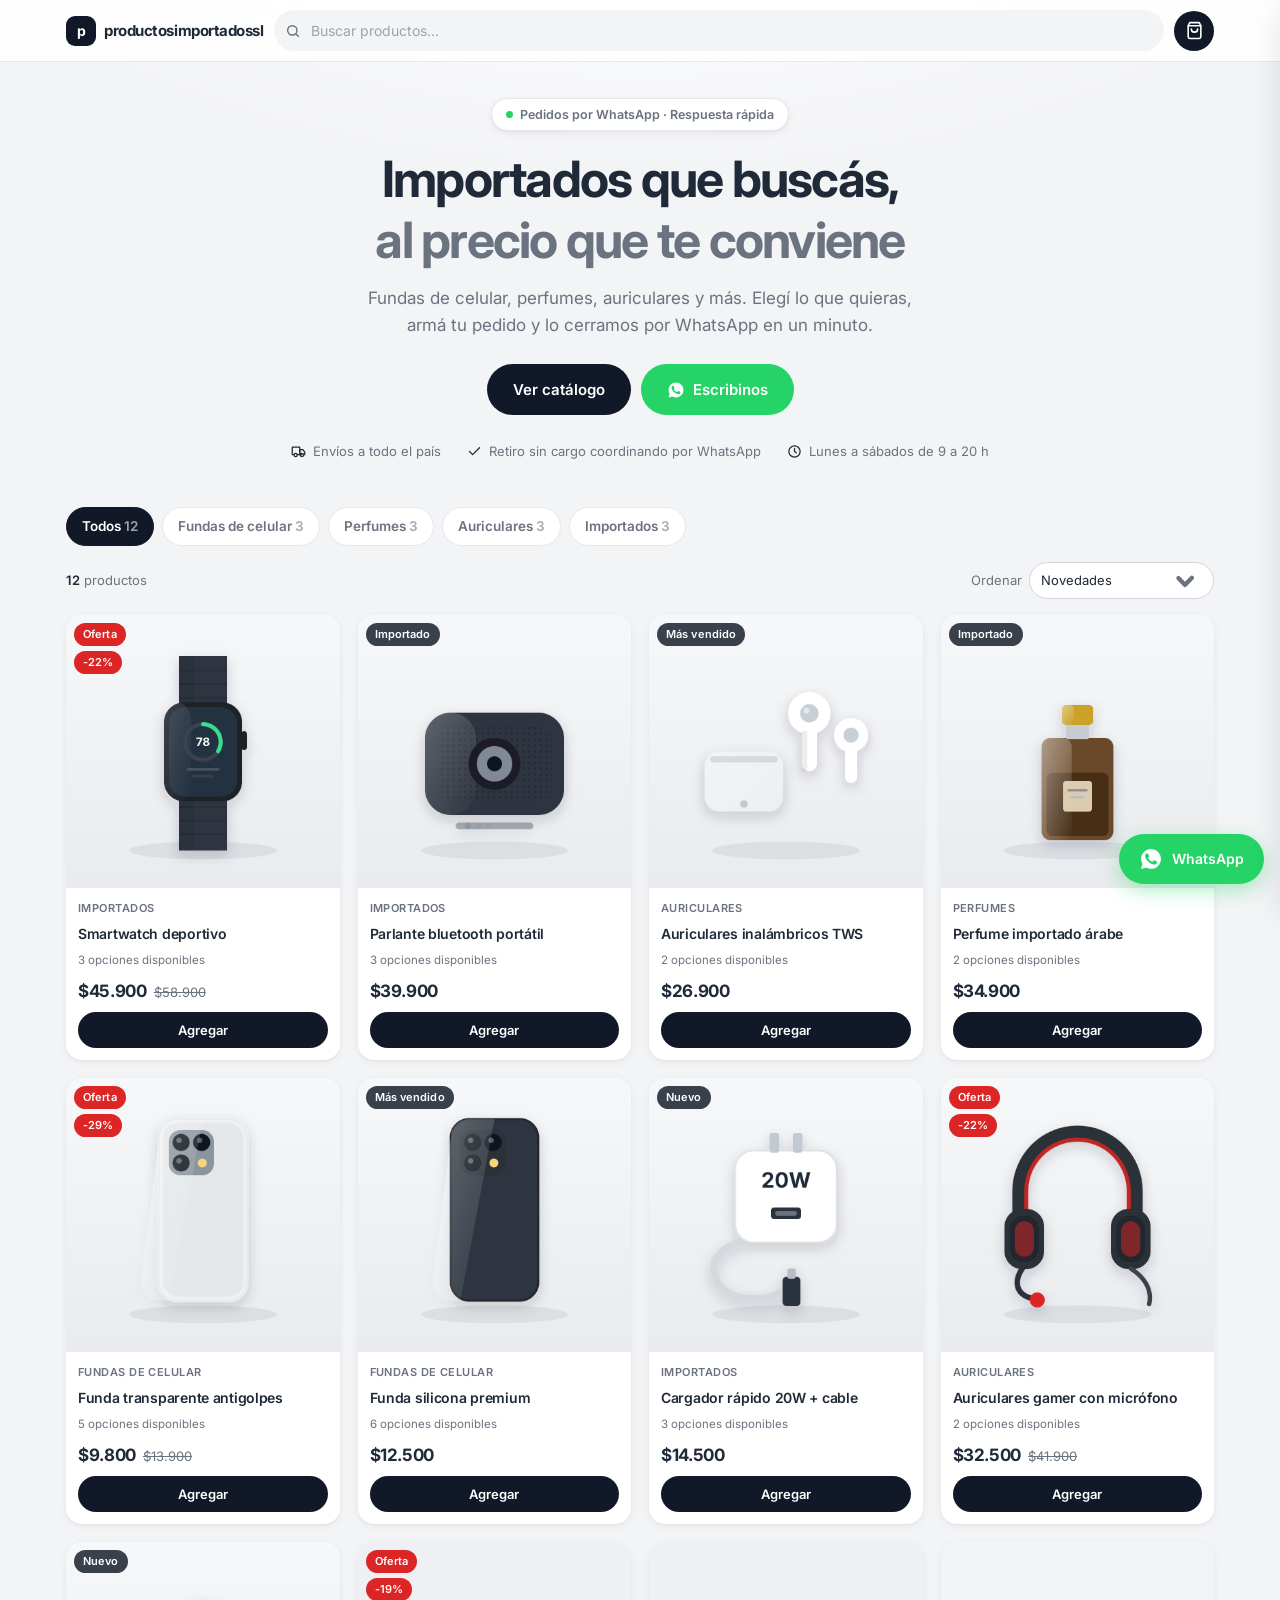
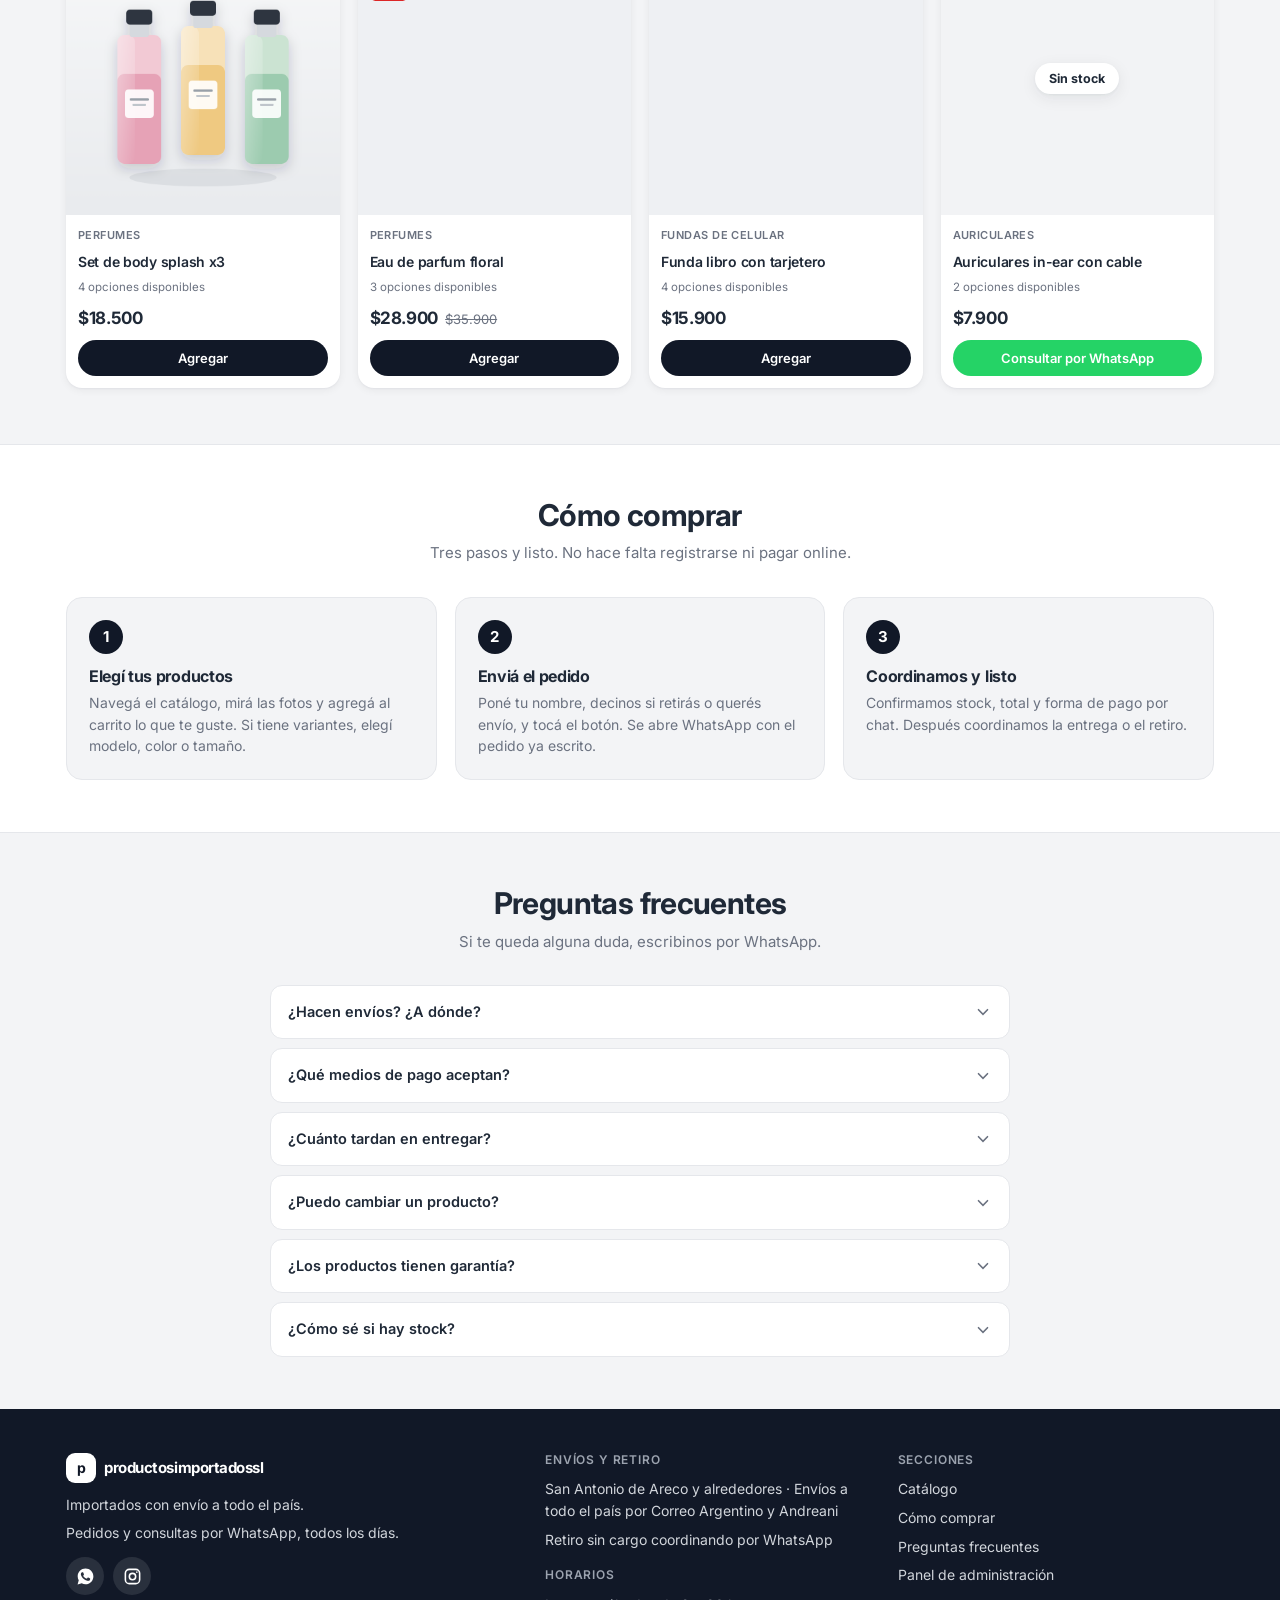
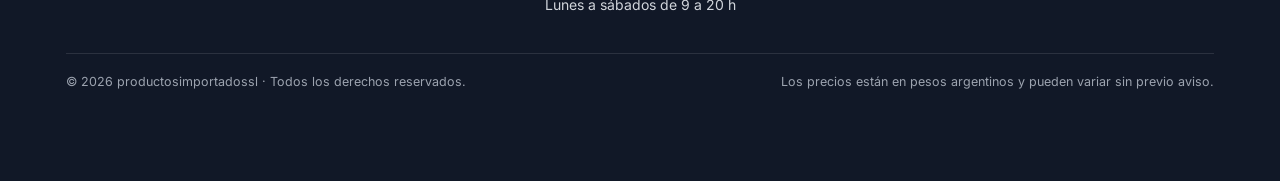
==== commit 9ba36efa: "Apuntar las etiquetas para compartir al dominio catalogo-imports.vercel.app WhatsApp e Instagram sól" ====
--- a/index.html
+++ b/index.html
@@ -13,10 +13,11 @@
 <meta property="og:site_name" content="productosimportadossl">
 <meta property="og:title" content="productosimportadossl · Importados con envío a todo el país">
 <meta property="og:description" content="Fundas de celular, perfumes, auriculares y productos importados. Armá tu pedido y cerralo por WhatsApp.">
-<!-- IMPORTANTE: og:image tiene que ser una URL ABSOLUTA para que WhatsApp e
-     Instagram la puedan leer. Cambiá este dominio por el de tu sitio en Vercel. -->
-<meta property="og:url" content="https://productosimportadossl.vercel.app/">
-<meta property="og:image" content="https://productosimportadossl.vercel.app/assets/img/og.png">
+<!-- og:image tiene que ser una URL ABSOLUTA para que WhatsApp e Instagram la
+     puedan leer. Si algún día cambiás de dominio, acordate de actualizar estas
+     cuatro líneas (og:url, og:image, twitter:image y el canonical de abajo). -->
+<meta property="og:url" content="https://catalogo-imports.vercel.app/">
+<meta property="og:image" content="https://catalogo-imports.vercel.app/assets/img/og.png">
 <meta property="og:image:width" content="1200">
 <meta property="og:image:height" content="630">
 <meta property="og:image:alt" content="productosimportadossl — catálogo de productos importados">
@@ -24,11 +25,11 @@
 <meta name="twitter:card" content="summary_large_image">
 <meta name="twitter:title" content="productosimportadossl · Importados con envío a todo el país">
 <meta name="twitter:description" content="Fundas de celular, perfumes, auriculares y productos importados. Pedidos por WhatsApp.">
-<meta name="twitter:image" content="https://productosimportadossl.vercel.app/assets/img/og.png">
+<meta name="twitter:image" content="https://catalogo-imports.vercel.app/assets/img/og.png">
 
 <link rel="icon" href="assets/img/favicon.svg" type="image/svg+xml">
 <link rel="apple-touch-icon" href="assets/img/favicon.svg">
-<link rel="canonical" href="https://productosimportadossl.vercel.app/">
+<link rel="canonical" href="https://catalogo-imports.vercel.app/">
 
 <link rel="preconnect" href="https://fonts.googleapis.com">
 <link rel="preconnect" href="https://fonts.gstatic.com" crossorigin>
